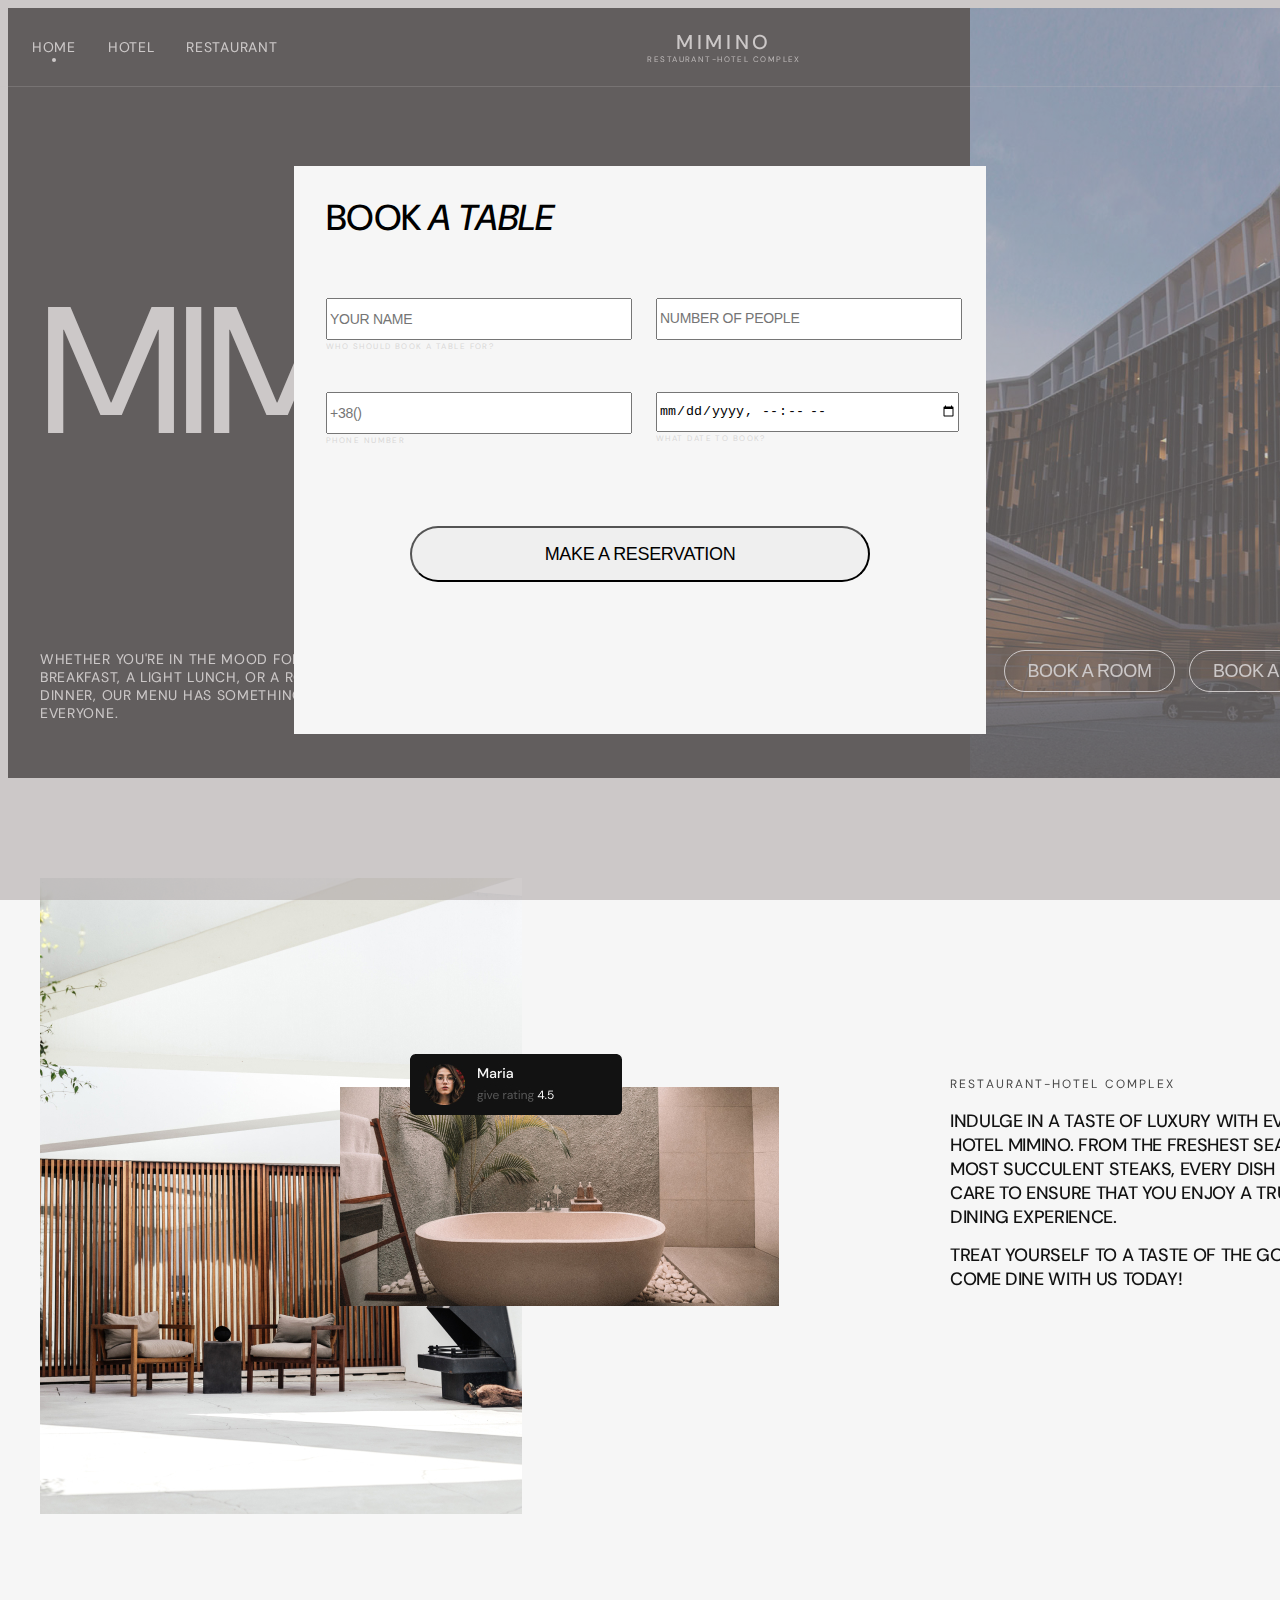
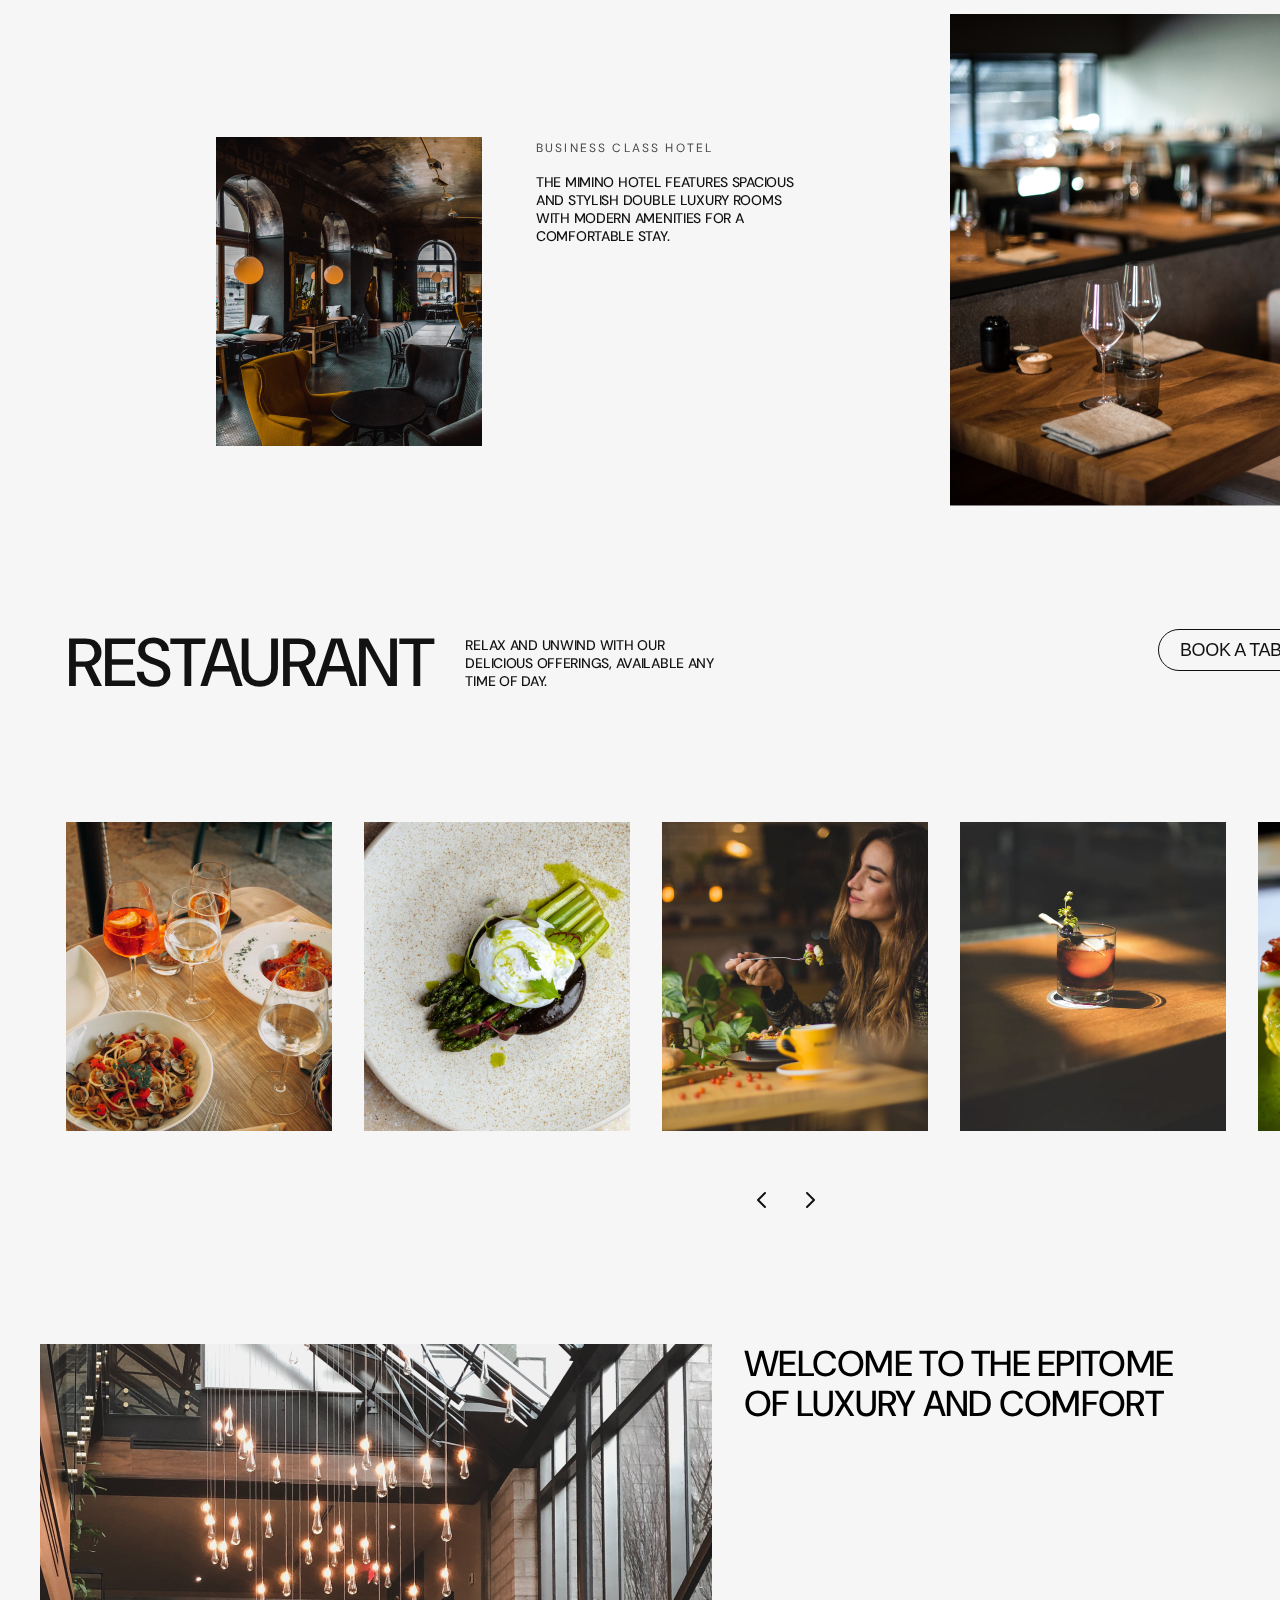
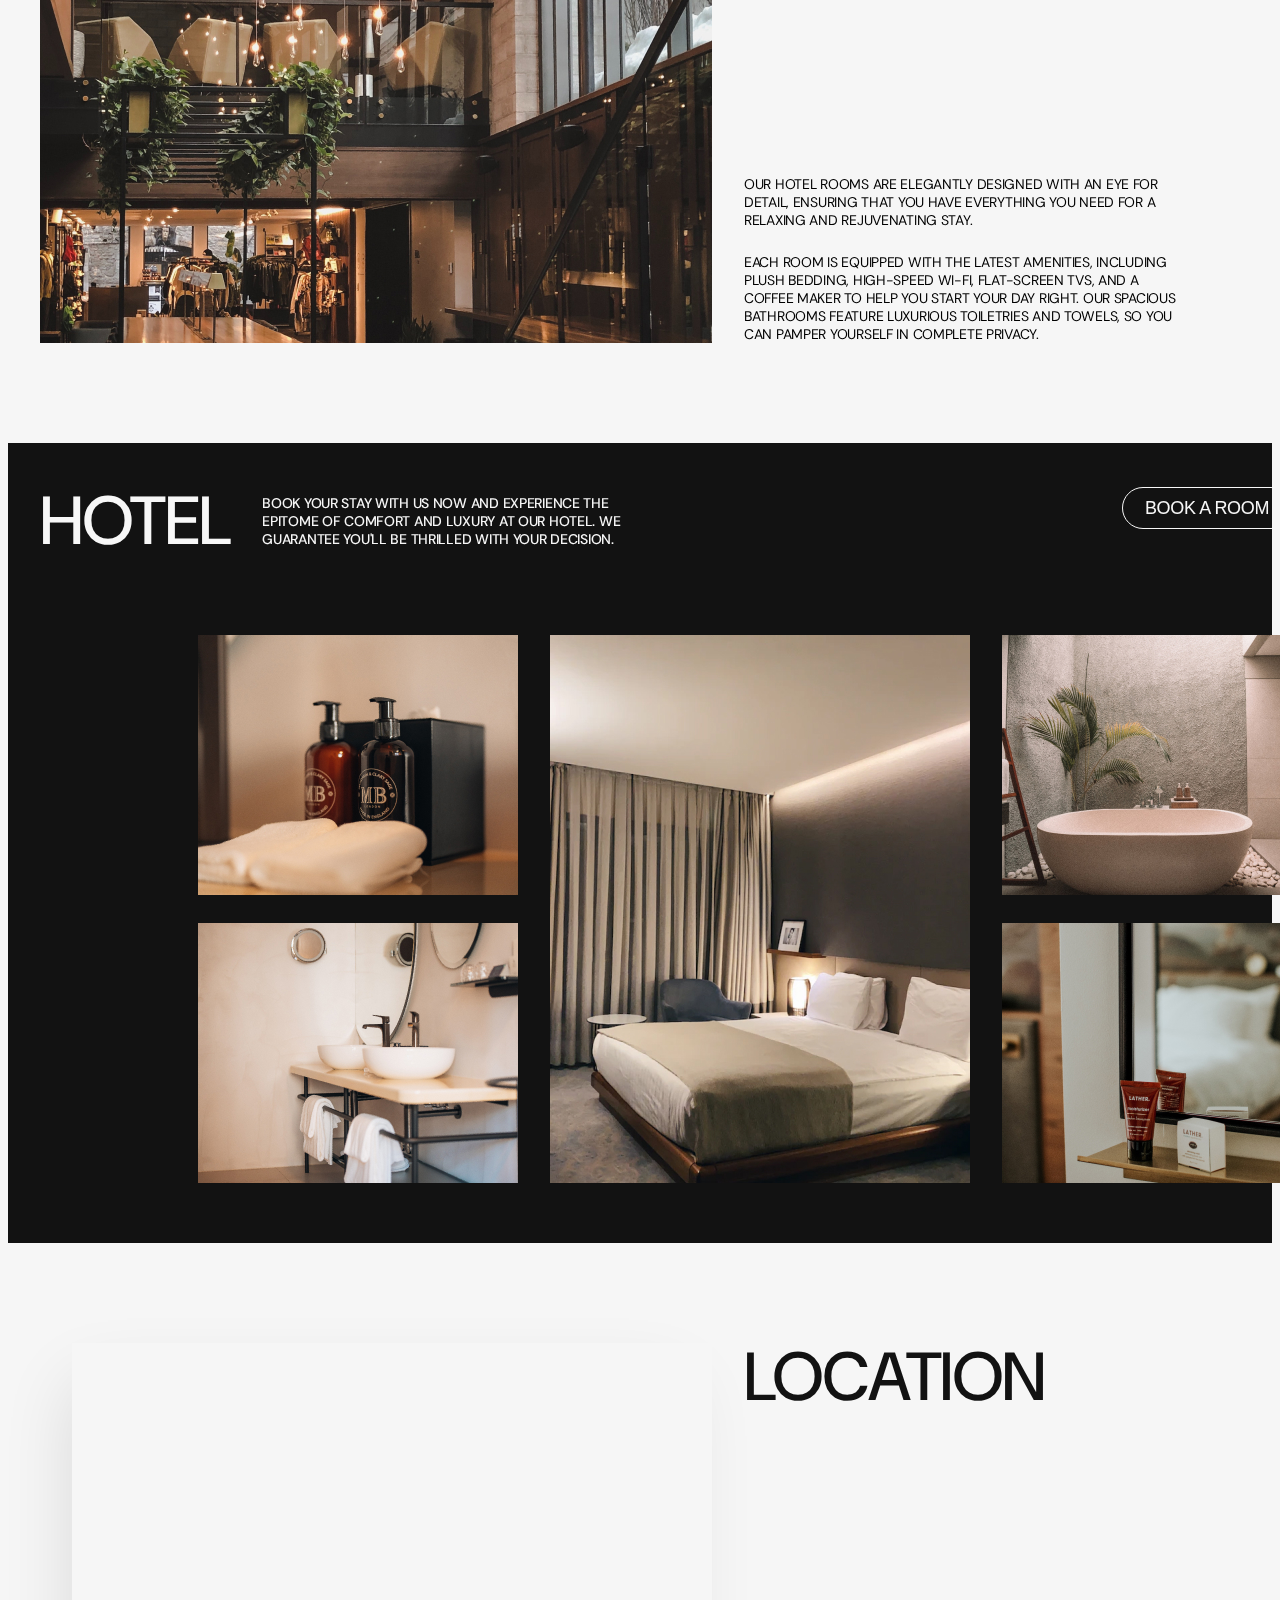
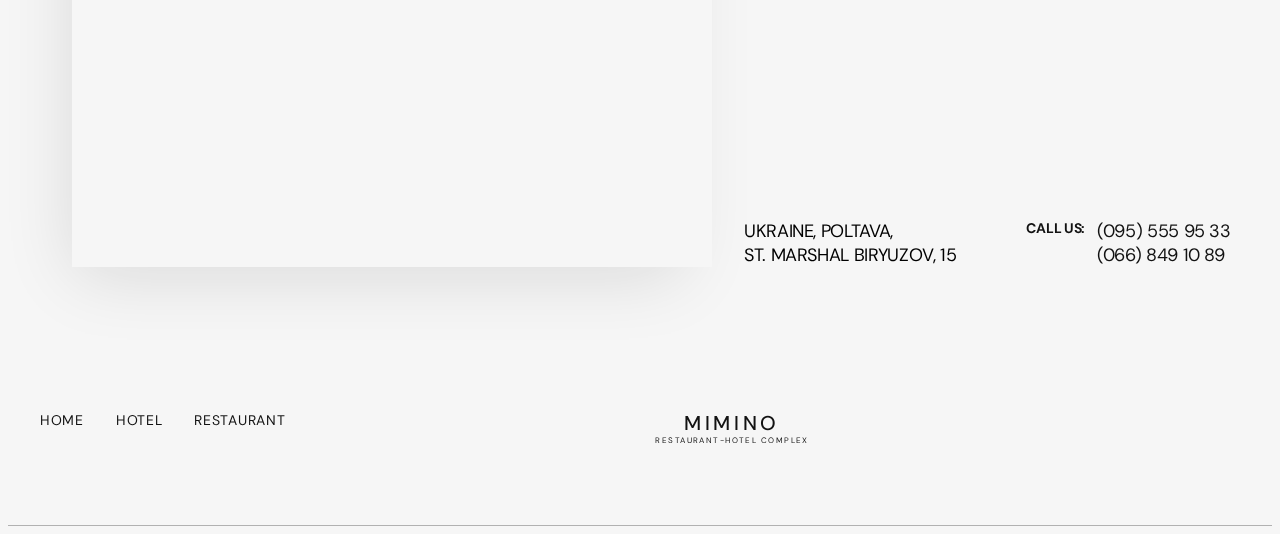
==== index.html @ 3d8c2710 "dasda" ====
<!DOCTYPE html>
<html lang="en">
<head>
    <meta charset="UTF-8">
    <meta http-equiv="X-UA-Compatible" content="IE=edge">
    <meta name="viewport" content="width=device-width, initial-scale=1.0">
    <title>MIMINO</title>
    <link rel="stylesheet" href="https://cdnjs.cloudflare.com/ajax/libs/modern-normalize/1.1.0/modern-normalize.min.css" integrity="sha512-wpPYUAdjBVSE4KJnH1VR1HeZfpl1ub8YT/NKx4PuQ5NmX2tKuGu6U/JRp5y+Y8XG2tV+wKQpNHVUX03MfMFn9Q==" crossorigin="anonymous" referrerpolicy="no-referrer" />
    <link rel="preconnect" href="https://fonts.googleapis.com">
    <link rel="preconnect" href="https://fonts.gstatic.com" crossorigin>
    <link href="https://fonts.googleapis.com/css2?family=DM+Sans:wght@400;500&display=swap" rel="stylesheet">
    <link rel="stylesheet" href="./style/style.css">
</head>
<body>
    <header class="header">
        <div class="container header-container">
            <nav class="navigation">
                <ul class="navigation-list">
                    <li class="item active">
                        <a href="./index.html">Home</a>
                    </li>
                    <li class="item">
                        <a href="">Hotel</a>
                    </li>
                    <li class="item">
                        <a href="./restaurant.html">Restaurant</a>
                    </li>
                </ul>
            </nav>
                <div class="logo-wrap">
                    <h1 class="title">Mimino</h1>
                    <h2 class="suptitle">restaurant-hotel complex</h2>
                </div>
                <ul class="social-list">
                    <li class="item">
                        <a href="">
                            <img src="./images/Header-social/instagram.svg" alt="">
                        </a>
                    </li>
                    <li class="item">
                        <a href="">
                            <img src="./images/Header-social/facebook.svg" alt="">
                        </a>
                    </li>
                    <li class="item">
                        <a href="">
                            <img src="./images/Header-social/twitter.svg" alt="">
                        </a>
                    </li>
                </ul>
        </div>
    </header>
    <main>
        <section class="hero">
            <div class="container hero-container">
                <h1 class="title">Mimino</h1>
                <div class="content-container">
                    <div class="text-container">
                        <p class="text first-part">Whether you're in the mood for a hearty breakfast, a light lunch, or a romantic dinner, our menu has something for everyone.</p>
                        <p class="text second-part">At Hotel Mimino, we believe that great food should be available to everyone, no matter the time of day.</p>
                    </div>
                    <img class="img-hero" src="./images/unsplash_RFDP7_80v5A.jpg" alt="">
                    <div class="button-wrap">
                        <button type="button">book a room</button>
                        <button type="button">book  a table</button>
                    </div>
                </div>
            </div>
        </section>
        <section class="about">
            <div class="container">
                <ul class="about-list">
                    <li class="item">
                        <img class="img-about sites" src="./images/imag.jpg" alt="">
                        <img class="img-about comment" src="./images/reviews.jpg" alt="">
                        <img class="img-about bath" src="./images/image.jpg" alt="">
                        <div class="text-wrap">
                            <h2 class="suptitle">restaurant-hotel complex</h2>
                            <p class="text">Indulge in a taste of luxury with every bite at Hotel Mimino. From the freshest seafood to the most succulent steaks, every dish is crafted with care to ensure that you enjoy a truly memorable dining experience.</p>
                            <p class="text">Treat yourself to a taste of the good life and <br> come dine with us today!</p>
                        </div>
                    </li>
                    <li class="item">
                        <img class="img-about yellow-chairs" src="/images/unsplash_RFDP7_80v5A (1).jpg" alt="">
                        <div class="text-wrap">
                            <h2 class="suptitle">business class hotel</h2>
                            <p class="text">The Mimino hotel features spacious and stylish double luxury rooms with modern amenities for a comfortable stay.</p>
                        </div>
                        <img class="img-about glasses" src="./images/image (1).jpg" alt="">
                    </li>
                </ul>
            </div>
        </section>
        <section class="restaurant">
            <div class="container">
                <div class="restaurant-wrap">
                    <h1 class="title">restaurant</h1>
                    <p class="text">Relax and unwind with our delicious offerings, available any time of day.</p>
                    <div class="button-wrap">
                        <button type="button">book a table</button>
                        <button type="button">View the menu</button>
                    </div>
                </div>
                <div  class="gallery">  
                    <div class="photo-slider">
                        <img src="./images/restaurant/image11 .jpg" alt="" class="img-slider">
                        <img src="./images/restaurant/image22.jpg" alt="" class="img-slider">
                        <img src="./images/restaurant/image-33.jpg" alt="" class="img-slider">
                        <img src="./images/restaurant/image44.jpg" alt="" class="img-slider">
                        <img src="/images/restaurant/image55.jpg" alt="" class="img-slider">
                        <img src="./images/restaurant/image-1.jpg" alt="" class="img-slider">
                        <img src="./images/restaurant/image-2.jpg" alt="" class="img-slider">
                        <img src="./images/restaurant/image-3.jpg" alt="" class="img-slider">
                        <img src="./images/restaurant/image-4.jpg" alt="" class="img-slider">
                        <img src="./images/restaurant/image.jpg" alt="" class="img-slider">
                    </div>
                    <div class="button-wrap">
                        <button class="button-left" type="button">
                            <img  src="/images/button-l.svg" alt="">
                        </button>
                        <button class="button-right" type="button">
                            <img  src="/images/button-r.svg" alt="">
                        </button>
                    </div>
                </div>  
            </div>
        </section>
        <section class="welcome">
            <div class="container welcome-container">
                <img src="./images/welcome.jpg" alt="">
                <div class="text-wrap">
                    <h2 class="title">Welcome to the epitome of luxury and comfort</h2>
                    <div>
                        <p class="text">Our hotel rooms are elegantly designed with an eye for detail, ensuring that you have everything you need for a relaxing and rejuvenating stay.</p>
                        <p class="text">Each room is equipped with the latest amenities, including plush bedding, high-speed Wi-Fi, flat-screen TVs, and a coffee maker to help you start your day right. Our spacious bathrooms feature luxurious toiletries and towels, so you can pamper yourself in complete privacy.</p>
                    </div>
                </div>
            </div>
        </section>
        <section class="hotel">
            <div class="container">
                <div class="hotel-text-wrap">
                    <h2 class="title">Hotel</h2>
                    <p class="text">Book your stay with us now and experience the epitome of comfort and luxury at our hotel. We guarantee you'll be thrilled with your decision.</p>
                    <div class="button-wrap">
                        <button type="button">Book a room</button>
                        <button type="button">View rooms</button>
                    </div>
                </div>
                <div class="img-wrap">
                    <img src="./images/Hotel/bottles.jpg" alt="">
                    <img src="./images/Hotel/bath.jpg" alt="">
                    <img src="./images/Hotel/bad.jpg" alt="">
                    <img src="./images/Hotel/sink.jpg" alt="">
                    <img src="./images/Hotel/tubs.jpg" alt="">
                </div>
            </div>
        </section>
        <section class="location">
            <div class="container location-container">
                <iframe src="https://www.google.com/maps/embed?pb=!1m18!1m12!1m3!1d2585.9226606192624!2d34.525108634210476!3d49.599207886739215!2m3!1f0!2f0!3f0!3m2!1i1024!2i768!4f13.1!3m3!1m2!1s0x40d82601f3347a5f%3A0x36f3f9aeec44a6a!2z0YPQuy4g0JzQsNGA0YjQsNC70LAg0JHQuNGA0Y7Qt9C-0LLQsCwgMTUsINCf0L7Qu9GC0LDQstCwLCDQn9C-0LvRgtCw0LLRgdC60LDRjyDQvtCx0LvQsNGB0YLRjCwgMzYwMDA!5e0!3m2!1sru!2sua!4v1676822870559!5m2!1sru!2sua" width="640" height="524" style="border:0;" allowfullscreen="" loading="lazy" referrerpolicy="no-referrer-when-downgrade"></iframe>
                <div class="location-wrap">
                    <h2 class="title">location</h2>
                    <div class="address-wrap">
                        <address class="address">
                            <a href="https://goo.gl/maps/1MPY6mJMo9btD4Nj8">Ukraine, Poltava, <br>
                            St. Marshal Biryuzov, 15</a>
                        </address>
                        <div class="tel-wrap">
                            <p class="text">call us:</p>
                            <div>
                                <a class="tel" href="tel:095559533">(095) 555 95 33</a>
                                <a class="tel" href="tel:0668491089">(066) 849 10 89</a>
                            </div>
                        </div>
                    </div>
                </div>
            </div>
        </section>
    </main>
    <footer class="footer"> 
        <div class="container footer-container">
            <nav class="navigation">
                <ul class="navigation-list">
                    <li class="item">Home</li>
                    <li class="item">Hotel</li>
                    <li class="item">Restaurant</li>
                </ul>
            </nav>
                <div class="logo-wrap">
                    <h1 class="title">Mimino</h1>
                    <h2 class="suptitle">restaurant-hotel complex</h2>
                </div>
                <ul class="social-list">
                    <li class="item">
                        <img src="./images/Social/instagram.svg" alt="">
                    </li>
                    <li class="item">
                        <img src="./images/Social/facebook.svg" alt="">
                    </li>
                    <li class="item">
                        <img src="./images/Social/twitter.svg" alt="">
                    </li>
                </ul>
        </div>
    </footer>
    <div class="backdrop">
        <div class="modal-bt">
            <h2>BOOK <i>A TABLE</i></h2>
            <form action="">
                <label>
                    <input type="text" placeholder="Your name">
                    Who should book a table for?
                </label>
                <label>
                    <input list="numbers" placeholder="number of people">
                </label>
                <label>
                    <input type="tel" placeholder="+38()">
                    phone number
                </label>
                <label>
                    <input type="datetime-local">
                    What date to book?
                </label>
                <button class="table-reserve" type="submit">MAKE A RESERVATION</button>

                <datalist id="numbers">
                    <option >1</option>
                    <option >2</option>
                    <option >3</option>
                    <option >4</option>
                    <option >5</option>
                    <option >6</option>
                    <option >7</option>
                    <option >8</option>
                    <option >9</option>
                    <option >10</option>
                </datalist>
            </form>
        </div>
    </div>
    <script src="./js/gallery.js"></script>
</body>
</html>
---- style/style.css ----
:root{

}


body{
    font-family: 'DM Sans', sans-serif;
    font-style: normal;
   background-color: #F6F6F6;
}

a {
    text-decoration: none;
}
ul {
    list-style: none;
}
h1,h2,h3,h4,h5,h6,
p,ul {
    margin-top: 0;
    margin-bottom: 0;
    padding: 0;
}

button{
    margin: 0;
    padding: 0;
}
img{
    display: block;
}

.container{
    width: 1440px;
    padding-left: 32px;
    padding-right: 32px;
    margin-left: auto;
    margin-right: auto;
}
/* -----------------Header------------------ */
.header{
    position: absolute;
    width: 100%;
    z-index: 2;
    left: 50%;
    background: transparent;
    height: 78px;
    border-bottom: 0.5px solid rgba(247, 247, 247, 0.2);
    transform: translateX(-50%);
}

.header-container{
    display: flex;
}

.header .navigation{
    height: 78px;
}

.header .navigation-list{
    height: 100%;
    display: flex;
    gap: 32px;
    align-items: center;
}

.header .navigation-list .item{
    position: relative;
    display: flex;
    height: 100%;
    align-items: center;
    
}

.header .navigation-list .item.active::before{
   content: "";
   
   position: absolute;
   width: 4px;
   height: 4px;
   top: 50px;
   left: 50%;

   transform: translateX(-50%);
   
   border-radius: 50%;
   background-color: #F7F7F7;;

}

.header .navigation-list .item a{
    padding-top: 30px;
    padding-bottom: 30px;
    font-weight: 400;
    font-size: 14px;
    line-height: 18px;
    /* identical to box height, or 129% */

    letter-spacing: 0.05em;
    text-transform: uppercase;

    color: #F7F7F7;
}



.header .title{
    font-weight: 500;
    font-size: 20px;
    line-height: 24px;
    /* identical to box height, or 120% */

    letter-spacing: 0.18em;
    text-transform: uppercase;

    color: #F7F7F7;
}

.header .suptitle {
    font-weight: 400;

    font-size: 8px;
line-height: 10px;
/* identical to box height, or 125% */

letter-spacing: 0.18em;
text-transform: uppercase;

color: #D8D7D7;
}

.header .logo-wrap{
    display: flex;
    flex-direction: column;
    align-items: center;
    justify-content: center;
    margin-left: 370px;
}

.header .social-list{
    margin-left: auto;
    display: flex;
    align-items: center;
    gap: 17px;
    color: #F7F7F7;
}

/* -----------------HERO------------------ */

.hero{
    padding-top: 274px;
    padding-bottom: 56px;
    background: #121212;
}

.hero-container{
    position: relative;
}

.hero .title {

    margin-bottom: 188px;

    font-weight: 400;
    font-size: 180px;
    line-height: 180px;
    /* identical to box height, or 100% */

    letter-spacing: -0.02em;
    text-transform: uppercase;

    color: #F7F7F7;
}

.hero .text-container{
    display: flex;
    width: 684px;
}

.hero .text-container .text {
    font-weight: 400;
    font-size: 14px;
    line-height: 18px;
    /* or 129% */

    letter-spacing: 0.05em;
    text-transform: uppercase;

    color: #F7F7F7;
}

.hero .text-container .text +.text{
    margin-left: 32px;
}

.hero .text.first-part{
    width: 338px;
}

.hero .text.second-part{
    width: 314px;
}

.hero .button-wrap{
    position: relative;
    margin-left: 280px;
    display: flex;
}

.hero button[type="button"]{
    display: flex;
    
    align-items: center;
    justify-content: center;
    gap: 10px;

    width: 171px;
    height: 42px;

    border: 0.8px solid #F7F7F7;
    border-radius: 32px;
    background-color: transparent;


    font-weight: 400;
    font-size: 18px;
    line-height: 24px;
    /* identical to box height, or 133% */

    letter-spacing: -0.02em;
    text-transform: uppercase;

    color: #F7F7F7;

    cursor: pointer;

}

.hero button[type="button"]+ button{
    margin-left: 14px;
}

.content-container{
    display: flex;
}

.img-hero{
    position: absolute;
    
    right: 0;
    bottom: -56px;
}

/* -----------------About------------------*/

.about{
    padding-top: 100px;
    padding-bottom: 97px;

}

.about-list .item{
    display: flex;
    position: relative;
}
.about-list .item+ .item{
    padding-top: 100px;
}


.img-about +.img-about{
    position: absolute;
}

.about-list .item:nth-child(1) .text-wrap{
    display: flex;
    flex-direction: column;
    margin-left: auto;
    margin-top: 199px;
    width: 530px;
}

.about-list .item:nth-child(2) .text-wrap{
    display: flex;
    flex-direction: column;
    width: 263px;

    margin-top: 127px;
    margin-left: 496px;
}

.about-list .suptitle{
    margin-bottom: 18px;
    font-weight: 400;
    font-size: 12px;
    line-height: 14px;
    /* identical to box height, or 117% */

    letter-spacing: 0.18em;
    text-transform: uppercase;

    color: #484848;
}

.about-list .item:nth-child(1) .text{
    padding-right: 57px;
    font-weight: 500;
    font-size: 18px;
    line-height: 24px;
    /* or 133% */

    letter-spacing: -0.02em;
    text-transform: uppercase;

    color: #121212;
}

.about-list .text +.text{
    margin-top: 14px;
}

.about-list .item:nth-child(2) .text{
    font-weight: 500;
    font-size: 14px;
    line-height: 18px;
    /* or 129% */

    letter-spacing: -0.02em;
    text-transform: uppercase;

    color: #121212;
}


.img-about.bath{
    top: 209px;
    left: 300px;
}

.img-about.comment{
    top: 176px;
    left: 370px;
    z-index: 2;
}

.img-about.yellow-chairs{
    position: absolute;
    top: 223px;
    left: 176px;
}
.img-about.glasses{
    margin-left: auto;
}

/* -----------------Restaurant------------------*/

.restaurant{
    padding-top: 44px;
    padding: 26px;

}
.restaurant .title {
    font-weight: 500;
    font-size: 68px;
    line-height: 68px;
    /* identical to box height, or 100% */

    letter-spacing: -0.02em;
    text-transform: uppercase;

    color: #121212;
}

.restaurant-wrap{
    display: flex;
    align-items: center;
}

.restaurant-wrap .text{
    width: 253px;
    margin-left: 32px;
    margin-right: auto;

    font-weight: 500;
    font-size: 14px;
    line-height: 18px;
    /* or 129% */

    letter-spacing: -0.02em;
    text-transform: uppercase;

    color: #121212;
}

.restaurant .restaurant-wrap button{
    display: flex;
    align-items: center;
    justify-content: center;


    width: 167px;
    height: 42px;

    border: 0.8px solid #121212;
    border-radius: 32px;

    font-weight: 400;
    font-size: 18px;
    line-height: 24px;
    /* identical to box height, or 133% */

    letter-spacing: -0.02em;
    text-transform: uppercase;

    color: #121212;
    background-color: transparent;

    cursor: pointer;
}

.restaurant button+ button{
    margin-left: 14px;

    
}

.restaurant .restaurant-wrap .button-wrap{
    height: 68px;
    display: flex;
    align-items: flex-start;
}
.gallery{
    width: 100%;
    overflow: hidden;
}
.photo-slider {
    position: relative;
    right: 0;
    margin-top: 125px;
    display: flex;
    gap: 32px;
    transition: all 250ms cubic-bezier(0.075, 0.82, 0.165, 1);
}

.gallery .button-wrap{
    margin-top: 51px;
    display: flex;
    justify-content: center;
}

.gallery .button-wrap button{
    background-color: transparent;
    border: none;

    cursor: pointer;
}
/* -----------------Welcome------------------*/

.welcome{
    padding-top: 100px;
    padding-bottom: 100px;
}

.welcome-container{
    display: flex;
}

.welcome .title{
    font-weight: 500;
    font-size: 36px;
    line-height: 40px;
    /* or 111% */

    letter-spacing: -0.02em;
    text-transform: uppercase;

    color: #000000;
}

.welcome .text{
    font-weight: 400;
    font-size: 14px;
    line-height: 18px;
    letter-spacing: -0.02em;
    text-transform: uppercase;

    color: #000000;
}

.welcome .text+ .text{
    margin-top: 24px;
}

.welcome .text-wrap{
    margin-left: 32px;
    width: 437px;
    display: flex;
    flex-direction: column;
    justify-content: space-between;
}

/* -----------------Hotel------------------*/

.hotel{
    padding-top: 44px;
    padding-bottom: 60px;
    background: #121212;
}

.hotel-text-wrap {
    display:flex;
    align-items: center;
}

.hotel-text-wrap .title{
    font-weight: 500;
    font-size: 68px;
    line-height: 68px;
    /* identical to box height, or 100% */

    letter-spacing: -0.02em;
    text-transform: uppercase;

    color: #F7F7F7;
}

.hotel-text-wrap .text{
    margin-left: 32px;
    width: 362px;
    font-weight: 500;
    font-size: 14px;
    line-height: 18px;
    /* or 129% */

    letter-spacing: -0.02em;
    text-transform: uppercase;

    color: #F7F7F7;
}

.hotel .button-wrap{
    align-self: flex-start;
    margin-left: auto;
}

.hotel .button-wrap button{
    width: 170px;
    height: 42px;

    border: 0.8px solid #F7F7F7;
    border-radius: 32px;

    background-color: transparent;


    font-weight: 400;
    font-size: 18px;
    line-height: 24px;
    /* identical to box height, or 133% */

    letter-spacing: -0.02em;
    text-transform: uppercase;

    color: #F7F7F7;

    cursor: pointer;
}

.hotel .button-wrap button+ button{
    margin-left: 14px;
}

.hotel .img-wrap{
    padding-top: 80px;
    padding-left: 158px;
    padding-right: 158px;
    display: grid;
    grid-template-columns: 320px 420px 320px;
    grid-template-rows: 260px 260px;
    grid-column-gap: 32px;
    grid-row-gap: 28px;
}

.hotel .img-wrap img:nth-child(3){
    grid-column-start: 2;
    grid-row-start: 1;
    
}

.hotel .img-wrap img:nth-child(5){
    grid-column-start: 3;
    grid-row-start: 2;
}

/* -----------------Location-----------------*/

.location{
    padding-top: 100px;
    padding-bottom: 100px;
}

.location-container{
    padding-left: 64px;
    padding-right: 64px;
    display: flex;
}

.location iframe{
    filter: grayscale();
    mix-blend-mode: luminosity;
    box-shadow: -14px 24px 68px -16px rgba(0, 0, 0, 0.12);
}

.location-wrap{
    margin-left: 32px;
    display: flex;
    flex-direction: column;
    justify-content:space-between;
}

.location .address-wrap{
    display: flex;
    gap: 70px;
}

.location .tel-wrap{
    display: flex;
    gap: 12px;
}

.location .title{
    font-weight: 500;
    font-size: 68px;
    line-height: 68px;
    /* identical to box height, or 100% */

    letter-spacing: -0.02em;
    text-transform: uppercase;

    color: #121212;
}



.location .address a{
    font-style: normal;
    font-weight: 400;
    font-size: 18px;
    line-height: 24px;
    /* or 133% */

    letter-spacing: -0.02em;
    text-transform: uppercase;

    color: #000000;
}

.location .tel{
    display: block;

    font-weight: 400;
    font-size: 18px;
    line-height: 24px;
    /* identical to box height, or 133% */

    letter-spacing: -0.02em;

    color: #121212;

}

.location .tel-wrap .text{
    font-weight: 700;
    font-size: 14px;
    line-height: 18px;
    /* identical to box height, or 129% */

    letter-spacing: -0.02em;
    text-transform: uppercase;

    color: #121212;
}

/* -----------------Footer-----------------*/

.footer{
    padding-top: 44px;
    padding-bottom: 80px;

    width: 100%;

    background: transparent;
    border-bottom:  0.5px solid rgba(18, 18, 18, 0.3);
    
}

.footer-container{
    display: flex;
}

.footer .navigation{
}

.footer .navigation-list{
    height: 100%;
    display: flex;
    gap: 32px;
    
}

.footer .navigation-list .item{
    font-weight: 400;
    font-size: 14px;
    line-height: 18px;
    /* identical to box height, or 129% */

    letter-spacing: 0.05em;
    text-transform: uppercase;

    color: #121212;
}
.footer .title{
    font-weight: 500;
    font-size: 20px;
    line-height: 24px;
    /* identical to box height, or 120% */

    letter-spacing: 0.18em;
    text-transform: uppercase;

    color: #121212;
}

.footer .suptitle {
    font-weight: 400;

    font-size: 8px;
    line-height: 10px;
    /* identical to box height, or 125% */

    letter-spacing: 0.18em;
    text-transform: uppercase;

    color: #121212;
}

.footer .logo-wrap{
    display: flex;
    flex-direction: column;
    align-items: center;
    justify-content: center;
    margin-left: 370px;
}

.footer .social-list{
    margin-left: auto;
    display: flex;
    gap: 16px;
}


/* -----------------Modal Book a table-----------------*/

.backdrop{
    position:fixed;
    top:0;
    left:0;
    width: 100vw;
    height: 100vh;
    background-color: #a8a0a089;
    z-index:999;
}

.modal-bt{
    
    width: 628px;
    height: 476px;

    padding: 32px 32px 60px;

    position: absolute;
    left:50%;
    top:50%;
    transform: translate(-50%, -50%);
    /* background-color: #121212; */
    background-color: #F6F6F6;
}

.modal-bt h2{
    margin-bottom: 60px;

    font-weight: 500;
    font-size: 36px;
    line-height: 40px;
    /* identical to box height, or 111% */

    letter-spacing: -0.02em;
    text-transform: uppercase;

    /* color: #F7F7F7; */
}

.modal-bt form{
    display: flex;
    column-gap: 32px;
    row-gap: 40px;
    flex-wrap: wrap;
}

.modal-bt form label{
    flex-basis: calc((100% - 32px)/2);

    font-weight: 400;
font-size: 8px;
line-height: 12px;
/* identical to box height, or 150% */

letter-spacing: 0.18em;
text-transform: uppercase;

color: #D8D7D7;
}

.modal-bt form label input{
    width: 100%;
    height: 36px;
}
.modal-bt form label input::placeholder{
    font-weight: 500;
    font-size: 14px;
    line-height: 18px;
    /* identical to box height, or 129% */

    letter-spacing: -0.02em;
    text-transform: uppercase;
}

.modal-bt button[type="submit"]{
    display: block;
    margin-left: auto;
    margin-right: auto;
    margin-top: 40px;
    padding: 14px 133px;
    font-weight: 400;
    font-size: 18px;
    line-height: 24px;
    /* identical to box height, or 133% */

    letter-spacing: -0.02em;
    text-transform: uppercase;

    border-radius: 32px;
}
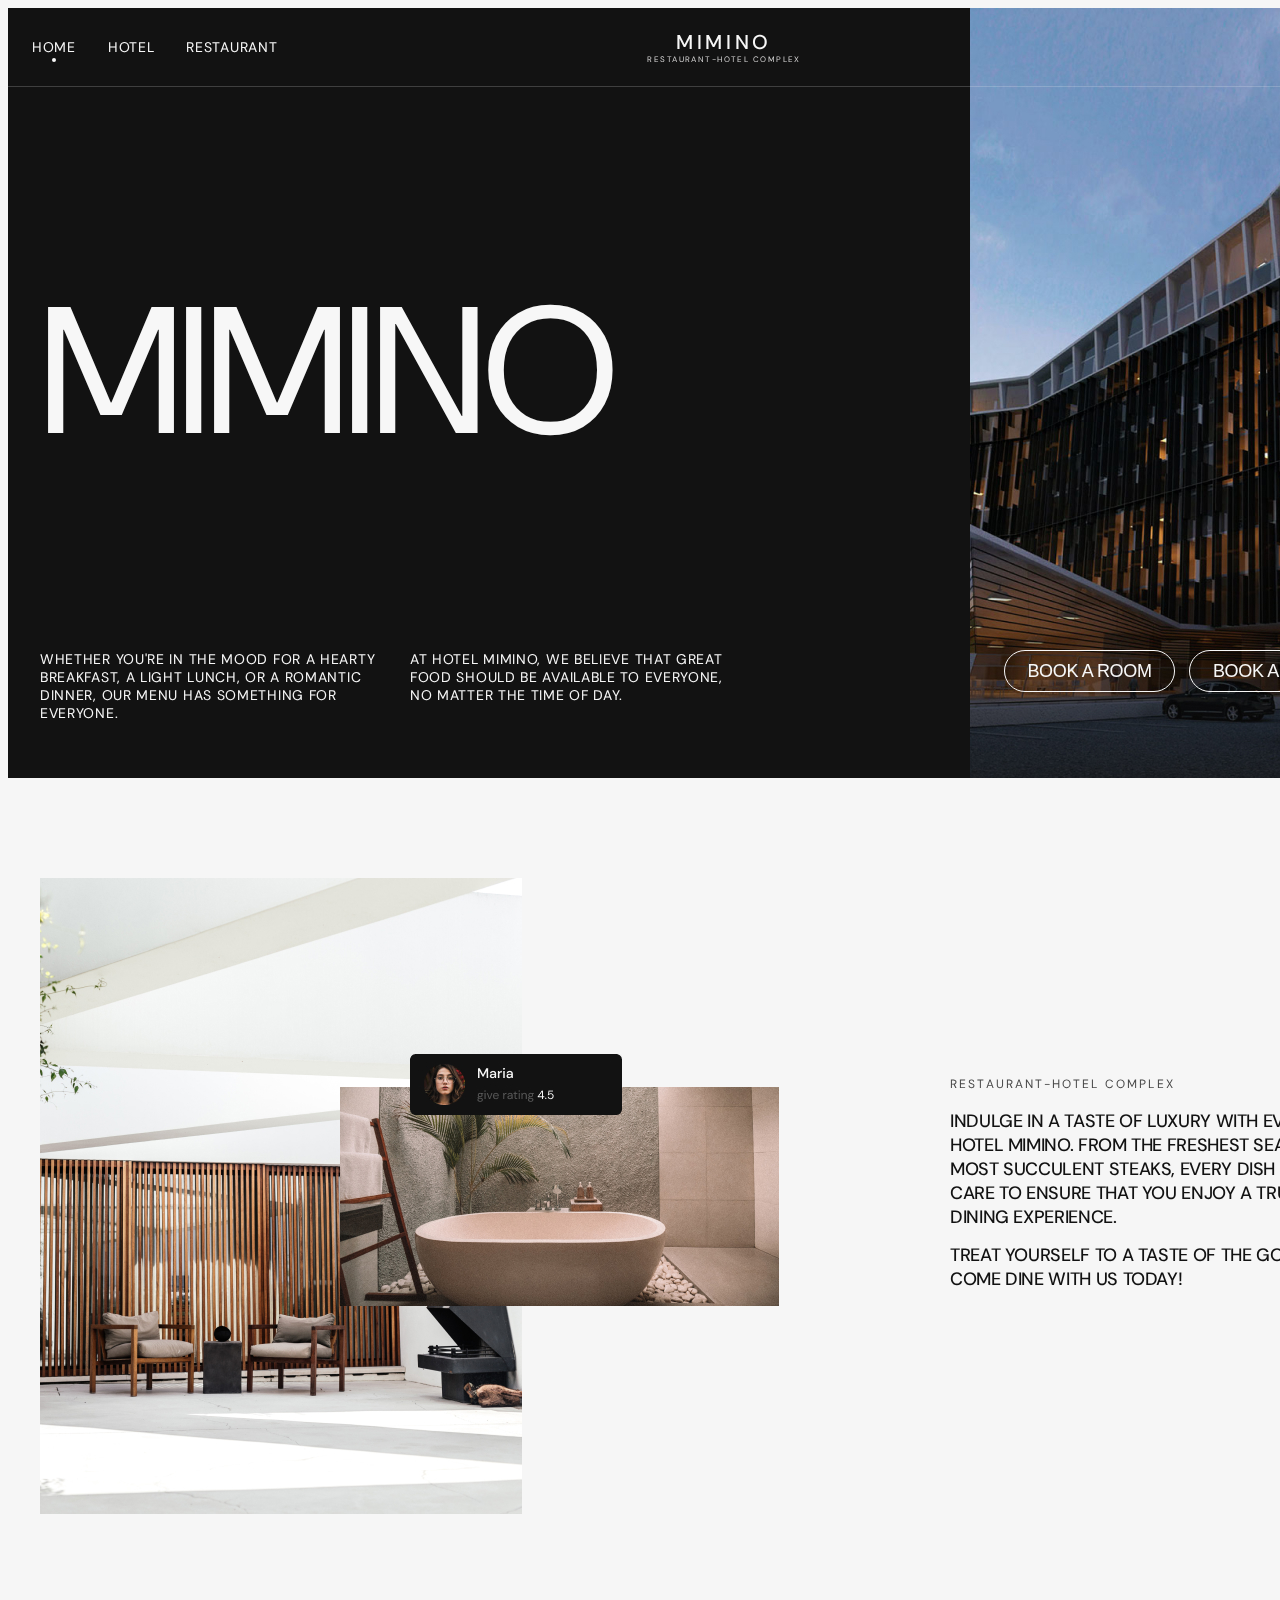
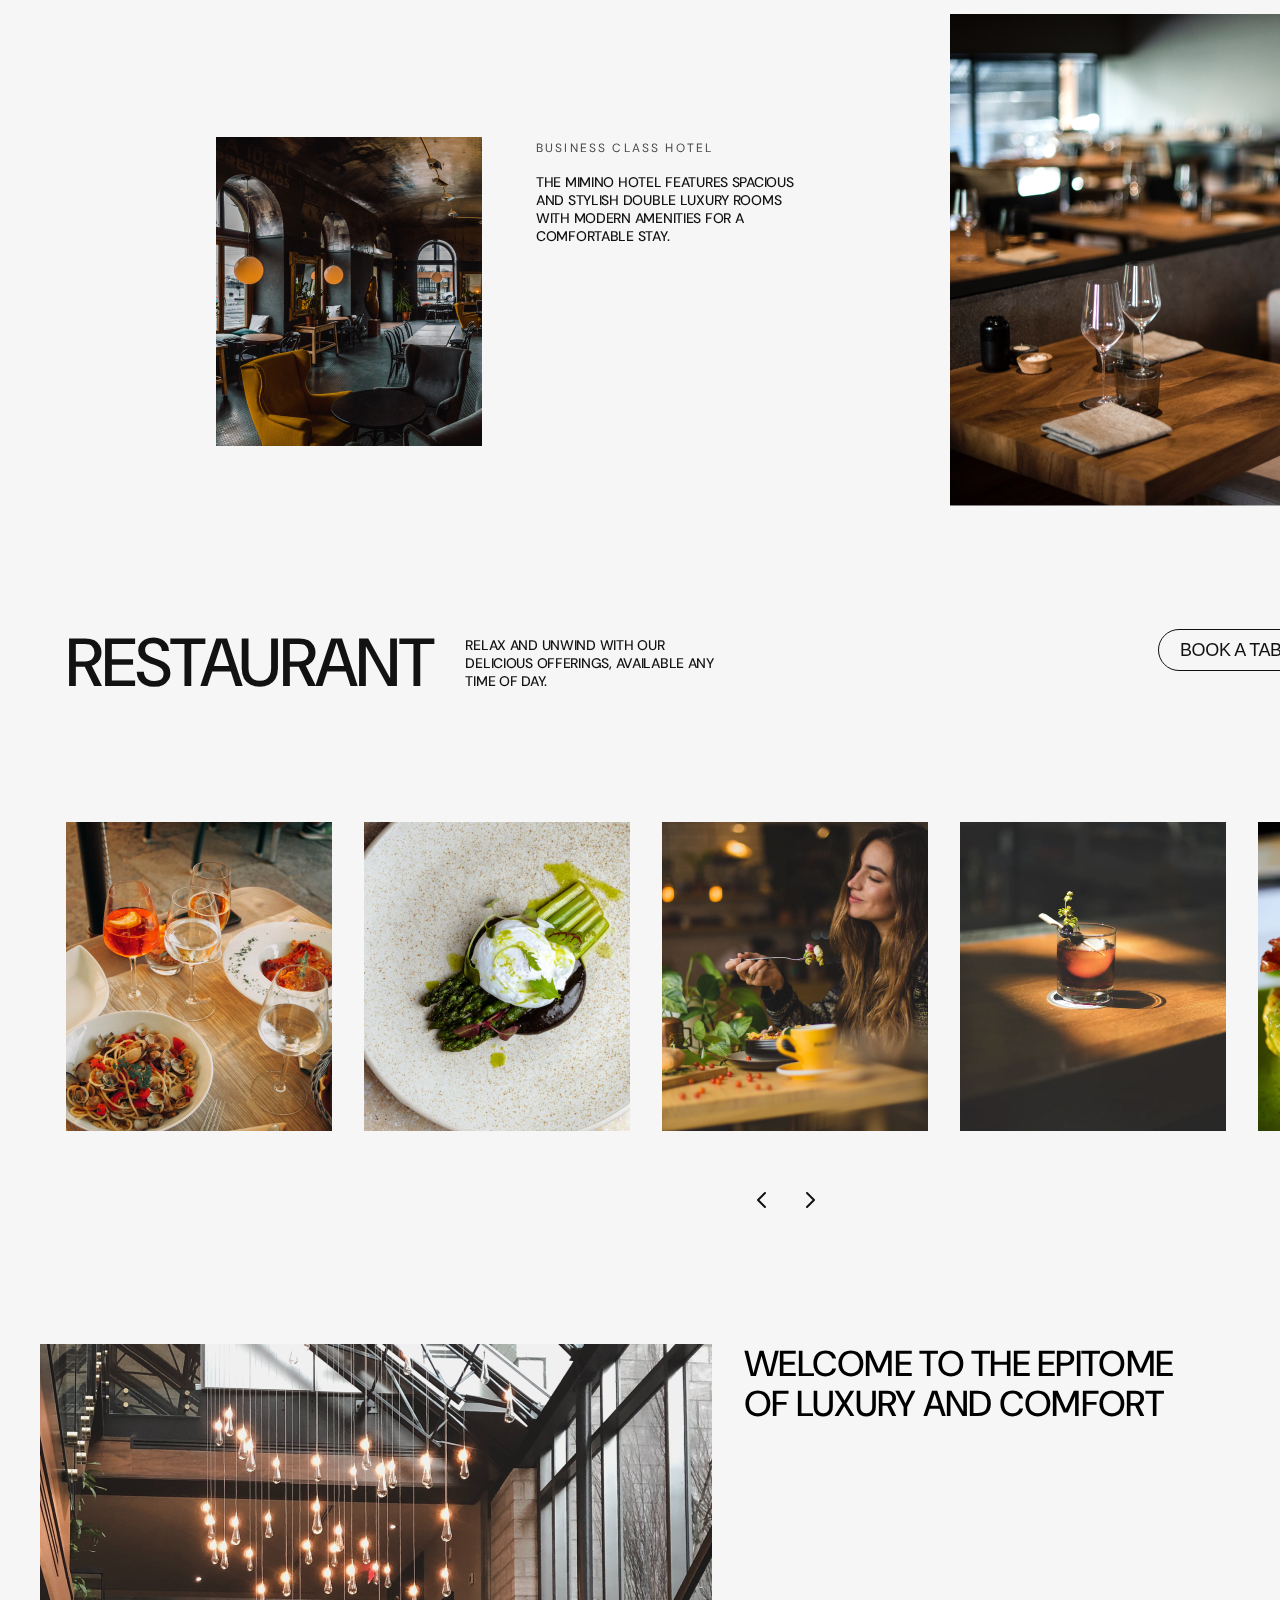
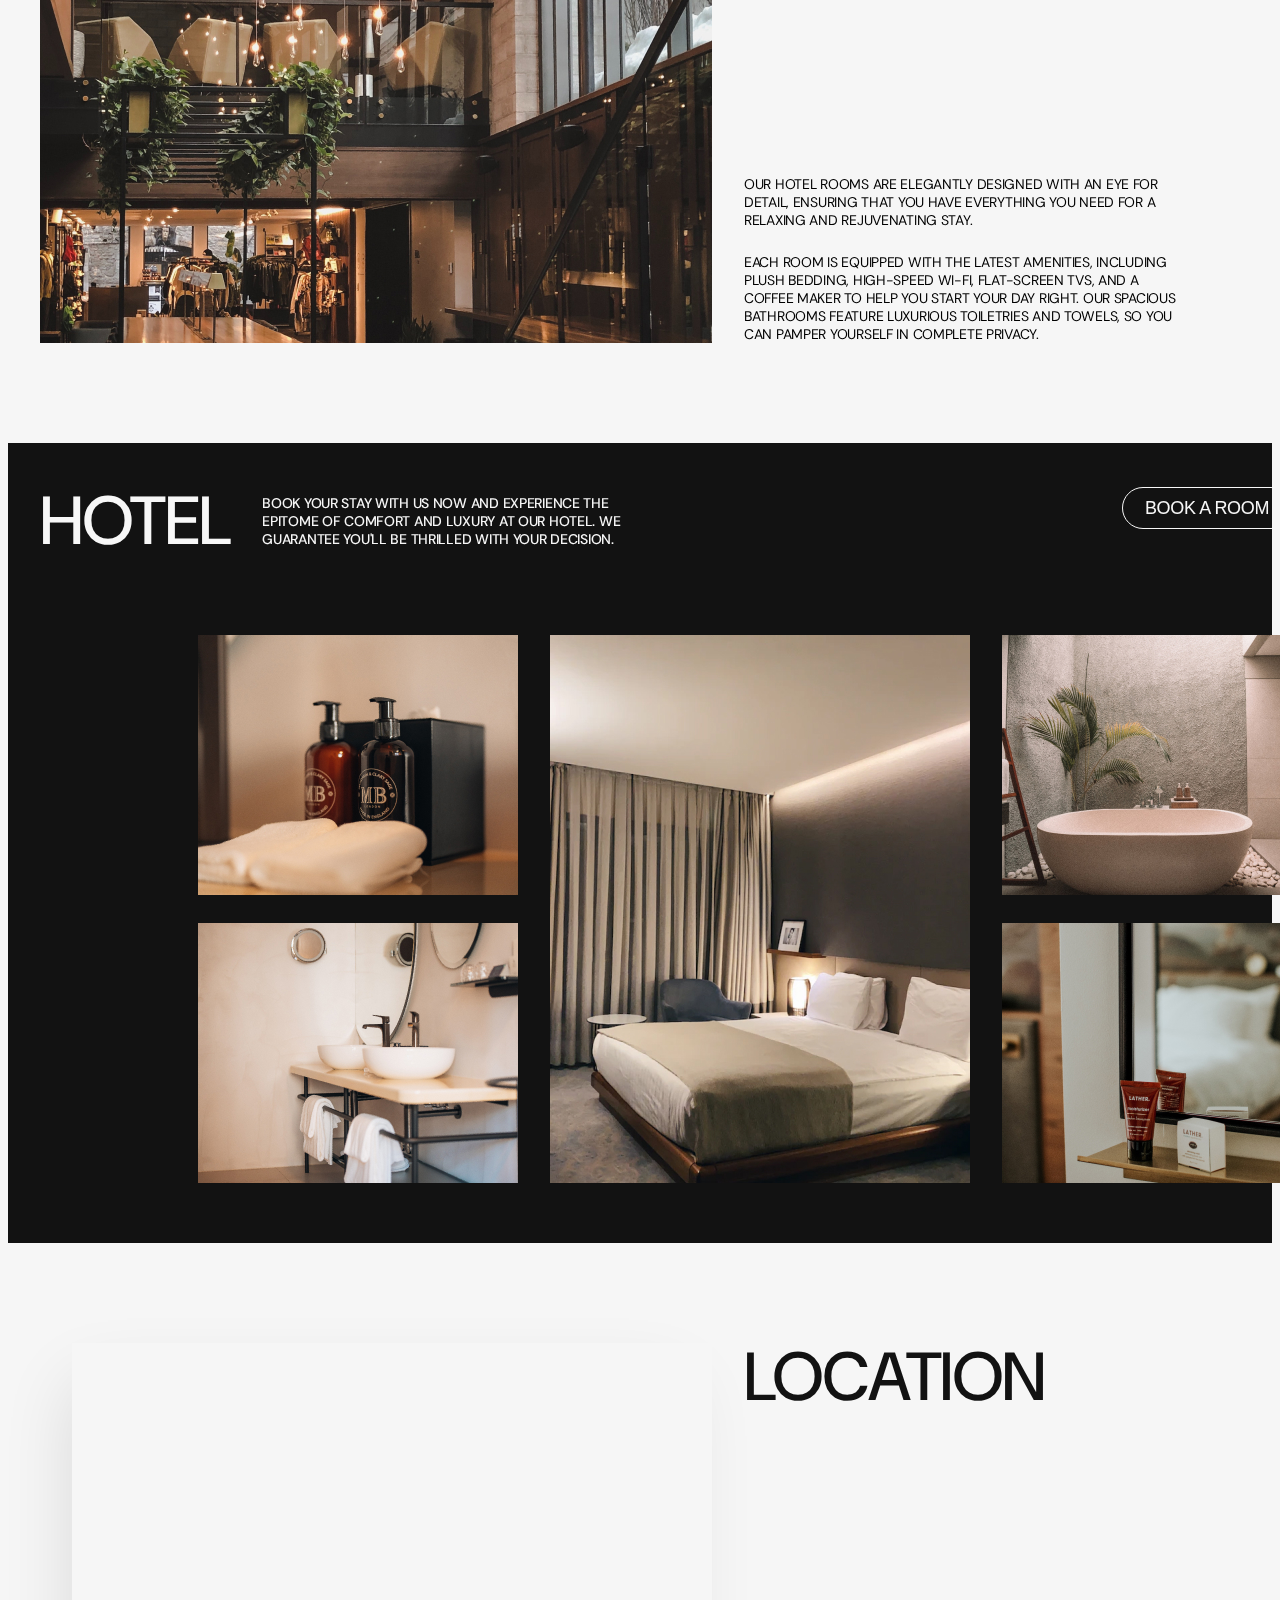
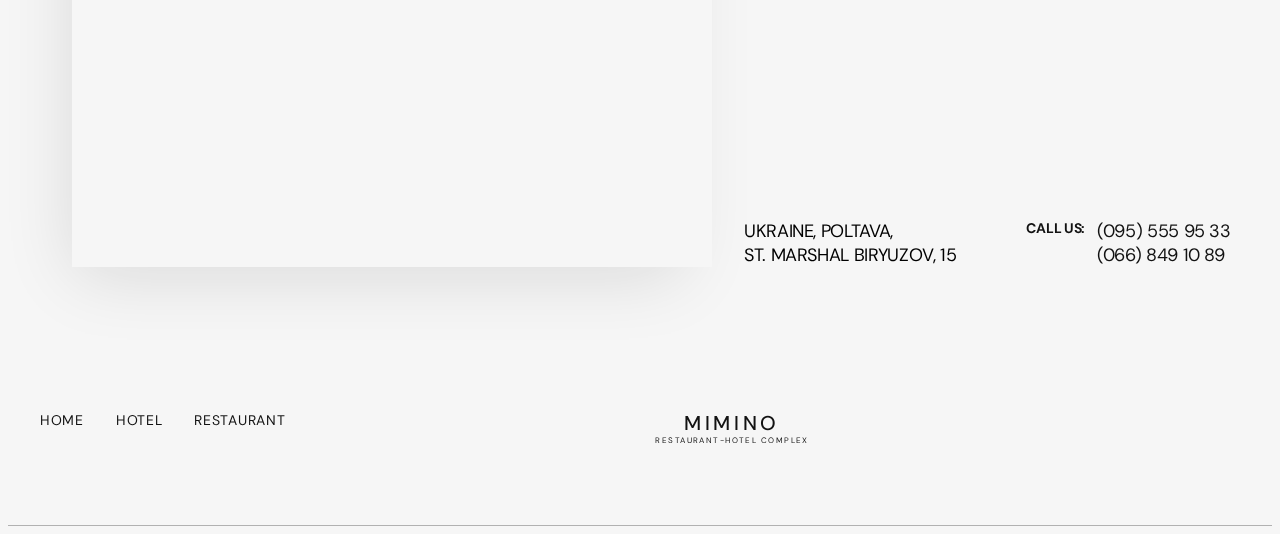
==== commit dc9c3168: "modal book a table" ====
--- a/index.html
+++ b/index.html
@@ -62,7 +62,7 @@
                     <img class="img-hero" src="./images/unsplash_RFDP7_80v5A.jpg" alt="">
                     <div class="button-wrap">
                         <button type="button">book a room</button>
-                        <button type="button">book  a table</button>
+                        <button data-modal-open type="button">book  a table</button>
                     </div>
                 </div>
             </div>
@@ -204,7 +204,7 @@
                 </ul>
         </div>
     </footer>
-    <div class="backdrop">
+    <div class="backdrop is-hidden" data-modal>
         <div class="modal-bt">
             <h2>BOOK <i>A TABLE</i></h2>
             <form action="">
@@ -223,7 +223,7 @@
                     <input type="datetime-local">
                     What date to book?
                 </label>
-                <button class="table-reserve" type="submit">MAKE A RESERVATION</button>
+                <button type="submit">MAKE A RESERVATION</button>
 
                 <datalist id="numbers">
                     <option >1</option>
@@ -238,8 +238,10 @@
                     <option >10</option>
                 </datalist>
             </form>
+            <button class="modal-close" data-modal-close type="button">X</button>
         </div>
     </div>
     <script src="./js/gallery.js"></script>
+    <script src="./js/modal-bt.js"></script>
 </body>
 </html>--- a/style/style.css
+++ b/style/style.css
@@ -772,6 +772,7 @@
 }
 
 .modal-bt{
+    position: relative;
     
     width: 628px;
     height: 476px;
@@ -850,4 +851,14 @@
     text-transform: uppercase;
 
     border-radius: 32px;
+}
+
+.modal-bt .modal-close{
+    position: absolute;
+    top: 24px;
+    right: 24px;
+}
+
+.is-hidden{
+    display: none;
 }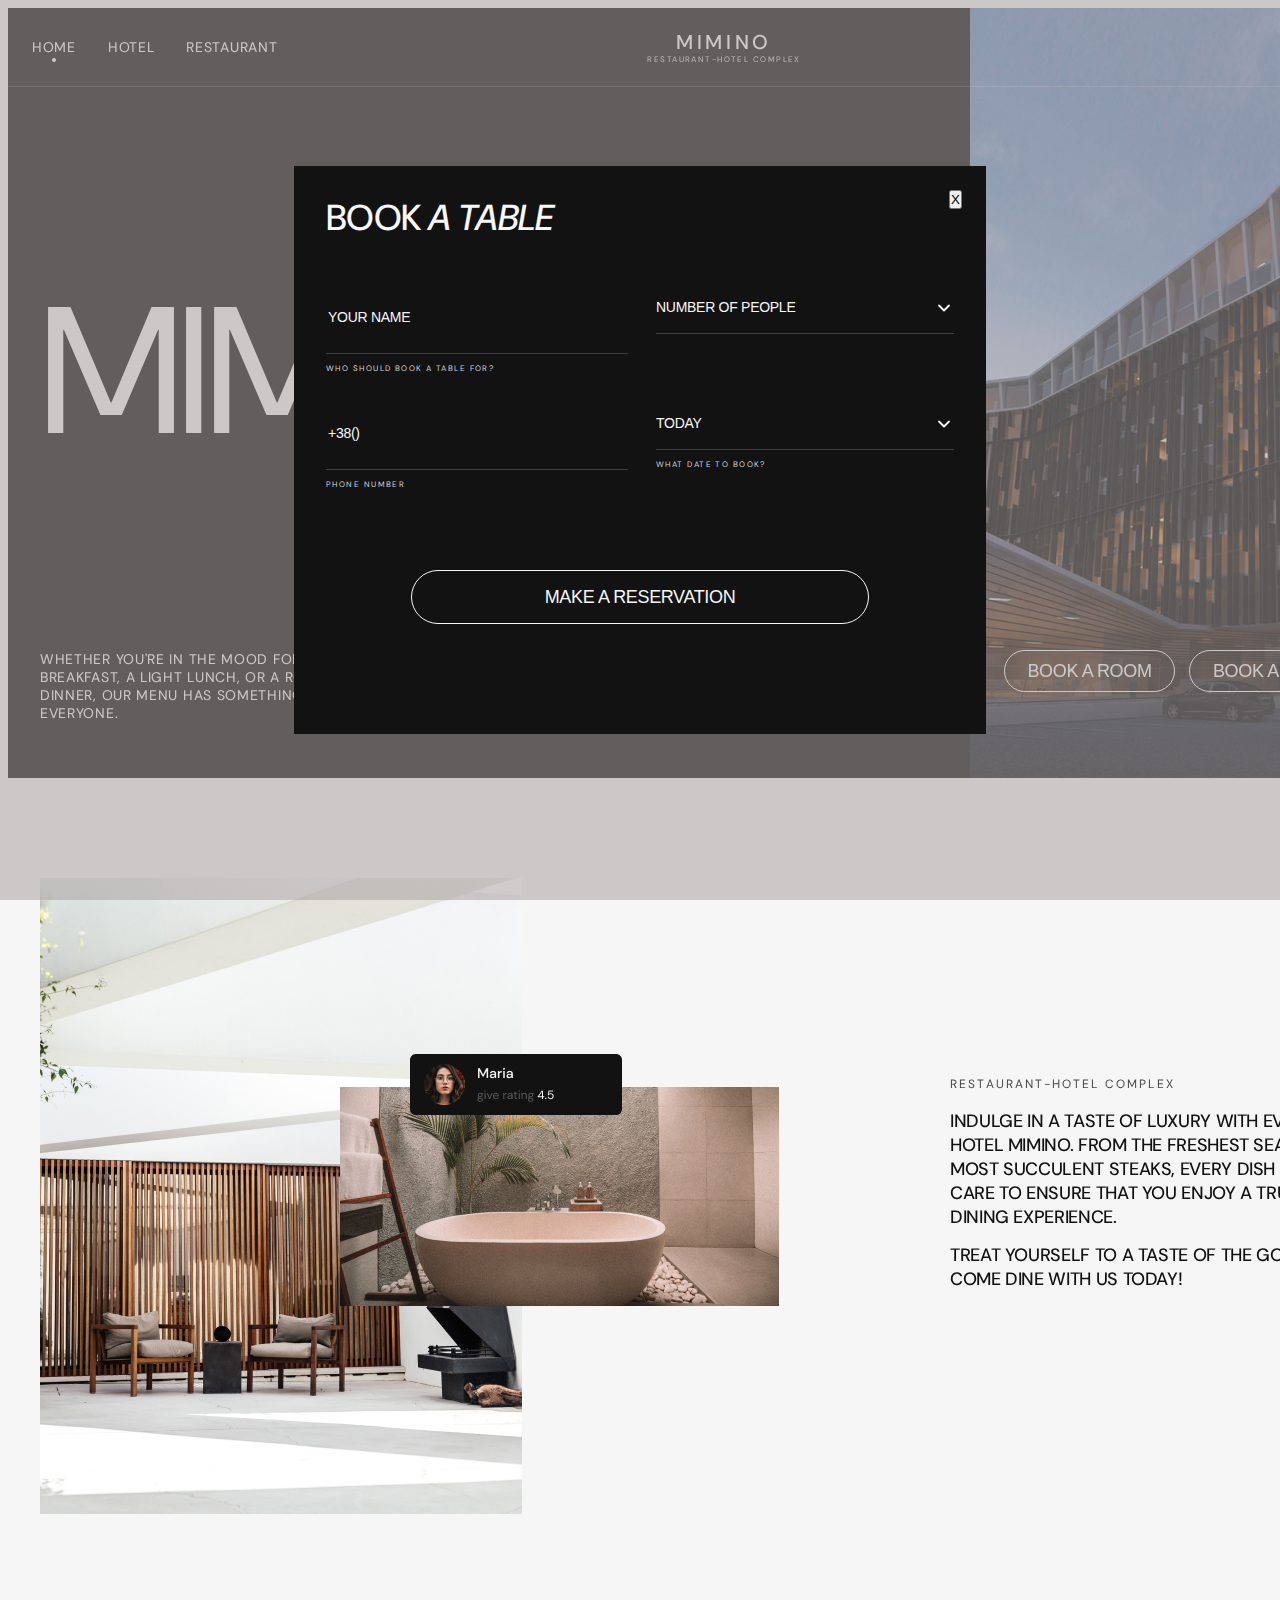
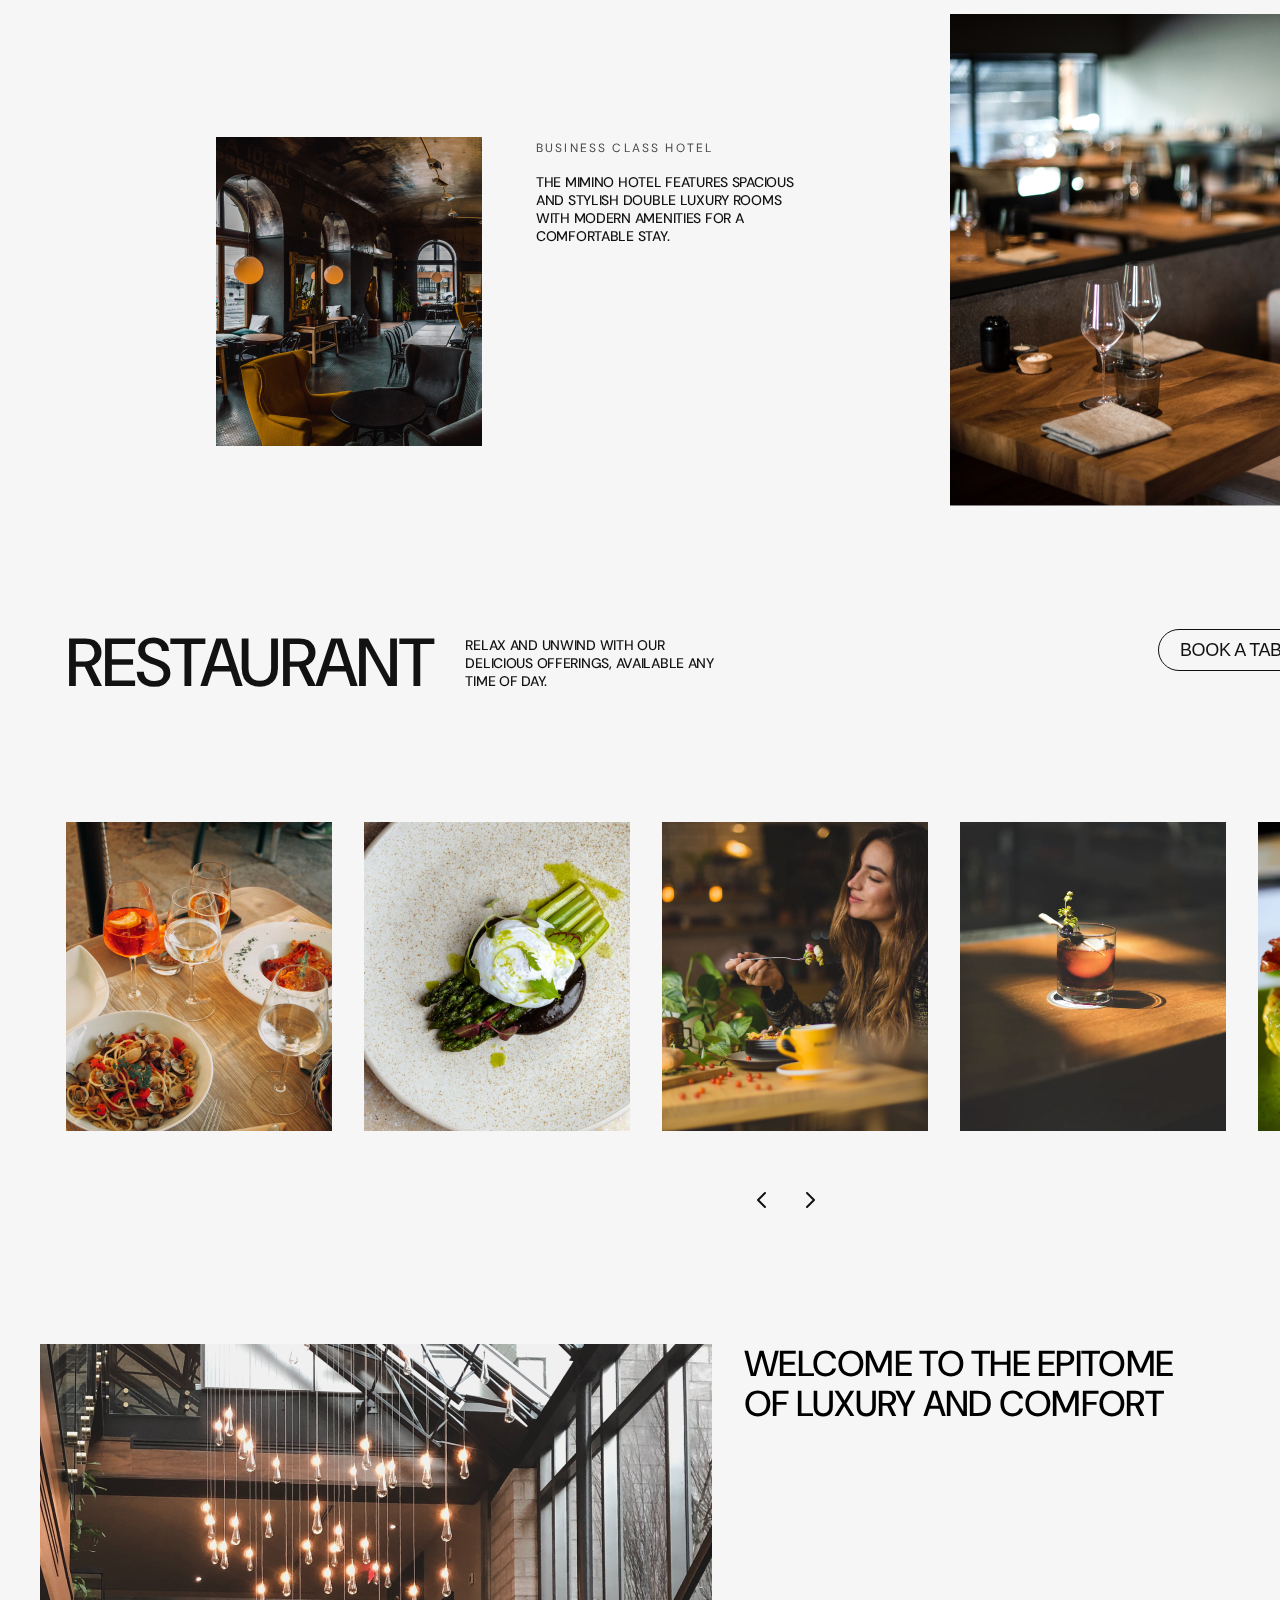
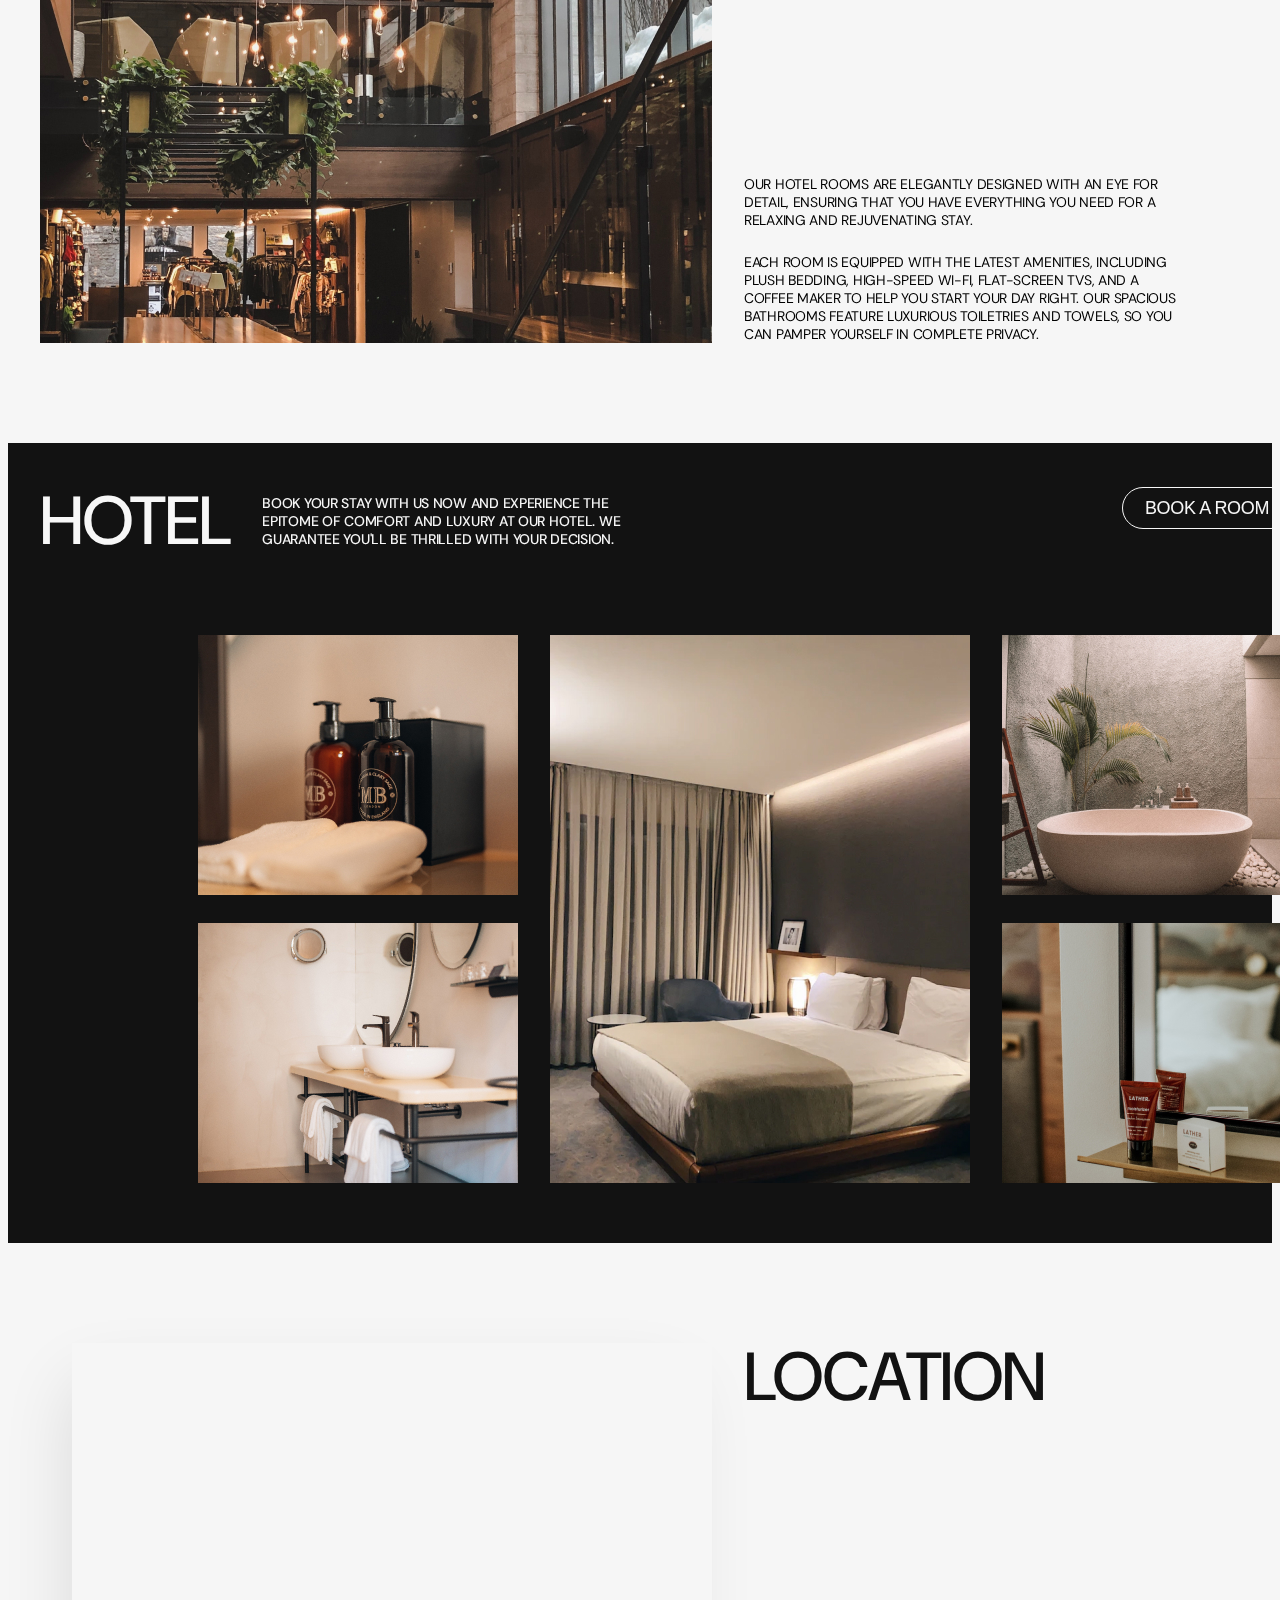
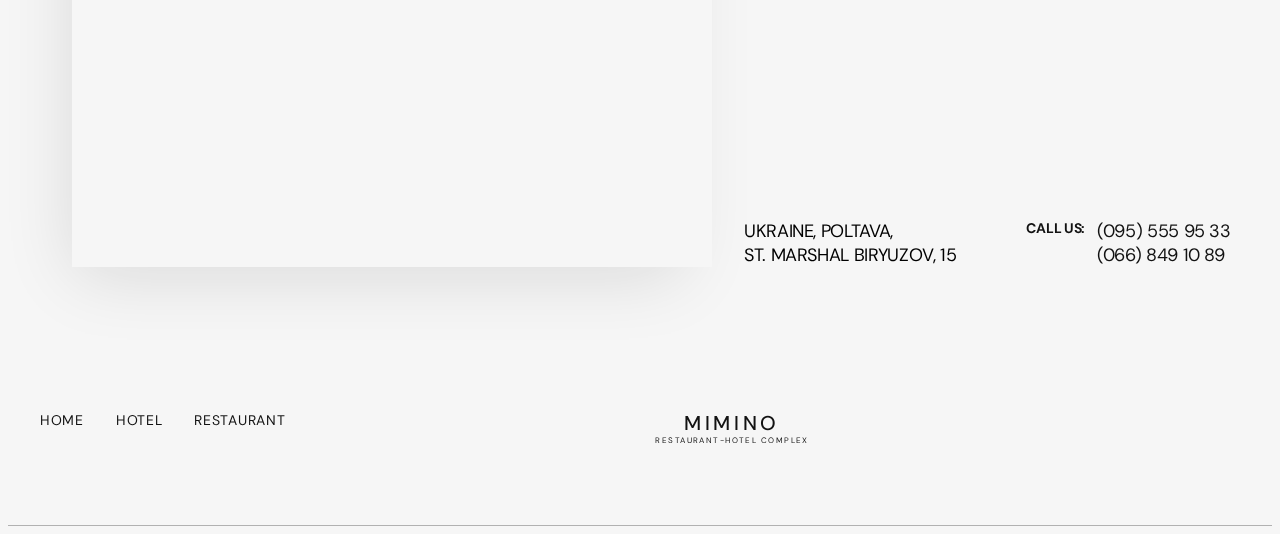
==== commit 0605c21e: "MODAL-FORM-TABLE" ====
--- a/index.html
+++ b/index.html
@@ -204,39 +204,49 @@
                 </ul>
         </div>
     </footer>
-    <div class="backdrop is-hidden" data-modal>
+    <div class="backdrop" data-modal>
         <div class="modal-bt">
             <h2>BOOK <i>A TABLE</i></h2>
             <form action="">
                 <label>
-                    <input type="text" placeholder="Your name">
+                    <input type="text" placeholder="Your name" title="Only letters required" required>
                     Who should book a table for?
                 </label>
                 <label>
-                    <input list="numbers" placeholder="number of people">
-                </label>
-                <label>
-                    <input type="tel" placeholder="+38()">
+                    <div class="select-wrap">
+                        <select name="people-num" id="" required pattern="[0-9]">
+                            <option value="default">number of people</option>
+                            <option value="1">1</option>
+                            <option value="2">2</option>
+                            <option value="3">3</option>
+                            <option value="4">4</option>
+                            <option value="5">5</option>
+                            <option value="6">6</option>
+                            <option value="7">7</option>
+                            <option value="8">8</option>
+                            <option value="9">9</option>
+                            <option value="9">10</option>
+                            <option value="more">More than 10</option>
+                        </select>
+                    </div >
+                </label>
+                <label>
+                    <input type="tel" placeholder="+38()" required>
                     phone number
                 </label>
                 <label>
-                    <input type="datetime-local">
+                    <div class="select-wrap">
+                        <select name="date" id="" required>
+                            <option value="today">today</option>
+                            <option value="tomorrow">tomorrow</option>
+                            <option value="day-after-tomorrow">day after tomorrow</option>
+                            <option value="this-week">this week</option>
+                            <option value="no-date">Haven`t decide yet</option>
+                        </select>
+                    </div >
                     What date to book?
                 </label>
-                <button type="submit">MAKE A RESERVATION</button>
-
-                <datalist id="numbers">
-                    <option >1</option>
-                    <option >2</option>
-                    <option >3</option>
-                    <option >4</option>
-                    <option >5</option>
-                    <option >6</option>
-                    <option >7</option>
-                    <option >8</option>
-                    <option >9</option>
-                    <option >10</option>
-                </datalist>
+                <button class="reservation-bt" type="submit">MAKE A RESERVATION</button>
             </form>
             <button class="modal-close" data-modal-close type="button">X</button>
         </div>
--- a/style/style.css
+++ b/style/style.css
@@ -783,9 +783,10 @@
     left:50%;
     top:50%;
     transform: translate(-50%, -50%);
-    /* background-color: #121212; */
-    background-color: #F6F6F6;
-}
+    background-color: #121212;
+    
+}
+
 
 .modal-bt h2{
     margin-bottom: 60px;
@@ -798,7 +799,7 @@
     letter-spacing: -0.02em;
     text-transform: uppercase;
 
-    /* color: #F7F7F7; */
+    color: #F7F7F7;
 }
 
 .modal-bt form{
@@ -812,20 +813,87 @@
     flex-basis: calc((100% - 32px)/2);
 
     font-weight: 400;
-font-size: 8px;
-line-height: 12px;
-/* identical to box height, or 150% */
-
-letter-spacing: 0.18em;
-text-transform: uppercase;
-
-color: #D8D7D7;
+    font-size: 8px;
+    line-height: 12px;
+    /* identical to box height, or 150% */
+
+    letter-spacing: 0.18em;
+    text-transform: uppercase;
+
+    color: #D8D7D7;
 }
 
 .modal-bt form label input{
     width: 100%;
     height: 36px;
-}
+
+    margin-bottom: 8px;
+    padding-bottom: 18px;
+
+    font-weight: 500;
+    font-size: 14px;
+    line-height: 18px;
+    /* identical to box height, or 129% */
+
+    letter-spacing: -0.02em;
+    text-transform: uppercase;
+
+    color: #F7F7F7;
+    background-color: transparent;
+
+    border: none;
+    border-bottom: 0.8px solid rgba(247, 247, 247, 0.2);
+    
+    outline: none;
+}
+
+.modal-bt form .select-wrap{
+    position: relative;
+}
+
+.modal-bt form label select{
+    
+    width: 100%;
+    height: 36px;
+
+    
+    appearance: none;
+
+    margin-bottom: 8px;
+    padding-bottom: 18px;
+
+    font-weight: 500;
+    font-size: 14px;
+    line-height: 18px;
+    /* identical to box height, or 129% */
+
+    letter-spacing: -0.02em;
+    text-transform: uppercase;
+
+    color: #F7F7F7;
+    background-color: transparent;
+
+    border: none;
+    border-bottom: 0.8px solid rgba(247, 247, 247, 0.2);
+    outline: none;
+    
+}
+.modal-bt form label .select-wrap::before{
+    content: "";
+    position: absolute;
+    width:20px;
+    height: 20px;
+    background-image: url(../images/chevron-down.svg);
+    top: 0;
+    right: 0;
+
+    pointer-events: none;
+}
+
+.modal-bt form label select option{
+    background-color: #121212;
+}
+
 .modal-bt form label input::placeholder{
     font-weight: 500;
     font-size: 14px;
@@ -834,14 +902,22 @@
 
     letter-spacing: -0.02em;
     text-transform: uppercase;
-}
-
-.modal-bt button[type="submit"]{
+
+    color: #F7F7F7;
+}
+
+
+
+
+
+.modal-bt .reservation-bt{
     display: block;
+
     margin-left: auto;
     margin-right: auto;
     margin-top: 40px;
     padding: 14px 133px;
+    
     font-weight: 400;
     font-size: 18px;
     line-height: 24px;
@@ -849,8 +925,12 @@
 
     letter-spacing: -0.02em;
     text-transform: uppercase;
-
+    color: #F7F7F7;
+
+    border: 0.8px solid #F7F7F7;
     border-radius: 32px;
+
+    background-color: transparent;
 }
 
 .modal-bt .modal-close{
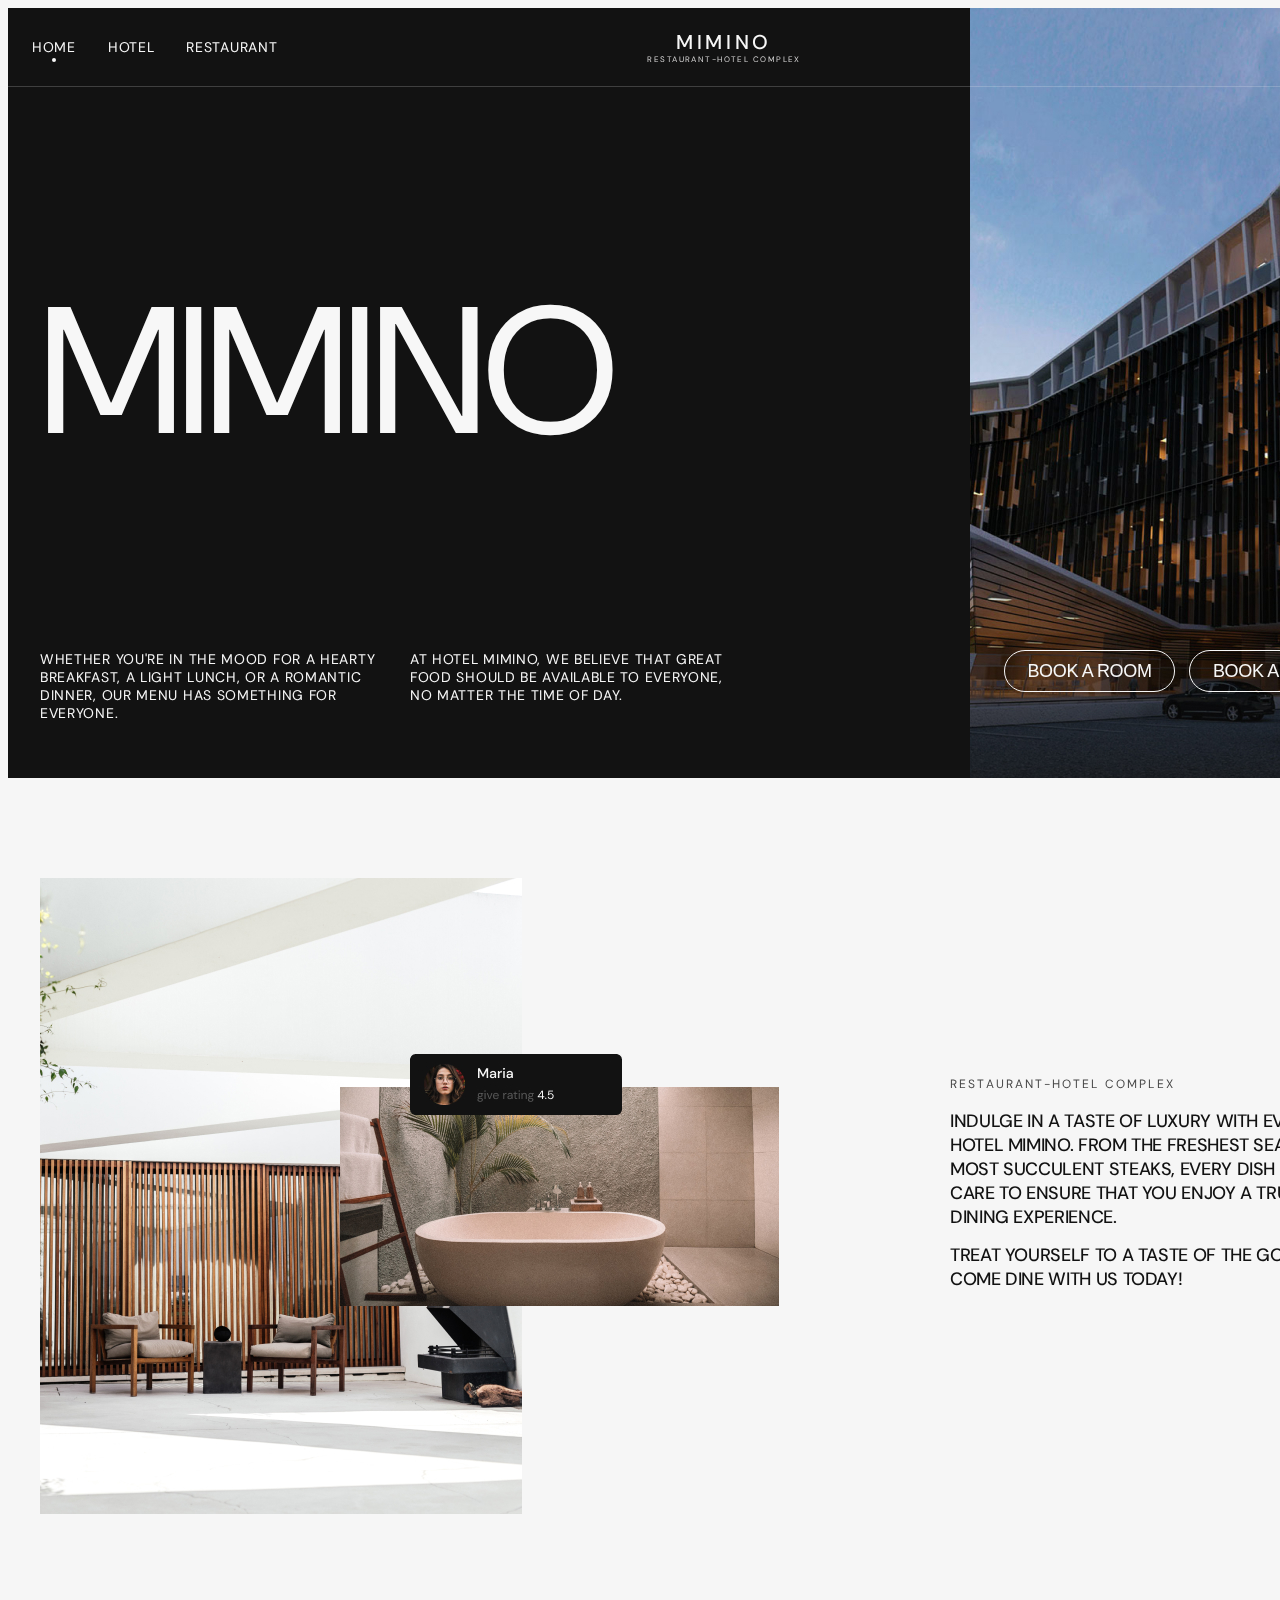
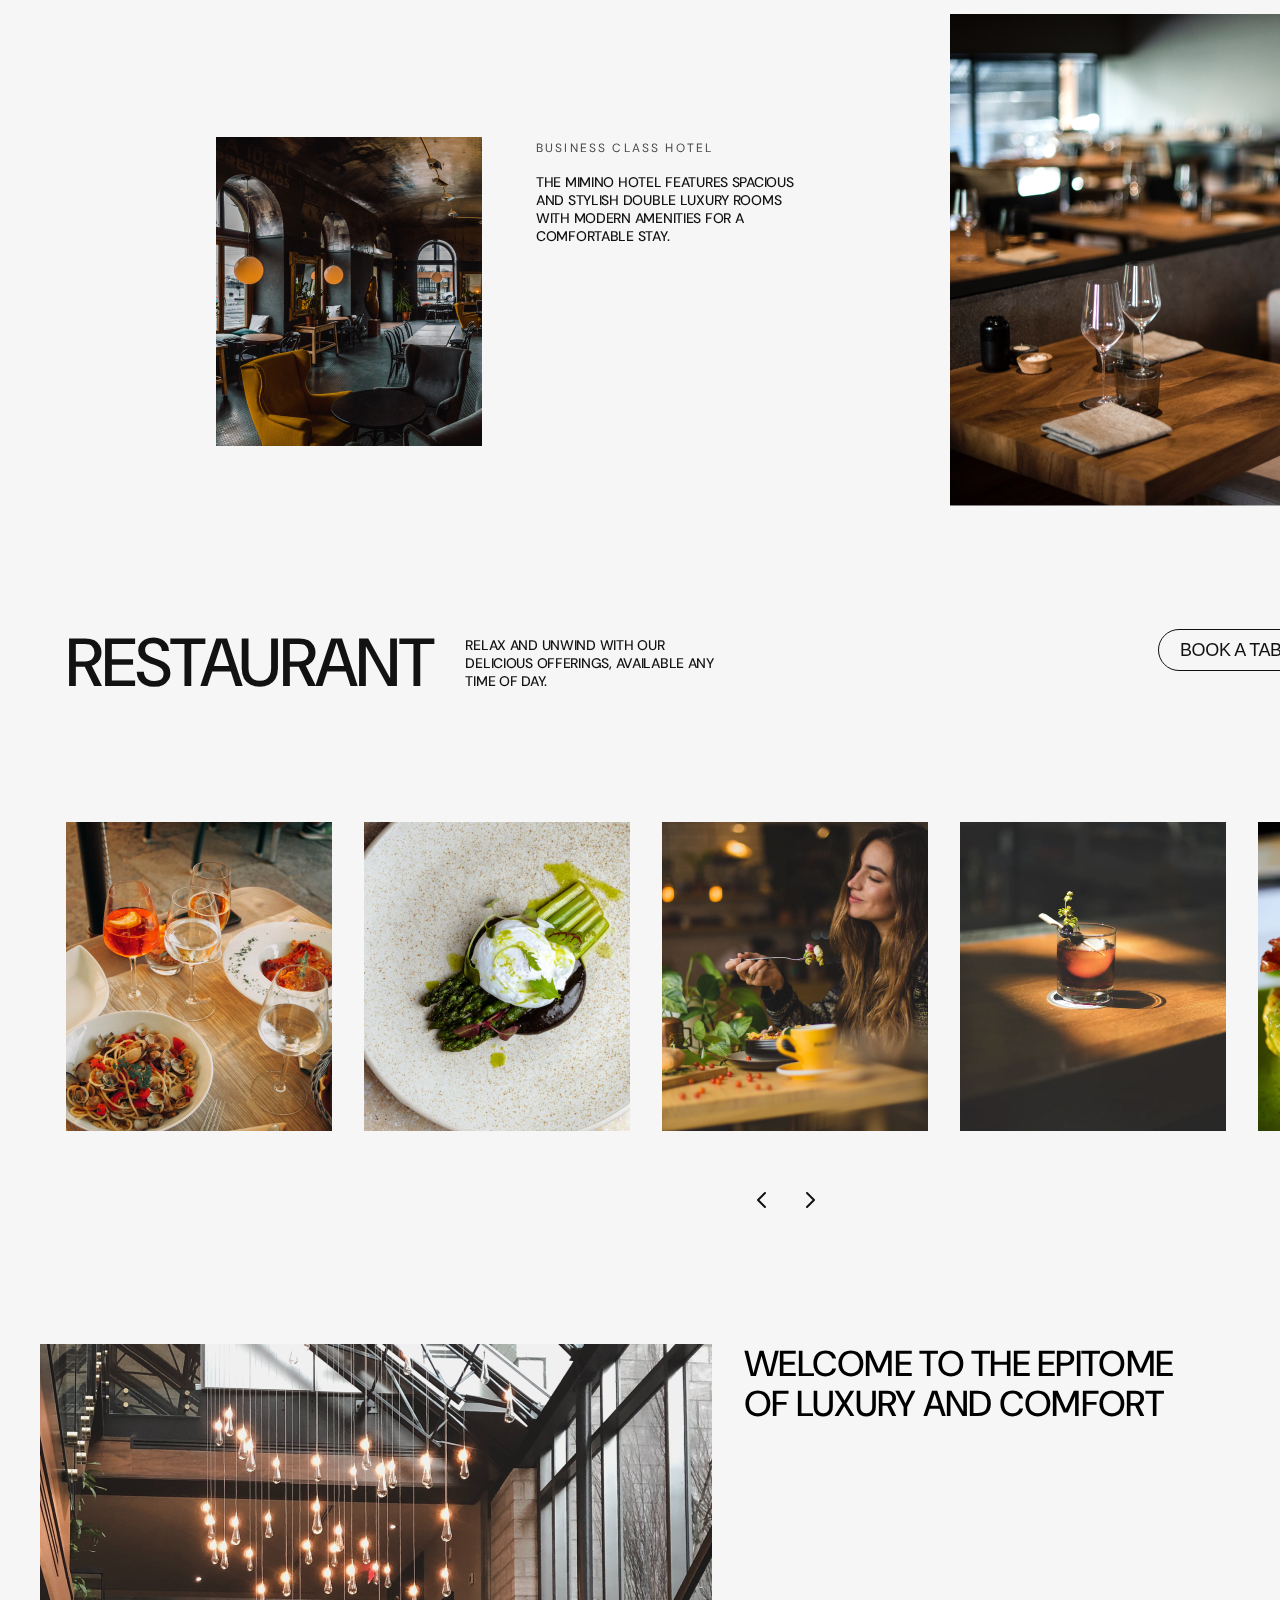
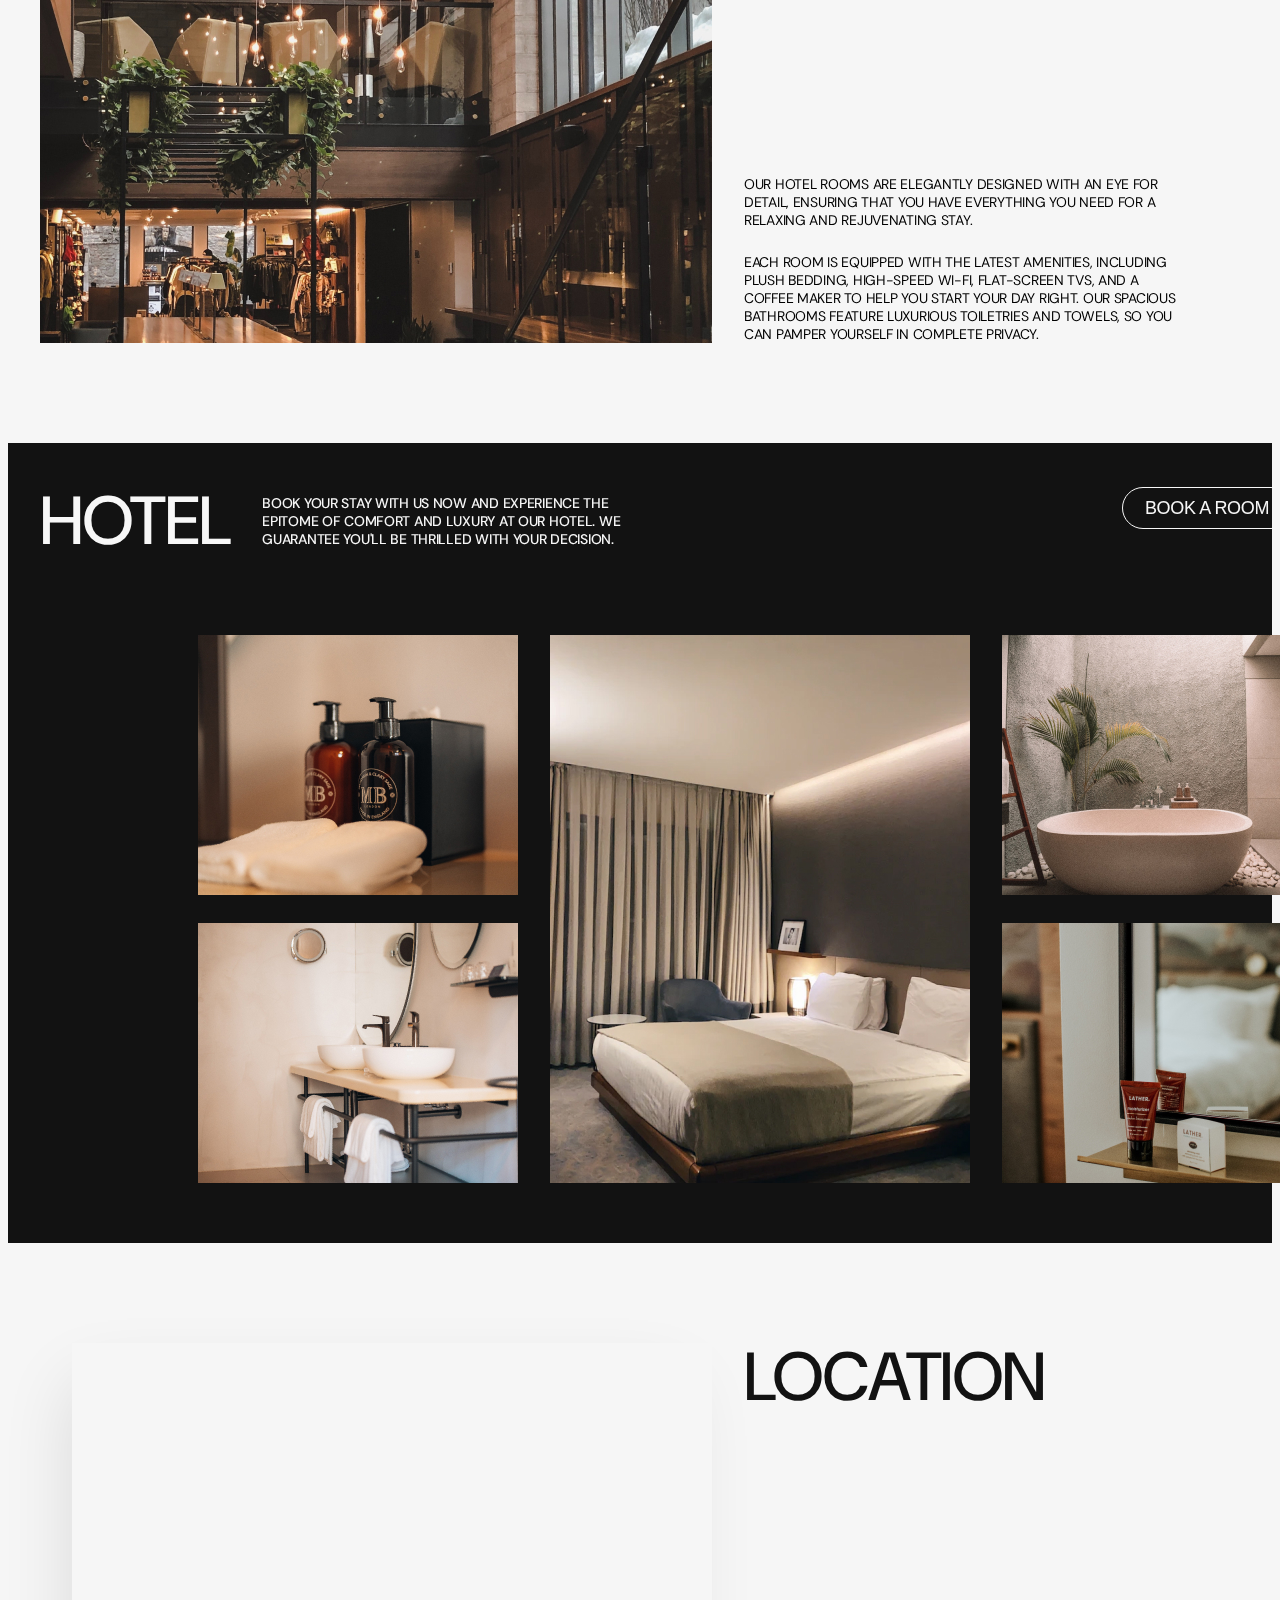
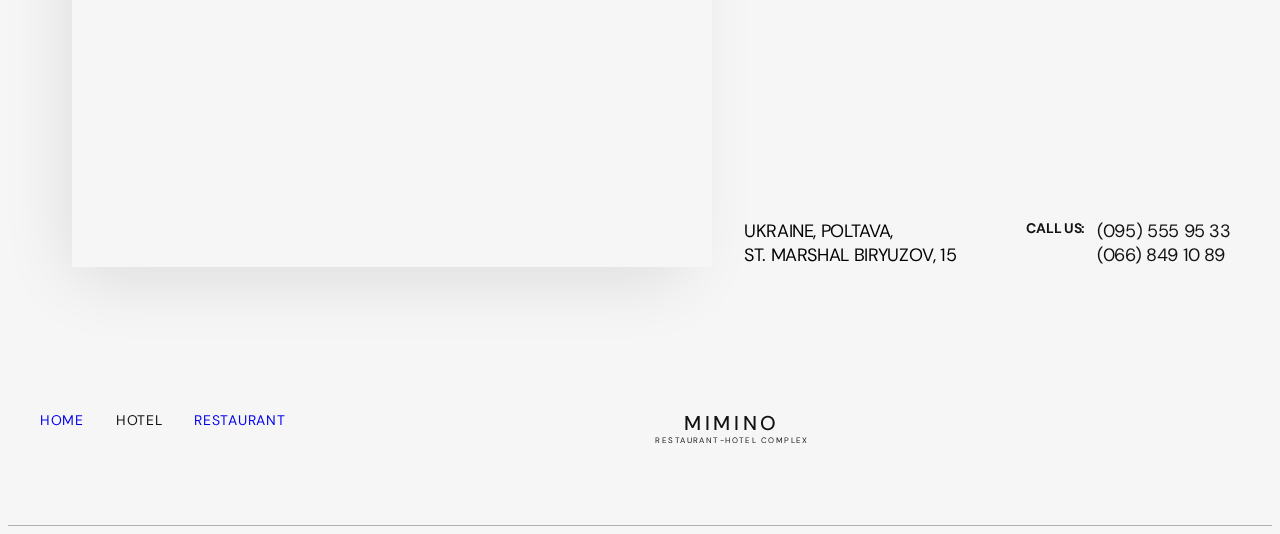
==== commit dbf9bf56: "modal br" ====
--- a/index.html
+++ b/index.html
@@ -61,8 +61,8 @@
                     </div>
                     <img class="img-hero" src="./images/unsplash_RFDP7_80v5A.jpg" alt="">
                     <div class="button-wrap">
-                        <button type="button">book a room</button>
-                        <button data-modal-open type="button">book  a table</button>
+                        <button data-modal-br-open type="button">book a room</button>
+                        <button data-modal-bt-open type="button">book  a table</button>
                     </div>
                 </div>
             </div>
@@ -97,8 +97,8 @@
                     <h1 class="title">restaurant</h1>
                     <p class="text">Relax and unwind with our delicious offerings, available any time of day.</p>
                     <div class="button-wrap">
-                        <button type="button">book a table</button>
-                        <button type="button">View the menu</button>
+                        <button type="button" data-modal-bt-open>book a table</button>
+                        <button type="button"> <a href="./restaurant.html#menu">View the menu</a></button>
                     </div>
                 </div>
                 <div  class="gallery">  
@@ -143,7 +143,7 @@
                     <h2 class="title">Hotel</h2>
                     <p class="text">Book your stay with us now and experience the epitome of comfort and luxury at our hotel. We guarantee you'll be thrilled with your decision.</p>
                     <div class="button-wrap">
-                        <button type="button">Book a room</button>
+                        <button data-modal-br-open type="button">Book a room</button>
                         <button type="button">View rooms</button>
                     </div>
                 </div>
@@ -182,9 +182,9 @@
         <div class="container footer-container">
             <nav class="navigation">
                 <ul class="navigation-list">
-                    <li class="item">Home</li>
+                    <li class="item"><a href="./index.html">Home</a></li>
                     <li class="item">Hotel</li>
-                    <li class="item">Restaurant</li>
+                    <li class="item"><a href="./restaurant.html">Restaurant</a></li>
                 </ul>
             </nav>
                 <div class="logo-wrap">
@@ -204,17 +204,17 @@
                 </ul>
         </div>
     </footer>
-    <div class="backdrop" data-modal>
+    <div class="backdrop is-hidden" data-modal-bt>
         <div class="modal-bt">
             <h2>BOOK <i>A TABLE</i></h2>
             <form action="">
                 <label>
-                    <input type="text" placeholder="Your name" title="Only letters required" required>
+                    <input type="text" placeholder="Your name" title="Only letters required" required autofocus>
                     Who should book a table for?
                 </label>
                 <label>
                     <div class="select-wrap">
-                        <select name="people-num" id="" required pattern="[0-9]">
+                        <select name="people-num" id="" required>
                             <option value="default">number of people</option>
                             <option value="1">1</option>
                             <option value="2">2</option>
@@ -231,7 +231,7 @@
                     </div >
                 </label>
                 <label>
-                    <input type="tel" placeholder="+38()" required>
+                    <input type="tel" placeholder="+38()" pattern="^\(\d{3}\)\d{3}-\d{2}-\d{2}$" title="телефон в формате (ХХХ)XXX-XX-XX" required>
                     phone number
                 </label>
                 <label>
@@ -248,10 +248,69 @@
                 </label>
                 <button class="reservation-bt" type="submit">MAKE A RESERVATION</button>
             </form>
-            <button class="modal-close" data-modal-close type="button">X</button>
+            <button class="modal-close" data-modal-bt-close type="button">
+                <img src="./images/x.svg" alt="">
+            </button>
+        </div>
+    </div>
+
+    <div class="backdrop is-hidden" data-modal-br>
+        <div class="modal-br">
+            <h2>BOOK <i>A ROOM</i></h2>
+            <form action="">
+                <label>
+                    <input type="text" placeholder="Your name" title="Only letters required" required autofocus>
+                    Who should book a room for?
+                </label>
+                <label>
+                    <input type="tel" placeholder="+38()" pattern="^\(\d{3}\)\d{3}-\d{2}-\d{2}$" title="телефон в формате (ХХХ)XXX-XX-XX" required>
+                    phone number
+                </label>
+                <label>
+                    <div class="select-wrap">
+                        <select name="date" id="" required>
+                            <option value="today">today</option>
+                            <option value="tomorrow">tomorrow</option>
+                            <option value="day-after-tomorrow">day after tomorrow</option>
+                            <option value="this-week">this week</option>
+                            <option value="no-date">Haven`t decide yet</option>
+                        </select>
+                    </div >
+                    Check-in date
+                </label>
+                <label>
+                    <div class="select-wrap">
+                        <select name="people-num" id="" required>
+                            <option value="default">25/04/2023</option>
+                            <option value="1">1</option>
+                            
+                        </select>
+                    </div >
+                    Check-out date
+                </label>
+                <label>
+                    <div class="select-wrap">
+                        <select name="people-num" id="" required>
+                            <option value="default">double suite</option>
+                            <option value="1">double suite</option>
+                            <option value="1">single suite</option>
+                            <option value="1">triple suite</option>
+                            <option value="1">quad suite</option>
+                            <option value="1">double-double suite</option>
+                            
+                        </select>
+                    </div >
+                    Check-out date
+                </label>
+                <button class="reservation-bt" type="submit">MAKE A RESERVATION</button>
+            </form>
+            <button class="modal-close" data-modal-br-close type="button">
+                <img src="./images/x.svg" alt="">
+            </button>
         </div>
     </div>
     <script src="./js/gallery.js"></script>
     <script src="./js/modal-bt.js"></script>
+    <script src="./js/modal-br.js"></script>
 </body>
 </html>--- a/style/style.css
+++ b/style/style.css
@@ -769,6 +769,17 @@
     height: 100vh;
     background-color: #a8a0a089;
     z-index:999;
+
+    transform:scale(1);
+    opacity: 1;
+    transition: transform 250ms cubic-bezier(0.4, 0, 0.2, 1), opacity 250ms cubic-bezier(0.4, 0, 0.2, 1), visibility 250ms cubic-bezier(0.4, 0, 0.2, 1);    
+}
+
+.backdrop.is-hidden {
+    opacity: 0;
+    visibility: hidden;
+    pointer-events: none;
+    transform: scale(1.3);
 }
 
 .modal-bt{
@@ -784,7 +795,6 @@
     top:50%;
     transform: translate(-50%, -50%);
     background-color: #121212;
-    
 }
 
 
@@ -931,14 +941,187 @@
     border-radius: 32px;
 
     background-color: transparent;
+
+    cursor: pointer;
 }
 
 .modal-bt .modal-close{
     position: absolute;
     top: 24px;
     right: 24px;
-}
-
-.is-hidden{
-    display: none;
-}+    background-color: transparent;
+    border: none;
+    cursor: pointer;
+}
+
+
+/* -----------------Modal Book a room-----------------*/
+
+.modal-br{
+    position: relative;
+    
+    width: 628px;
+    height: 572px;
+
+    padding: 32px 32px 60px;
+
+    position: absolute;
+    left:50%;
+    top:50%;
+    transform: translate(-50%, -50%);
+    background-color: #121212;
+
+    transition: ;
+}
+
+.modal-br h2{
+    margin-bottom: 60px;
+
+    font-weight: 500;
+    font-size: 36px;
+    line-height: 40px;
+    /* identical to box height, or 111% */
+
+    letter-spacing: -0.02em;
+    text-transform: uppercase;
+
+    color: #F7F7F7;
+}
+
+.modal-br form{
+    display: flex;
+    column-gap: 32px;
+    row-gap: 40px;
+    flex-wrap: wrap;
+}
+
+.modal-br form label{
+    flex-basis: calc((100% - 32px)/2);
+
+    font-weight: 400;
+    font-size: 8px;
+    line-height: 12px;
+    /* identical to box height, or 150% */
+
+    letter-spacing: 0.18em;
+    text-transform: uppercase;
+
+    color: #D8D7D7;
+}
+
+.modal-br form label input{
+    width: 100%;
+    height: 36px;
+
+    margin-bottom: 8px;
+    padding-bottom: 18px;
+
+    font-weight: 500;
+    font-size: 14px;
+    line-height: 18px;
+    /* identical to box height, or 129% */
+
+    letter-spacing: -0.02em;
+    text-transform: uppercase;
+
+    color: #F7F7F7;
+    background-color: transparent;
+
+    border: none;
+    border-bottom: 0.8px solid rgba(247, 247, 247, 0.2);
+    
+    outline: none;
+}
+
+.modal-br .modal-close{
+    position: absolute;
+    top: 24px;
+    right: 24px;
+    background-color: transparent;
+    border: none;
+    cursor: pointer;
+}
+
+.modal-br .reservation-bt{
+    display: block;
+
+    margin-left: auto;
+    margin-right: auto;
+    margin-top: 80px;
+    padding: 14px 133px;
+    
+    font-weight: 400;
+    font-size: 18px;
+    line-height: 24px;
+    /* identical to box height, or 133% */
+
+    letter-spacing: -0.02em;
+    text-transform: uppercase;
+    color: #F7F7F7;
+
+    border: 0.8px solid #F7F7F7;
+    border-radius: 32px;
+
+    background-color: transparent;
+
+    cursor: pointer;
+}
+
+.modal-br form .select-wrap{
+    position: relative;
+}
+
+.modal-br form label select{
+    
+    width: 100%;
+    height: 36px;
+
+    
+    appearance: none;
+
+    margin-bottom: 8px;
+    padding-bottom: 18px;
+
+    font-weight: 500;
+    font-size: 14px;
+    line-height: 18px;
+    /* identical to box height, or 129% */
+
+    letter-spacing: -0.02em;
+    text-transform: uppercase;
+
+    color: #F7F7F7;
+    background-color: transparent;
+
+    border: none;
+    border-bottom: 0.8px solid rgba(247, 247, 247, 0.2);
+    outline: none;
+    
+}
+.modal-br form label .select-wrap::before{
+    content: "";
+    position: absolute;
+    width:20px;
+    height: 20px;
+    background-image: url(../images/chevron-down.svg);
+    top: 0;
+    right: 0;
+
+    pointer-events: none;
+}
+
+.modal-br form label select option{
+    background-color: #121212;
+}
+
+.modal-br form label input::placeholder{
+    font-weight: 500;
+    font-size: 14px;
+    line-height: 18px;
+    /* identical to box height, or 129% */
+
+    letter-spacing: -0.02em;
+    text-transform: uppercase;
+
+    color: #F7F7F7;
+}
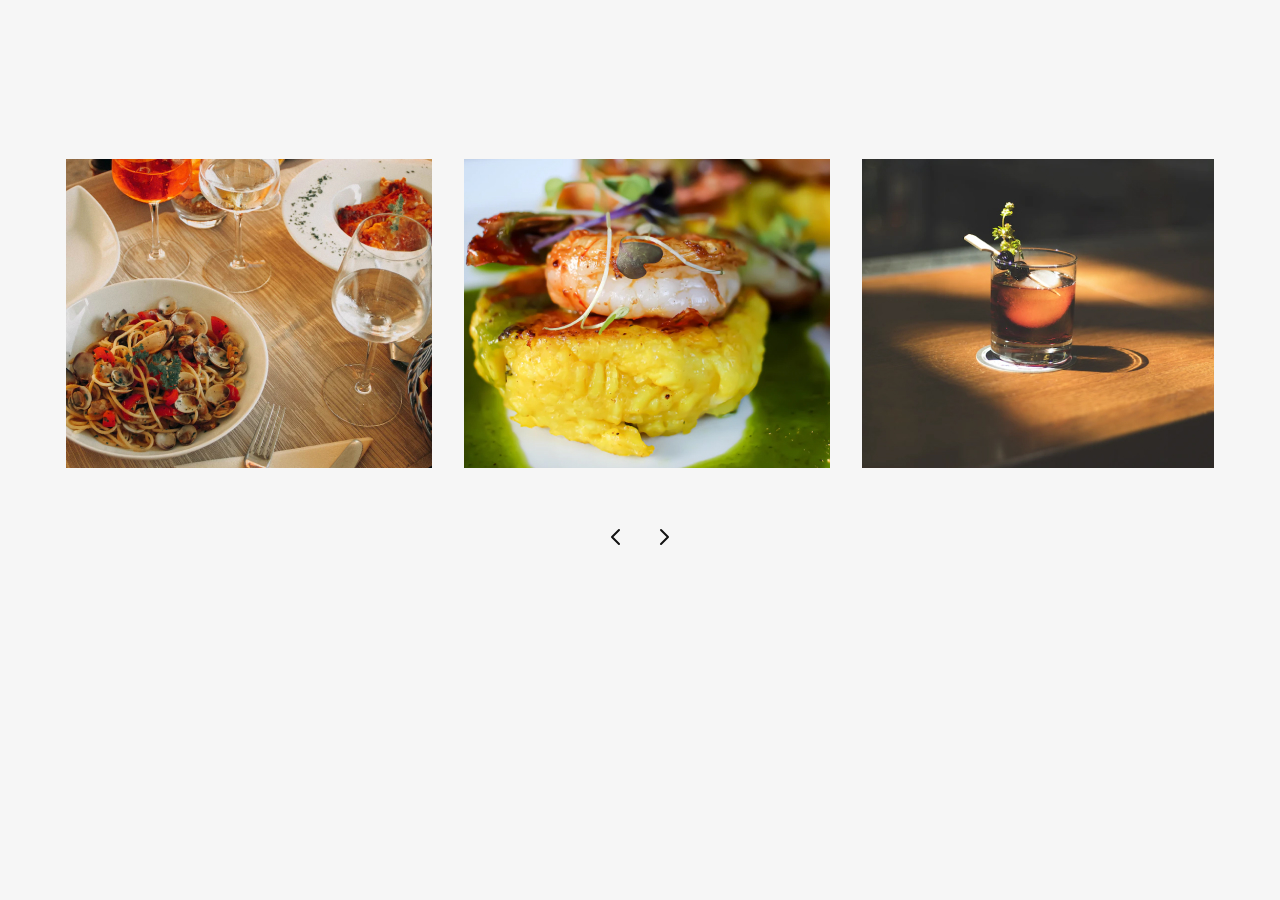
==== commit f88872fa: "Эксперименты со слайдером" ====
--- a/index.html
+++ b/index.html
@@ -12,7 +12,7 @@
     <link rel="stylesheet" href="./style/style.css">
 </head>
 <body>
-    <header class="header">
+    <header class="header" style="display: none;">
         <div class="container header-container">
             <nav class="navigation">
                 <ul class="navigation-list">
@@ -51,7 +51,7 @@
         </div>
     </header>
     <main>
-        <section class="hero">
+        <section class="hero" style="display: none;">
             <div class="container hero-container">
                 <h1 class="title">Mimino</h1>
                 <div class="content-container">
@@ -67,7 +67,7 @@
                 </div>
             </div>
         </section>
-        <section class="about">
+        <section class="about" style="display: none;">
             <div class="container">
                 <ul class="about-list">
                     <li class="item">
@@ -93,7 +93,7 @@
         </section>
         <section class="restaurant">
             <div class="container">
-                <div class="restaurant-wrap">
+                <div class="restaurant-wrap" style="display: none;">
                     <h1 class="title">restaurant</h1>
                     <p class="text">Relax and unwind with our delicious offerings, available any time of day.</p>
                     <div class="button-wrap">
@@ -103,16 +103,68 @@
                 </div>
                 <div  class="gallery">  
                     <div class="photo-slider">
-                        <img src="./images/restaurant/image11 .jpg" alt="" class="img-slider">
-                        <img src="./images/restaurant/image22.jpg" alt="" class="img-slider">
-                        <img src="./images/restaurant/image-33.jpg" alt="" class="img-slider">
-                        <img src="./images/restaurant/image44.jpg" alt="" class="img-slider">
-                        <img src="/images/restaurant/image55.jpg" alt="" class="img-slider">
-                        <img src="./images/restaurant/image-1.jpg" alt="" class="img-slider">
-                        <img src="./images/restaurant/image-2.jpg" alt="" class="img-slider">
-                        <img src="./images/restaurant/image-3.jpg" alt="" class="img-slider">
-                        <img src="./images/restaurant/image-4.jpg" alt="" class="img-slider">
-                        <img src="./images/restaurant/image.jpg" alt="" class="img-slider">
+                        <picture class="img-js">
+                            <source 
+                            srcset="./images/restaurant/image11.jpg" type="image/jpeg"
+                            media="(min-width:1440px)">
+                            <source 
+                            srcset="./images/restaurant-tablet/image.jpg" type="image/jpeg"
+                            media="(min-width:768px)">
+                            <source 
+                            srcset="./images/restaurant-mobile/image.jpg" type="image/jpeg"
+                            media="(max-width:767px)">
+                            <img src="./images/restaurant/image11.jpg" alt="">
+                        </picture>
+                        <picture>
+                            <source 
+                            srcset="./images/restaurant/image22.jpg" type="image/jpeg"
+                            media="(min-width:1440px)">
+                            <source 
+                            srcset="./images/restaurant-tablet/image-1.jpg" type="image/jpeg"
+                            media="(min-width:768px)">
+                            <source  
+                            srcset="./images/restaurant-mobile/image-1.jpg" type="image/jpeg"
+                            media="(max-width:767px)">
+                            <img src="./images/restaurant/image22.jpg" alt="">
+                        </picture>
+                        <picture>
+                            <source 
+                            srcset="./images/restaurant/image33.jpg" type="image/jpeg"
+                            media="(min-width:1440px)">
+                            <source  
+                            srcset="./images/restaurant-tablet/image-2.jpg" type="image/jpeg" 
+                            media="(min-width:768px)">
+                            <source 
+                            srcset="./images/restaurant-mobile/image-2.jpg" type="image/jpeg"
+                            media="(max-width:767px)">
+                            <img src="./images/restaurant/image33.jpg" alt="">
+                        </picture>
+                        <picture>
+                            <source 
+                            srcset="./images/restaurant/image44.jpg" type="image/jpeg"
+                            media="(min-width:1440px)">
+                            <source 
+                            srcset="./images/restaurant-tablet/image-3.jpg" type="image/jpeg"
+                            media="(min-width:768px)">
+                            <source 
+                            srcset="./images/restaurant-mobile/image-3.jpg" type="image/jpeg"
+                            media="(max-width:767px)">
+                            <img src="./images/restaurant/image44.jpg" alt="">
+                        </picture>
+                        <picture>
+                            <source 
+                            srcset="./images/restaurant/image55.jpg" type="image/jpeg"
+                            media="(min-width:1440px)">
+                            <source 
+                            srcset="./images/restaurant-tablet/image-4.jpg" type="image/jpeg"
+                            media="(min-width:768px)">
+                            <source  
+                            srcset="./images/restaurant-mobile/image-4.jpg" type="image/jpeg"
+                            media="(max-width:767px)">
+                            <img src="./images/restaurant/image55.jpg" alt="">
+                        </picture>
+                        
+                        
                     </div>
                     <div class="button-wrap">
                         <button class="button-left" type="button">
@@ -125,7 +177,7 @@
                 </div>  
             </div>
         </section>
-        <section class="welcome">
+        <section class="welcome" style="display: none;">
             <div class="container welcome-container">
                 <img src="./images/welcome.jpg" alt="">
                 <div class="text-wrap">
@@ -137,7 +189,7 @@
                 </div>
             </div>
         </section>
-        <section class="hotel">
+        <section class="hotel" style="display: none;">
             <div class="container">
                 <div class="hotel-text-wrap">
                     <h2 class="title">Hotel</h2>
@@ -156,7 +208,7 @@
                 </div>
             </div>
         </section>
-        <section class="location">
+        <section class="location" style="display: none;">
             <div class="container location-container">
                 <iframe src="https://www.google.com/maps/embed?pb=!1m18!1m12!1m3!1d2585.9226606192624!2d34.525108634210476!3d49.599207886739215!2m3!1f0!2f0!3f0!3m2!1i1024!2i768!4f13.1!3m3!1m2!1s0x40d82601f3347a5f%3A0x36f3f9aeec44a6a!2z0YPQuy4g0JzQsNGA0YjQsNC70LAg0JHQuNGA0Y7Qt9C-0LLQsCwgMTUsINCf0L7Qu9GC0LDQstCwLCDQn9C-0LvRgtCw0LLRgdC60LDRjyDQvtCx0LvQsNGB0YLRjCwgMzYwMDA!5e0!3m2!1sru!2sua!4v1676822870559!5m2!1sru!2sua" width="640" height="524" style="border:0;" allowfullscreen="" loading="lazy" referrerpolicy="no-referrer-when-downgrade"></iframe>
                 <div class="location-wrap">
@@ -178,7 +230,7 @@
             </div>
         </section>
     </main>
-    <footer class="footer"> 
+    <footer class="footer" style="display: none;"> 
         <div class="container footer-container">
             <nav class="navigation">
                 <ul class="navigation-list">
@@ -309,7 +361,7 @@
             </button>
         </div>
     </div>
-    <script src="./js/gallery.js"></script>
+    <script src="./js/adapt-gallery.js"></script>
     <script src="./js/modal-bt.js"></script>
     <script src="./js/modal-br.js"></script>
 </body>
--- a/style/style.css
+++ b/style/style.css
@@ -1,1127 +1,1116 @@
-:root{
-
-}
-
-
-body{
-    font-family: 'DM Sans', sans-serif;
-    font-style: normal;
-   background-color: #F6F6F6;
+:root {
+}
+
+body {
+  font-family: "DM Sans", sans-serif;
+  font-style: normal;
+  background-color: #f6f6f6;
 }
 
 a {
-    text-decoration: none;
+  text-decoration: none;
 }
 ul {
-    list-style: none;
-}
-h1,h2,h3,h4,h5,h6,
-p,ul {
-    margin-top: 0;
-    margin-bottom: 0;
-    padding: 0;
-}
-
-button{
-    margin: 0;
-    padding: 0;
-}
-img{
-    display: block;
-}
-
-.container{
-    width: 1440px;
-    padding-left: 32px;
-    padding-right: 32px;
-    margin-left: auto;
-    margin-right: auto;
+  list-style: none;
+}
+h1,
+h2,
+h3,
+h4,
+h5,
+h6,
+p,
+ul {
+  margin-top: 0;
+  margin-bottom: 0;
+  padding: 0;
+}
+
+button {
+  margin: 0;
+  padding: 0;
+}
+img {
+  display: block;
+}
+
+.container {
+  max-width: 1440px;
+  padding-left: 32px;
+  padding-right: 32px;
+  margin-left: auto;
+  margin-right: auto;
 }
 /* -----------------Header------------------ */
-.header{
-    position: absolute;
-    width: 100%;
-    z-index: 2;
-    left: 50%;
-    background: transparent;
-    height: 78px;
-    border-bottom: 0.5px solid rgba(247, 247, 247, 0.2);
-    transform: translateX(-50%);
-}
-
-.header-container{
-    display: flex;
-}
-
-.header .navigation{
-    height: 78px;
-}
-
-.header .navigation-list{
-    height: 100%;
-    display: flex;
-    gap: 32px;
-    align-items: center;
-}
-
-.header .navigation-list .item{
-    position: relative;
-    display: flex;
-    height: 100%;
-    align-items: center;
-    
-}
-
-.header .navigation-list .item.active::before{
-   content: "";
-   
-   position: absolute;
-   width: 4px;
-   height: 4px;
-   top: 50px;
-   left: 50%;
-
-   transform: translateX(-50%);
-   
-   border-radius: 50%;
-   background-color: #F7F7F7;;
-
-}
-
-.header .navigation-list .item a{
-    padding-top: 30px;
-    padding-bottom: 30px;
-    font-weight: 400;
-    font-size: 14px;
-    line-height: 18px;
-    /* identical to box height, or 129% */
-
-    letter-spacing: 0.05em;
-    text-transform: uppercase;
-
-    color: #F7F7F7;
-}
-
-
-
-.header .title{
-    font-weight: 500;
-    font-size: 20px;
-    line-height: 24px;
-    /* identical to box height, or 120% */
-
-    letter-spacing: 0.18em;
-    text-transform: uppercase;
-
-    color: #F7F7F7;
+.header {
+  position: absolute;
+  width: 100%;
+  z-index: 2;
+  left: 50%;
+  background: transparent;
+  height: 78px;
+  border-bottom: 0.5px solid rgba(247, 247, 247, 0.2);
+  transform: translateX(-50%);
+}
+
+.header-container {
+  display: flex;
+}
+
+.header .navigation {
+  height: 78px;
+}
+
+.header .navigation-list {
+  height: 100%;
+  display: flex;
+  gap: 32px;
+  align-items: center;
+}
+
+.header .navigation-list .item {
+  position: relative;
+  display: flex;
+  height: 100%;
+  align-items: center;
+}
+
+.header .navigation-list .item.active::before {
+  content: "";
+
+  position: absolute;
+  width: 4px;
+  height: 4px;
+  top: 50px;
+  left: 50%;
+
+  transform: translateX(-50%);
+
+  border-radius: 50%;
+  background-color: #f7f7f7;
+}
+
+.header .navigation-list .item a {
+  padding-top: 30px;
+  padding-bottom: 30px;
+  font-weight: 400;
+  font-size: 14px;
+  line-height: 18px;
+  /* identical to box height, or 129% */
+
+  letter-spacing: 0.05em;
+  text-transform: uppercase;
+
+  color: #f7f7f7;
+}
+
+.header .title {
+  font-weight: 500;
+  font-size: 20px;
+  line-height: 24px;
+  /* identical to box height, or 120% */
+
+  letter-spacing: 0.18em;
+  text-transform: uppercase;
+
+  color: #f7f7f7;
 }
 
 .header .suptitle {
-    font-weight: 400;
-
-    font-size: 8px;
-line-height: 10px;
-/* identical to box height, or 125% */
-
-letter-spacing: 0.18em;
-text-transform: uppercase;
-
-color: #D8D7D7;
-}
-
-.header .logo-wrap{
-    display: flex;
-    flex-direction: column;
-    align-items: center;
-    justify-content: center;
-    margin-left: 370px;
-}
-
-.header .social-list{
-    margin-left: auto;
-    display: flex;
-    align-items: center;
-    gap: 17px;
-    color: #F7F7F7;
+  font-weight: 400;
+
+  font-size: 8px;
+  line-height: 10px;
+  /* identical to box height, or 125% */
+
+  letter-spacing: 0.18em;
+  text-transform: uppercase;
+
+  color: #d8d7d7;
+}
+
+.header .logo-wrap {
+  display: flex;
+  flex-direction: column;
+  align-items: center;
+  justify-content: center;
+  margin-left: 370px;
+}
+
+.header .social-list {
+  margin-left: auto;
+  display: flex;
+  align-items: center;
+  gap: 17px;
+  color: #f7f7f7;
 }
 
 /* -----------------HERO------------------ */
 
-.hero{
-    padding-top: 274px;
-    padding-bottom: 56px;
-    background: #121212;
-}
-
-.hero-container{
-    position: relative;
+.hero {
+  padding-top: 274px;
+  padding-bottom: 56px;
+  background: #121212;
+}
+
+.hero-container {
+  position: relative;
 }
 
 .hero .title {
-
-    margin-bottom: 188px;
-
-    font-weight: 400;
-    font-size: 180px;
-    line-height: 180px;
-    /* identical to box height, or 100% */
-
-    letter-spacing: -0.02em;
-    text-transform: uppercase;
-
-    color: #F7F7F7;
-}
-
-.hero .text-container{
-    display: flex;
-    width: 684px;
+  margin-bottom: 188px;
+
+  font-weight: 400;
+  font-size: 180px;
+  line-height: 180px;
+  /* identical to box height, or 100% */
+
+  letter-spacing: -0.02em;
+  text-transform: uppercase;
+
+  color: #f7f7f7;
+}
+
+.hero .text-container {
+  display: flex;
+  width: 684px;
 }
 
 .hero .text-container .text {
-    font-weight: 400;
-    font-size: 14px;
-    line-height: 18px;
-    /* or 129% */
-
-    letter-spacing: 0.05em;
-    text-transform: uppercase;
-
-    color: #F7F7F7;
-}
-
-.hero .text-container .text +.text{
-    margin-left: 32px;
-}
-
-.hero .text.first-part{
-    width: 338px;
-}
-
-.hero .text.second-part{
-    width: 314px;
-}
-
-.hero .button-wrap{
-    position: relative;
-    margin-left: 280px;
-    display: flex;
-}
-
-.hero button[type="button"]{
-    display: flex;
-    
-    align-items: center;
-    justify-content: center;
-    gap: 10px;
-
-    width: 171px;
-    height: 42px;
-
-    border: 0.8px solid #F7F7F7;
-    border-radius: 32px;
-    background-color: transparent;
-
-
-    font-weight: 400;
-    font-size: 18px;
-    line-height: 24px;
-    /* identical to box height, or 133% */
-
-    letter-spacing: -0.02em;
-    text-transform: uppercase;
-
-    color: #F7F7F7;
-
-    cursor: pointer;
-
-}
-
-.hero button[type="button"]+ button{
-    margin-left: 14px;
-}
-
-.content-container{
-    display: flex;
-}
-
-.img-hero{
-    position: absolute;
-    
-    right: 0;
-    bottom: -56px;
+  font-weight: 400;
+  font-size: 14px;
+  line-height: 18px;
+  /* or 129% */
+
+  letter-spacing: 0.05em;
+  text-transform: uppercase;
+
+  color: #f7f7f7;
+}
+
+.hero .text-container .text + .text {
+  margin-left: 32px;
+}
+
+.hero .text.first-part {
+  width: 338px;
+}
+
+.hero .text.second-part {
+  width: 314px;
+}
+
+.hero .button-wrap {
+  position: relative;
+  margin-left: 280px;
+  display: flex;
+}
+
+.hero button[type="button"] {
+  display: flex;
+
+  align-items: center;
+  justify-content: center;
+  gap: 10px;
+
+  width: 171px;
+  height: 42px;
+
+  border: 0.8px solid #f7f7f7;
+  border-radius: 32px;
+  background-color: transparent;
+
+  font-weight: 400;
+  font-size: 18px;
+  line-height: 24px;
+  /* identical to box height, or 133% */
+
+  letter-spacing: -0.02em;
+  text-transform: uppercase;
+
+  color: #f7f7f7;
+
+  cursor: pointer;
+}
+
+.hero button[type="button"] + button {
+  margin-left: 14px;
+}
+
+.content-container {
+  display: flex;
+}
+
+.img-hero {
+  position: absolute;
+
+  right: 0;
+  bottom: -56px;
 }
 
 /* -----------------About------------------*/
 
-.about{
-    padding-top: 100px;
-    padding-bottom: 97px;
-
-}
-
-.about-list .item{
-    display: flex;
-    position: relative;
-}
-.about-list .item+ .item{
-    padding-top: 100px;
-}
-
-
-.img-about +.img-about{
-    position: absolute;
-}
-
-.about-list .item:nth-child(1) .text-wrap{
-    display: flex;
-    flex-direction: column;
-    margin-left: auto;
-    margin-top: 199px;
-    width: 530px;
-}
-
-.about-list .item:nth-child(2) .text-wrap{
-    display: flex;
-    flex-direction: column;
-    width: 263px;
-
-    margin-top: 127px;
-    margin-left: 496px;
-}
-
-.about-list .suptitle{
-    margin-bottom: 18px;
-    font-weight: 400;
-    font-size: 12px;
-    line-height: 14px;
-    /* identical to box height, or 117% */
-
-    letter-spacing: 0.18em;
-    text-transform: uppercase;
-
-    color: #484848;
-}
-
-.about-list .item:nth-child(1) .text{
-    padding-right: 57px;
-    font-weight: 500;
-    font-size: 18px;
-    line-height: 24px;
-    /* or 133% */
-
-    letter-spacing: -0.02em;
-    text-transform: uppercase;
-
-    color: #121212;
-}
-
-.about-list .text +.text{
-    margin-top: 14px;
-}
-
-.about-list .item:nth-child(2) .text{
-    font-weight: 500;
-    font-size: 14px;
-    line-height: 18px;
-    /* or 129% */
-
-    letter-spacing: -0.02em;
-    text-transform: uppercase;
-
-    color: #121212;
-}
-
-
-.img-about.bath{
-    top: 209px;
-    left: 300px;
-}
-
-.img-about.comment{
-    top: 176px;
-    left: 370px;
-    z-index: 2;
-}
-
-.img-about.yellow-chairs{
-    position: absolute;
-    top: 223px;
-    left: 176px;
-}
-.img-about.glasses{
-    margin-left: auto;
+.about {
+  padding-top: 100px;
+  padding-bottom: 97px;
+}
+
+.about-list .item {
+  display: flex;
+  position: relative;
+}
+.about-list .item + .item {
+  padding-top: 100px;
+}
+
+.img-about + .img-about {
+  position: absolute;
+}
+
+.about-list .item:nth-child(1) .text-wrap {
+  display: flex;
+  flex-direction: column;
+  margin-left: auto;
+  margin-top: 199px;
+  width: 530px;
+}
+
+.about-list .item:nth-child(2) .text-wrap {
+  display: flex;
+  flex-direction: column;
+  width: 263px;
+
+  margin-top: 127px;
+  margin-left: 496px;
+}
+
+.about-list .suptitle {
+  margin-bottom: 18px;
+  font-weight: 400;
+  font-size: 12px;
+  line-height: 14px;
+  /* identical to box height, or 117% */
+
+  letter-spacing: 0.18em;
+  text-transform: uppercase;
+
+  color: #484848;
+}
+
+.about-list .item:nth-child(1) .text {
+  padding-right: 57px;
+  font-weight: 500;
+  font-size: 18px;
+  line-height: 24px;
+  /* or 133% */
+
+  letter-spacing: -0.02em;
+  text-transform: uppercase;
+
+  color: #121212;
+}
+
+.about-list .text + .text {
+  margin-top: 14px;
+}
+
+.about-list .item:nth-child(2) .text {
+  font-weight: 500;
+  font-size: 14px;
+  line-height: 18px;
+  /* or 129% */
+
+  letter-spacing: -0.02em;
+  text-transform: uppercase;
+
+  color: #121212;
+}
+
+.img-about.bath {
+  top: 209px;
+  left: 300px;
+}
+
+.img-about.comment {
+  top: 176px;
+  left: 370px;
+  z-index: 2;
+}
+
+.img-about.yellow-chairs {
+  position: absolute;
+  top: 223px;
+  left: 176px;
+}
+.img-about.glasses {
+  margin-left: auto;
 }
 
 /* -----------------Restaurant------------------*/
 
-.restaurant{
-    padding-top: 44px;
-    padding: 26px;
-
+.restaurant {
+  padding-top: 44px;
+  padding: 26px;
 }
 .restaurant .title {
-    font-weight: 500;
-    font-size: 68px;
-    line-height: 68px;
-    /* identical to box height, or 100% */
-
-    letter-spacing: -0.02em;
-    text-transform: uppercase;
-
-    color: #121212;
-}
-
-.restaurant-wrap{
-    display: flex;
-    align-items: center;
-}
-
-.restaurant-wrap .text{
-    width: 253px;
-    margin-left: 32px;
-    margin-right: auto;
-
-    font-weight: 500;
-    font-size: 14px;
-    line-height: 18px;
-    /* or 129% */
-
-    letter-spacing: -0.02em;
-    text-transform: uppercase;
-
-    color: #121212;
-}
-
-.restaurant .restaurant-wrap button{
-    display: flex;
-    align-items: center;
-    justify-content: center;
-
-
-    width: 167px;
-    height: 42px;
-
-    border: 0.8px solid #121212;
-    border-radius: 32px;
-
-    font-weight: 400;
-    font-size: 18px;
-    line-height: 24px;
-    /* identical to box height, or 133% */
-
-    letter-spacing: -0.02em;
-    text-transform: uppercase;
-
-    color: #121212;
-    background-color: transparent;
-
-    cursor: pointer;
-}
-
-.restaurant button+ button{
-    margin-left: 14px;
-
-    
-}
-
-.restaurant .restaurant-wrap .button-wrap{
-    height: 68px;
-    display: flex;
-    align-items: flex-start;
-}
-.gallery{
-    width: 100%;
-    overflow: hidden;
+  font-weight: 500;
+  font-size: 68px;
+  line-height: 68px;
+  /* identical to box height, or 100% */
+
+  letter-spacing: -0.02em;
+  text-transform: uppercase;
+
+  color: #121212;
+}
+
+.restaurant-wrap {
+  display: flex;
+  align-items: center;
+}
+
+.restaurant-wrap .text {
+  width: 253px;
+  margin-left: 32px;
+  margin-right: auto;
+
+  font-weight: 500;
+  font-size: 14px;
+  line-height: 18px;
+  /* or 129% */
+
+  letter-spacing: -0.02em;
+  text-transform: uppercase;
+
+  color: #121212;
+}
+
+.restaurant .restaurant-wrap button {
+  display: flex;
+  align-items: center;
+  justify-content: center;
+
+  width: 167px;
+  height: 42px;
+
+  border: 0.8px solid #121212;
+  border-radius: 32px;
+
+  font-weight: 400;
+  font-size: 18px;
+  line-height: 24px;
+  /* identical to box height, or 133% */
+
+  letter-spacing: -0.02em;
+  text-transform: uppercase;
+
+  color: #121212;
+  background-color: transparent;
+
+  cursor: pointer;
+}
+
+.restaurant button + button {
+  margin-left: 14px;
+}
+
+.restaurant .restaurant-wrap .button-wrap {
+  height: 68px;
+  display: flex;
+  align-items: flex-start;
+}
+.gallery {
+  width: 100%;
+  overflow: hidden;
 }
 .photo-slider {
-    position: relative;
-    right: 0;
-    margin-top: 125px;
-    display: flex;
-    gap: 32px;
-    transition: all 250ms cubic-bezier(0.075, 0.82, 0.165, 1);
-}
-
-.gallery .button-wrap{
-    margin-top: 51px;
-    display: flex;
-    justify-content: center;
-}
-
-.gallery .button-wrap button{
-    background-color: transparent;
-    border: none;
-
-    cursor: pointer;
-}
+  position: relative;
+  right: 0;
+  margin-top: 125px;
+  display: flex;
+  gap: 32px;
+  transition: all 250ms cubic-bezier(0.075, 0.82, 0.165, 1);
+}
+
+.gallery .button-wrap {
+  margin-top: 51px;
+  display: flex;
+  justify-content: center;
+}
+
+.gallery .button-wrap button {
+  background-color: transparent;
+  border: none;
+
+  cursor: pointer;
+}
+
+@media screen and (max-width:768px){
+
+
+  .container{
+    max-width: 704px; 
+
+  }
+} 
+
+@media screen and (max-width:374px){
+  .photo-slider{
+    gap: 20px;
+  }
+  .container{
+    max-width: 335px; 
+
+  }
+} 
 /* -----------------Welcome------------------*/
 
-.welcome{
-    padding-top: 100px;
-    padding-bottom: 100px;
-}
-
-.welcome-container{
-    display: flex;
-}
-
-.welcome .title{
-    font-weight: 500;
-    font-size: 36px;
-    line-height: 40px;
-    /* or 111% */
-
-    letter-spacing: -0.02em;
-    text-transform: uppercase;
-
-    color: #000000;
-}
-
-.welcome .text{
-    font-weight: 400;
-    font-size: 14px;
-    line-height: 18px;
-    letter-spacing: -0.02em;
-    text-transform: uppercase;
-
-    color: #000000;
-}
-
-.welcome .text+ .text{
-    margin-top: 24px;
-}
-
-.welcome .text-wrap{
-    margin-left: 32px;
-    width: 437px;
-    display: flex;
-    flex-direction: column;
-    justify-content: space-between;
+.welcome {
+  padding-top: 100px;
+  padding-bottom: 100px;
+}
+
+.welcome-container {
+  display: flex;
+}
+
+.welcome .title {
+  font-weight: 500;
+  font-size: 36px;
+  line-height: 40px;
+  /* or 111% */
+
+  letter-spacing: -0.02em;
+  text-transform: uppercase;
+
+  color: #000000;
+}
+
+.welcome .text {
+  font-weight: 400;
+  font-size: 14px;
+  line-height: 18px;
+  letter-spacing: -0.02em;
+  text-transform: uppercase;
+
+  color: #000000;
+}
+
+.welcome .text + .text {
+  margin-top: 24px;
+}
+
+.welcome .text-wrap {
+  margin-left: 32px;
+  width: 437px;
+  display: flex;
+  flex-direction: column;
+  justify-content: space-between;
 }
 
 /* -----------------Hotel------------------*/
 
-.hotel{
-    padding-top: 44px;
-    padding-bottom: 60px;
-    background: #121212;
+.hotel {
+  padding-top: 44px;
+  padding-bottom: 60px;
+  background: #121212;
 }
 
 .hotel-text-wrap {
-    display:flex;
-    align-items: center;
-}
-
-.hotel-text-wrap .title{
-    font-weight: 500;
-    font-size: 68px;
-    line-height: 68px;
-    /* identical to box height, or 100% */
-
-    letter-spacing: -0.02em;
-    text-transform: uppercase;
-
-    color: #F7F7F7;
-}
-
-.hotel-text-wrap .text{
-    margin-left: 32px;
-    width: 362px;
-    font-weight: 500;
-    font-size: 14px;
-    line-height: 18px;
-    /* or 129% */
-
-    letter-spacing: -0.02em;
-    text-transform: uppercase;
-
-    color: #F7F7F7;
-}
-
-.hotel .button-wrap{
-    align-self: flex-start;
-    margin-left: auto;
-}
-
-.hotel .button-wrap button{
-    width: 170px;
-    height: 42px;
-
-    border: 0.8px solid #F7F7F7;
-    border-radius: 32px;
-
-    background-color: transparent;
-
-
-    font-weight: 400;
-    font-size: 18px;
-    line-height: 24px;
-    /* identical to box height, or 133% */
-
-    letter-spacing: -0.02em;
-    text-transform: uppercase;
-
-    color: #F7F7F7;
-
-    cursor: pointer;
-}
-
-.hotel .button-wrap button+ button{
-    margin-left: 14px;
-}
-
-.hotel .img-wrap{
-    padding-top: 80px;
-    padding-left: 158px;
-    padding-right: 158px;
-    display: grid;
-    grid-template-columns: 320px 420px 320px;
-    grid-template-rows: 260px 260px;
-    grid-column-gap: 32px;
-    grid-row-gap: 28px;
-}
-
-.hotel .img-wrap img:nth-child(3){
-    grid-column-start: 2;
-    grid-row-start: 1;
-    
-}
-
-.hotel .img-wrap img:nth-child(5){
-    grid-column-start: 3;
-    grid-row-start: 2;
+  display: flex;
+  align-items: center;
+}
+
+.hotel-text-wrap .title {
+  font-weight: 500;
+  font-size: 68px;
+  line-height: 68px;
+  /* identical to box height, or 100% */
+
+  letter-spacing: -0.02em;
+  text-transform: uppercase;
+
+  color: #f7f7f7;
+}
+
+.hotel-text-wrap .text {
+  margin-left: 32px;
+  width: 362px;
+  font-weight: 500;
+  font-size: 14px;
+  line-height: 18px;
+  /* or 129% */
+
+  letter-spacing: -0.02em;
+  text-transform: uppercase;
+
+  color: #f7f7f7;
+}
+
+.hotel .button-wrap {
+  align-self: flex-start;
+  margin-left: auto;
+}
+
+.hotel .button-wrap button {
+  width: 170px;
+  height: 42px;
+
+  border: 0.8px solid #f7f7f7;
+  border-radius: 32px;
+
+  background-color: transparent;
+
+  font-weight: 400;
+  font-size: 18px;
+  line-height: 24px;
+  /* identical to box height, or 133% */
+
+  letter-spacing: -0.02em;
+  text-transform: uppercase;
+
+  color: #f7f7f7;
+
+  cursor: pointer;
+}
+
+.hotel .button-wrap button + button {
+  margin-left: 14px;
+}
+
+.hotel .img-wrap {
+  padding-top: 80px;
+  padding-left: 158px;
+  padding-right: 158px;
+  display: grid;
+  grid-template-columns: 320px 420px 320px;
+  grid-template-rows: 260px 260px;
+  grid-column-gap: 32px;
+  grid-row-gap: 28px;
+}
+
+.hotel .img-wrap img:nth-child(3) {
+  grid-column-start: 2;
+  grid-row-start: 1;
+}
+
+.hotel .img-wrap img:nth-child(5) {
+  grid-column-start: 3;
+  grid-row-start: 2;
 }
 
 /* -----------------Location-----------------*/
 
-.location{
-    padding-top: 100px;
-    padding-bottom: 100px;
-}
-
-.location-container{
-    padding-left: 64px;
-    padding-right: 64px;
-    display: flex;
-}
-
-.location iframe{
-    filter: grayscale();
-    mix-blend-mode: luminosity;
-    box-shadow: -14px 24px 68px -16px rgba(0, 0, 0, 0.12);
-}
-
-.location-wrap{
-    margin-left: 32px;
-    display: flex;
-    flex-direction: column;
-    justify-content:space-between;
-}
-
-.location .address-wrap{
-    display: flex;
-    gap: 70px;
-}
-
-.location .tel-wrap{
-    display: flex;
-    gap: 12px;
-}
-
-.location .title{
-    font-weight: 500;
-    font-size: 68px;
-    line-height: 68px;
-    /* identical to box height, or 100% */
-
-    letter-spacing: -0.02em;
-    text-transform: uppercase;
-
-    color: #121212;
-}
-
-
-
-.location .address a{
-    font-style: normal;
-    font-weight: 400;
-    font-size: 18px;
-    line-height: 24px;
-    /* or 133% */
-
-    letter-spacing: -0.02em;
-    text-transform: uppercase;
-
-    color: #000000;
-}
-
-.location .tel{
-    display: block;
-
-    font-weight: 400;
-    font-size: 18px;
-    line-height: 24px;
-    /* identical to box height, or 133% */
-
-    letter-spacing: -0.02em;
-
-    color: #121212;
-
-}
-
-.location .tel-wrap .text{
-    font-weight: 700;
-    font-size: 14px;
-    line-height: 18px;
-    /* identical to box height, or 129% */
-
-    letter-spacing: -0.02em;
-    text-transform: uppercase;
-
-    color: #121212;
+.location {
+  padding-top: 100px;
+  padding-bottom: 100px;
+}
+
+.location-container {
+  padding-left: 64px;
+  padding-right: 64px;
+  display: flex;
+}
+
+.location iframe {
+  filter: grayscale();
+  mix-blend-mode: luminosity;
+  box-shadow: -14px 24px 68px -16px rgba(0, 0, 0, 0.12);
+}
+
+.location-wrap {
+  margin-left: 32px;
+  display: flex;
+  flex-direction: column;
+  justify-content: space-between;
+}
+
+.location .address-wrap {
+  display: flex;
+  gap: 70px;
+}
+
+.location .tel-wrap {
+  display: flex;
+  gap: 12px;
+}
+
+.location .title {
+  font-weight: 500;
+  font-size: 68px;
+  line-height: 68px;
+  /* identical to box height, or 100% */
+
+  letter-spacing: -0.02em;
+  text-transform: uppercase;
+
+  color: #121212;
+}
+
+.location .address a {
+  font-style: normal;
+  font-weight: 400;
+  font-size: 18px;
+  line-height: 24px;
+  /* or 133% */
+
+  letter-spacing: -0.02em;
+  text-transform: uppercase;
+
+  color: #000000;
+}
+
+.location .tel {
+  display: block;
+
+  font-weight: 400;
+  font-size: 18px;
+  line-height: 24px;
+  /* identical to box height, or 133% */
+
+  letter-spacing: -0.02em;
+
+  color: #121212;
+}
+
+.location .tel-wrap .text {
+  font-weight: 700;
+  font-size: 14px;
+  line-height: 18px;
+  /* identical to box height, or 129% */
+
+  letter-spacing: -0.02em;
+  text-transform: uppercase;
+
+  color: #121212;
 }
 
 /* -----------------Footer-----------------*/
 
-.footer{
-    padding-top: 44px;
-    padding-bottom: 80px;
-
-    width: 100%;
-
-    background: transparent;
-    border-bottom:  0.5px solid rgba(18, 18, 18, 0.3);
-    
-}
-
-.footer-container{
-    display: flex;
-}
-
-.footer .navigation{
-}
-
-.footer .navigation-list{
-    height: 100%;
-    display: flex;
-    gap: 32px;
-    
-}
-
-.footer .navigation-list .item{
-    font-weight: 400;
-    font-size: 14px;
-    line-height: 18px;
-    /* identical to box height, or 129% */
-
-    letter-spacing: 0.05em;
-    text-transform: uppercase;
-
-    color: #121212;
-}
-.footer .title{
-    font-weight: 500;
-    font-size: 20px;
-    line-height: 24px;
-    /* identical to box height, or 120% */
-
-    letter-spacing: 0.18em;
-    text-transform: uppercase;
-
-    color: #121212;
+.footer {
+  padding-top: 44px;
+  padding-bottom: 80px;
+
+  width: 100%;
+
+  background: transparent;
+  border-bottom: 0.5px solid rgba(18, 18, 18, 0.3);
+}
+
+.footer-container {
+  display: flex;
+}
+
+.footer .navigation {
+}
+
+.footer .navigation-list {
+  height: 100%;
+  display: flex;
+  gap: 32px;
+}
+
+.footer .navigation-list .item {
+  font-weight: 400;
+  font-size: 14px;
+  line-height: 18px;
+  /* identical to box height, or 129% */
+
+  letter-spacing: 0.05em;
+  text-transform: uppercase;
+
+  color: #121212;
+}
+.footer .title {
+  font-weight: 500;
+  font-size: 20px;
+  line-height: 24px;
+  /* identical to box height, or 120% */
+
+  letter-spacing: 0.18em;
+  text-transform: uppercase;
+
+  color: #121212;
 }
 
 .footer .suptitle {
-    font-weight: 400;
-
-    font-size: 8px;
-    line-height: 10px;
-    /* identical to box height, or 125% */
-
-    letter-spacing: 0.18em;
-    text-transform: uppercase;
-
-    color: #121212;
-}
-
-.footer .logo-wrap{
-    display: flex;
-    flex-direction: column;
-    align-items: center;
-    justify-content: center;
-    margin-left: 370px;
-}
-
-.footer .social-list{
-    margin-left: auto;
-    display: flex;
-    gap: 16px;
-}
-
+  font-weight: 400;
+
+  font-size: 8px;
+  line-height: 10px;
+  /* identical to box height, or 125% */
+
+  letter-spacing: 0.18em;
+  text-transform: uppercase;
+
+  color: #121212;
+}
+
+.footer .logo-wrap {
+  display: flex;
+  flex-direction: column;
+  align-items: center;
+  justify-content: center;
+  margin-left: 370px;
+}
+
+.footer .social-list {
+  margin-left: auto;
+  display: flex;
+  gap: 16px;
+}
 
 /* -----------------Modal Book a table-----------------*/
 
-.backdrop{
-    position:fixed;
-    top:0;
-    left:0;
-    width: 100vw;
-    height: 100vh;
-    background-color: #a8a0a089;
-    z-index:999;
-
-    transform:scale(1);
-    opacity: 1;
-    transition: transform 250ms cubic-bezier(0.4, 0, 0.2, 1), opacity 250ms cubic-bezier(0.4, 0, 0.2, 1), visibility 250ms cubic-bezier(0.4, 0, 0.2, 1);    
+.backdrop {
+  position: fixed;
+  top: 0;
+  left: 0;
+  width: 100vw;
+  height: 100vh;
+  background-color: #a8a0a089;
+  z-index: 999;
+
+  transform: scale(1);
+  opacity: 1;
+  transition: transform 250ms cubic-bezier(0.4, 0, 0.2, 1),
+    opacity 250ms cubic-bezier(0.4, 0, 0.2, 1),
+    visibility 250ms cubic-bezier(0.4, 0, 0.2, 1);
 }
 
 .backdrop.is-hidden {
-    opacity: 0;
-    visibility: hidden;
-    pointer-events: none;
-    transform: scale(1.3);
-}
-
-.modal-bt{
-    position: relative;
-    
-    width: 628px;
-    height: 476px;
-
-    padding: 32px 32px 60px;
-
-    position: absolute;
-    left:50%;
-    top:50%;
-    transform: translate(-50%, -50%);
-    background-color: #121212;
-}
-
-
-.modal-bt h2{
-    margin-bottom: 60px;
-
-    font-weight: 500;
-    font-size: 36px;
-    line-height: 40px;
-    /* identical to box height, or 111% */
-
-    letter-spacing: -0.02em;
-    text-transform: uppercase;
-
-    color: #F7F7F7;
-}
-
-.modal-bt form{
-    display: flex;
-    column-gap: 32px;
-    row-gap: 40px;
-    flex-wrap: wrap;
-}
-
-.modal-bt form label{
-    flex-basis: calc((100% - 32px)/2);
-
-    font-weight: 400;
-    font-size: 8px;
-    line-height: 12px;
-    /* identical to box height, or 150% */
-
-    letter-spacing: 0.18em;
-    text-transform: uppercase;
-
-    color: #D8D7D7;
-}
-
-.modal-bt form label input{
-    width: 100%;
-    height: 36px;
-
-    margin-bottom: 8px;
-    padding-bottom: 18px;
-
-    font-weight: 500;
-    font-size: 14px;
-    line-height: 18px;
-    /* identical to box height, or 129% */
-
-    letter-spacing: -0.02em;
-    text-transform: uppercase;
-
-    color: #F7F7F7;
-    background-color: transparent;
-
-    border: none;
-    border-bottom: 0.8px solid rgba(247, 247, 247, 0.2);
-    
-    outline: none;
-}
-
-.modal-bt form .select-wrap{
-    position: relative;
-}
-
-.modal-bt form label select{
-    
-    width: 100%;
-    height: 36px;
-
-    
-    appearance: none;
-
-    margin-bottom: 8px;
-    padding-bottom: 18px;
-
-    font-weight: 500;
-    font-size: 14px;
-    line-height: 18px;
-    /* identical to box height, or 129% */
-
-    letter-spacing: -0.02em;
-    text-transform: uppercase;
-
-    color: #F7F7F7;
-    background-color: transparent;
-
-    border: none;
-    border-bottom: 0.8px solid rgba(247, 247, 247, 0.2);
-    outline: none;
-    
-}
-.modal-bt form label .select-wrap::before{
-    content: "";
-    position: absolute;
-    width:20px;
-    height: 20px;
-    background-image: url(../images/chevron-down.svg);
-    top: 0;
-    right: 0;
-
-    pointer-events: none;
-}
-
-.modal-bt form label select option{
-    background-color: #121212;
-}
-
-.modal-bt form label input::placeholder{
-    font-weight: 500;
-    font-size: 14px;
-    line-height: 18px;
-    /* identical to box height, or 129% */
-
-    letter-spacing: -0.02em;
-    text-transform: uppercase;
-
-    color: #F7F7F7;
-}
-
-
-
-
-
-.modal-bt .reservation-bt{
-    display: block;
-
-    margin-left: auto;
-    margin-right: auto;
-    margin-top: 40px;
-    padding: 14px 133px;
-    
-    font-weight: 400;
-    font-size: 18px;
-    line-height: 24px;
-    /* identical to box height, or 133% */
-
-    letter-spacing: -0.02em;
-    text-transform: uppercase;
-    color: #F7F7F7;
-
-    border: 0.8px solid #F7F7F7;
-    border-radius: 32px;
-
-    background-color: transparent;
-
-    cursor: pointer;
-}
-
-.modal-bt .modal-close{
-    position: absolute;
-    top: 24px;
-    right: 24px;
-    background-color: transparent;
-    border: none;
-    cursor: pointer;
-}
-
+  opacity: 0;
+  visibility: hidden;
+  pointer-events: none;
+  transform: scale(1.3);
+}
+
+.modal-bt {
+  position: relative;
+
+  width: 628px;
+  height: 476px;
+
+  padding: 32px 32px 60px;
+
+  position: absolute;
+  left: 50%;
+  top: 50%;
+  transform: translate(-50%, -50%);
+  background-color: #121212;
+}
+
+.modal-bt h2 {
+  margin-bottom: 60px;
+
+  font-weight: 500;
+  font-size: 36px;
+  line-height: 40px;
+  /* identical to box height, or 111% */
+
+  letter-spacing: -0.02em;
+  text-transform: uppercase;
+
+  color: #f7f7f7;
+}
+
+.modal-bt form {
+  display: flex;
+  column-gap: 32px;
+  row-gap: 40px;
+  flex-wrap: wrap;
+}
+
+.modal-bt form label {
+  flex-basis: calc((100% - 32px) / 2);
+
+  font-weight: 400;
+  font-size: 8px;
+  line-height: 12px;
+  /* identical to box height, or 150% */
+
+  letter-spacing: 0.18em;
+  text-transform: uppercase;
+
+  color: #d8d7d7;
+}
+
+.modal-bt form label input {
+  width: 100%;
+  height: 36px;
+
+  margin-bottom: 8px;
+  padding-bottom: 18px;
+
+  font-weight: 500;
+  font-size: 14px;
+  line-height: 18px;
+  /* identical to box height, or 129% */
+
+  letter-spacing: -0.02em;
+  text-transform: uppercase;
+
+  color: #f7f7f7;
+  background-color: transparent;
+
+  border: none;
+  border-bottom: 0.8px solid rgba(247, 247, 247, 0.2);
+
+  outline: none;
+}
+
+.modal-bt form .select-wrap {
+  position: relative;
+}
+
+.modal-bt form label select {
+  width: 100%;
+  height: 36px;
+
+  appearance: none;
+
+  margin-bottom: 8px;
+  padding-bottom: 18px;
+
+  font-weight: 500;
+  font-size: 14px;
+  line-height: 18px;
+  /* identical to box height, or 129% */
+
+  letter-spacing: -0.02em;
+  text-transform: uppercase;
+
+  color: #f7f7f7;
+  background-color: transparent;
+
+  border: none;
+  border-bottom: 0.8px solid rgba(247, 247, 247, 0.2);
+  outline: none;
+}
+.modal-bt form label .select-wrap::before {
+  content: "";
+  position: absolute;
+  width: 20px;
+  height: 20px;
+  background-image: url(../images/chevron-down.svg);
+  top: 0;
+  right: 0;
+
+  pointer-events: none;
+}
+
+.modal-bt form label select option {
+  background-color: #121212;
+}
+
+.modal-bt form label input::placeholder {
+  font-weight: 500;
+  font-size: 14px;
+  line-height: 18px;
+  /* identical to box height, or 129% */
+
+  letter-spacing: -0.02em;
+  text-transform: uppercase;
+
+  color: #f7f7f7;
+}
+
+.modal-bt .reservation-bt {
+  display: block;
+
+  margin-left: auto;
+  margin-right: auto;
+  margin-top: 40px;
+  padding: 14px 133px;
+
+  font-weight: 400;
+  font-size: 18px;
+  line-height: 24px;
+  /* identical to box height, or 133% */
+
+  letter-spacing: -0.02em;
+  text-transform: uppercase;
+  color: #f7f7f7;
+
+  border: 0.8px solid #f7f7f7;
+  border-radius: 32px;
+
+  background-color: transparent;
+
+  cursor: pointer;
+}
+
+.modal-bt .modal-close {
+  position: absolute;
+  top: 24px;
+  right: 24px;
+  background-color: transparent;
+  border: none;
+  cursor: pointer;
+}
 
 /* -----------------Modal Book a room-----------------*/
 
-.modal-br{
-    position: relative;
-    
-    width: 628px;
-    height: 572px;
-
-    padding: 32px 32px 60px;
-
-    position: absolute;
-    left:50%;
-    top:50%;
-    transform: translate(-50%, -50%);
-    background-color: #121212;
-
-    transition: ;
-}
-
-.modal-br h2{
-    margin-bottom: 60px;
-
-    font-weight: 500;
-    font-size: 36px;
-    line-height: 40px;
-    /* identical to box height, or 111% */
-
-    letter-spacing: -0.02em;
-    text-transform: uppercase;
-
-    color: #F7F7F7;
-}
-
-.modal-br form{
-    display: flex;
-    column-gap: 32px;
-    row-gap: 40px;
-    flex-wrap: wrap;
-}
-
-.modal-br form label{
-    flex-basis: calc((100% - 32px)/2);
-
-    font-weight: 400;
-    font-size: 8px;
-    line-height: 12px;
-    /* identical to box height, or 150% */
-
-    letter-spacing: 0.18em;
-    text-transform: uppercase;
-
-    color: #D8D7D7;
-}
-
-.modal-br form label input{
-    width: 100%;
-    height: 36px;
-
-    margin-bottom: 8px;
-    padding-bottom: 18px;
-
-    font-weight: 500;
-    font-size: 14px;
-    line-height: 18px;
-    /* identical to box height, or 129% */
-
-    letter-spacing: -0.02em;
-    text-transform: uppercase;
-
-    color: #F7F7F7;
-    background-color: transparent;
-
-    border: none;
-    border-bottom: 0.8px solid rgba(247, 247, 247, 0.2);
-    
-    outline: none;
-}
-
-.modal-br .modal-close{
-    position: absolute;
-    top: 24px;
-    right: 24px;
-    background-color: transparent;
-    border: none;
-    cursor: pointer;
-}
-
-.modal-br .reservation-bt{
-    display: block;
-
-    margin-left: auto;
-    margin-right: auto;
-    margin-top: 80px;
-    padding: 14px 133px;
-    
-    font-weight: 400;
-    font-size: 18px;
-    line-height: 24px;
-    /* identical to box height, or 133% */
-
-    letter-spacing: -0.02em;
-    text-transform: uppercase;
-    color: #F7F7F7;
-
-    border: 0.8px solid #F7F7F7;
-    border-radius: 32px;
-
-    background-color: transparent;
-
-    cursor: pointer;
-}
-
-.modal-br form .select-wrap{
-    position: relative;
-}
-
-.modal-br form label select{
-    
-    width: 100%;
-    height: 36px;
-
-    
-    appearance: none;
-
-    margin-bottom: 8px;
-    padding-bottom: 18px;
-
-    font-weight: 500;
-    font-size: 14px;
-    line-height: 18px;
-    /* identical to box height, or 129% */
-
-    letter-spacing: -0.02em;
-    text-transform: uppercase;
-
-    color: #F7F7F7;
-    background-color: transparent;
-
-    border: none;
-    border-bottom: 0.8px solid rgba(247, 247, 247, 0.2);
-    outline: none;
-    
-}
-.modal-br form label .select-wrap::before{
-    content: "";
-    position: absolute;
-    width:20px;
-    height: 20px;
-    background-image: url(../images/chevron-down.svg);
-    top: 0;
-    right: 0;
-
-    pointer-events: none;
-}
-
-.modal-br form label select option{
-    background-color: #121212;
-}
-
-.modal-br form label input::placeholder{
-    font-weight: 500;
-    font-size: 14px;
-    line-height: 18px;
-    /* identical to box height, or 129% */
-
-    letter-spacing: -0.02em;
-    text-transform: uppercase;
-
-    color: #F7F7F7;
-}
+.modal-br {
+  position: relative;
+
+  width: 628px;
+  height: 572px;
+
+  padding: 32px 32px 60px;
+
+  position: absolute;
+  left: 50%;
+  top: 50%;
+  transform: translate(-50%, -50%);
+  background-color: #121212;
+}
+
+.modal-br h2 {
+  margin-bottom: 60px;
+
+  font-weight: 500;
+  font-size: 36px;
+  line-height: 40px;
+  /* identical to box height, or 111% */
+
+  letter-spacing: -0.02em;
+  text-transform: uppercase;
+
+  color: #f7f7f7;
+}
+
+.modal-br form {
+  display: flex;
+  column-gap: 32px;
+  row-gap: 40px;
+  flex-wrap: wrap;
+}
+
+.modal-br form label {
+  flex-basis: calc((100% - 32px) / 2);
+
+  font-weight: 400;
+  font-size: 8px;
+  line-height: 12px;
+  /* identical to box height, or 150% */
+
+  letter-spacing: 0.18em;
+  text-transform: uppercase;
+
+  color: #d8d7d7;
+}
+
+.modal-br form label input {
+  width: 100%;
+  height: 36px;
+
+  margin-bottom: 8px;
+  padding-bottom: 18px;
+
+  font-weight: 500;
+  font-size: 14px;
+  line-height: 18px;
+  /* identical to box height, or 129% */
+
+  letter-spacing: -0.02em;
+  text-transform: uppercase;
+
+  color: #f7f7f7;
+  background-color: transparent;
+
+  border: none;
+  border-bottom: 0.8px solid rgba(247, 247, 247, 0.2);
+
+  outline: none;
+}
+
+.modal-br .modal-close {
+  position: absolute;
+  top: 24px;
+  right: 24px;
+  background-color: transparent;
+  border: none;
+  cursor: pointer;
+}
+
+.modal-br .reservation-bt {
+  display: block;
+
+  margin-left: auto;
+  margin-right: auto;
+  margin-top: 80px;
+  padding: 14px 133px;
+
+  font-weight: 400;
+  font-size: 18px;
+  line-height: 24px;
+  /* identical to box height, or 133% */
+
+  letter-spacing: -0.02em;
+  text-transform: uppercase;
+  color: #f7f7f7;
+
+  border: 0.8px solid #f7f7f7;
+  border-radius: 32px;
+
+  background-color: transparent;
+
+  cursor: pointer;
+}
+
+.modal-br form .select-wrap {
+  position: relative;
+}
+
+.modal-br form label select {
+  width: 100%;
+  height: 36px;
+
+  appearance: none;
+
+  margin-bottom: 8px;
+  padding-bottom: 18px;
+
+  font-weight: 500;
+  font-size: 14px;
+  line-height: 18px;
+  /* identical to box height, or 129% */
+
+  letter-spacing: -0.02em;
+  text-transform: uppercase;
+
+  color: #f7f7f7;
+  background-color: transparent;
+
+  border: none;
+  border-bottom: 0.8px solid rgba(247, 247, 247, 0.2);
+  outline: none;
+}
+.modal-br form label .select-wrap::before {
+  content: "";
+  position: absolute;
+  width: 20px;
+  height: 20px;
+  background-image: url(../images/chevron-down.svg);
+  top: 0;
+  right: 0;
+
+  pointer-events: none;
+}
+
+.modal-br form label select option {
+  background-color: #121212;
+}
+
+.modal-br form label input::placeholder {
+  font-weight: 500;
+  font-size: 14px;
+  line-height: 18px;
+  /* identical to box height, or 129% */
+
+  letter-spacing: -0.02em;
+  text-transform: uppercase;
+
+  color: #f7f7f7;
+}
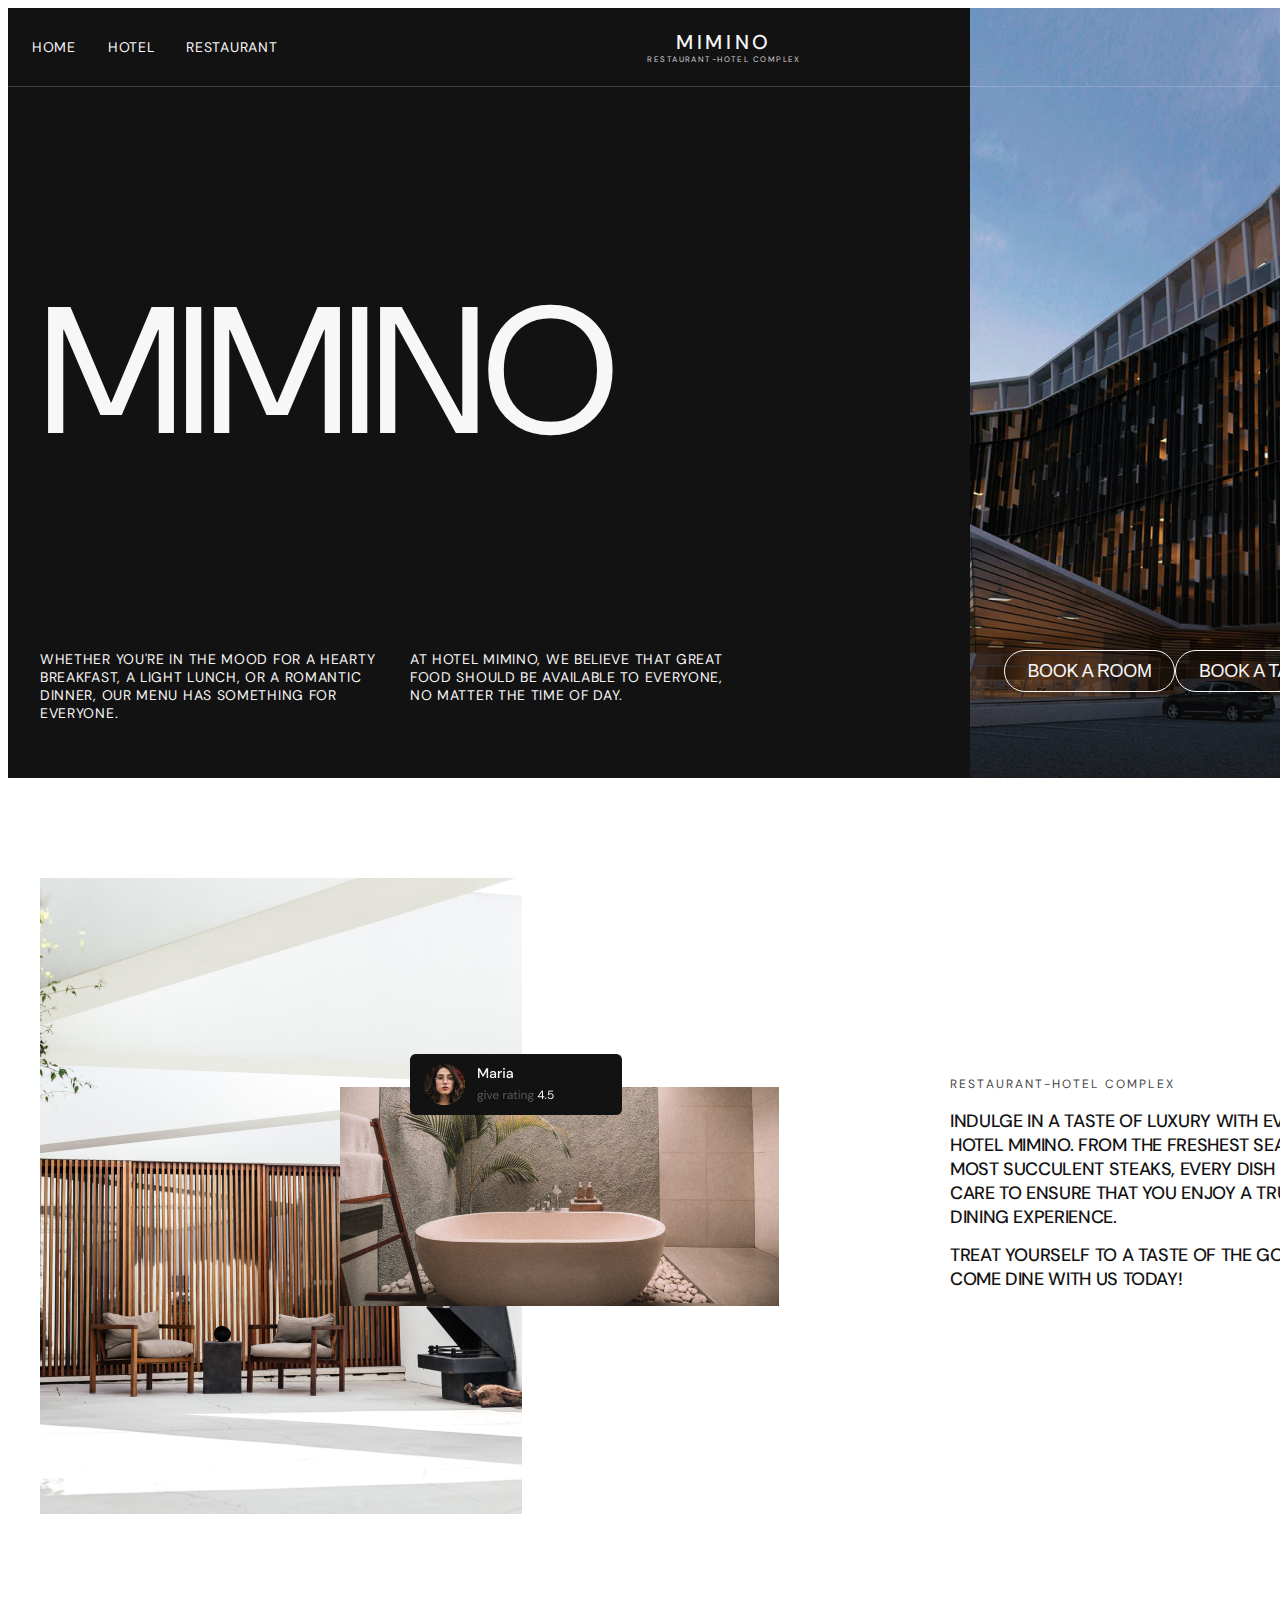
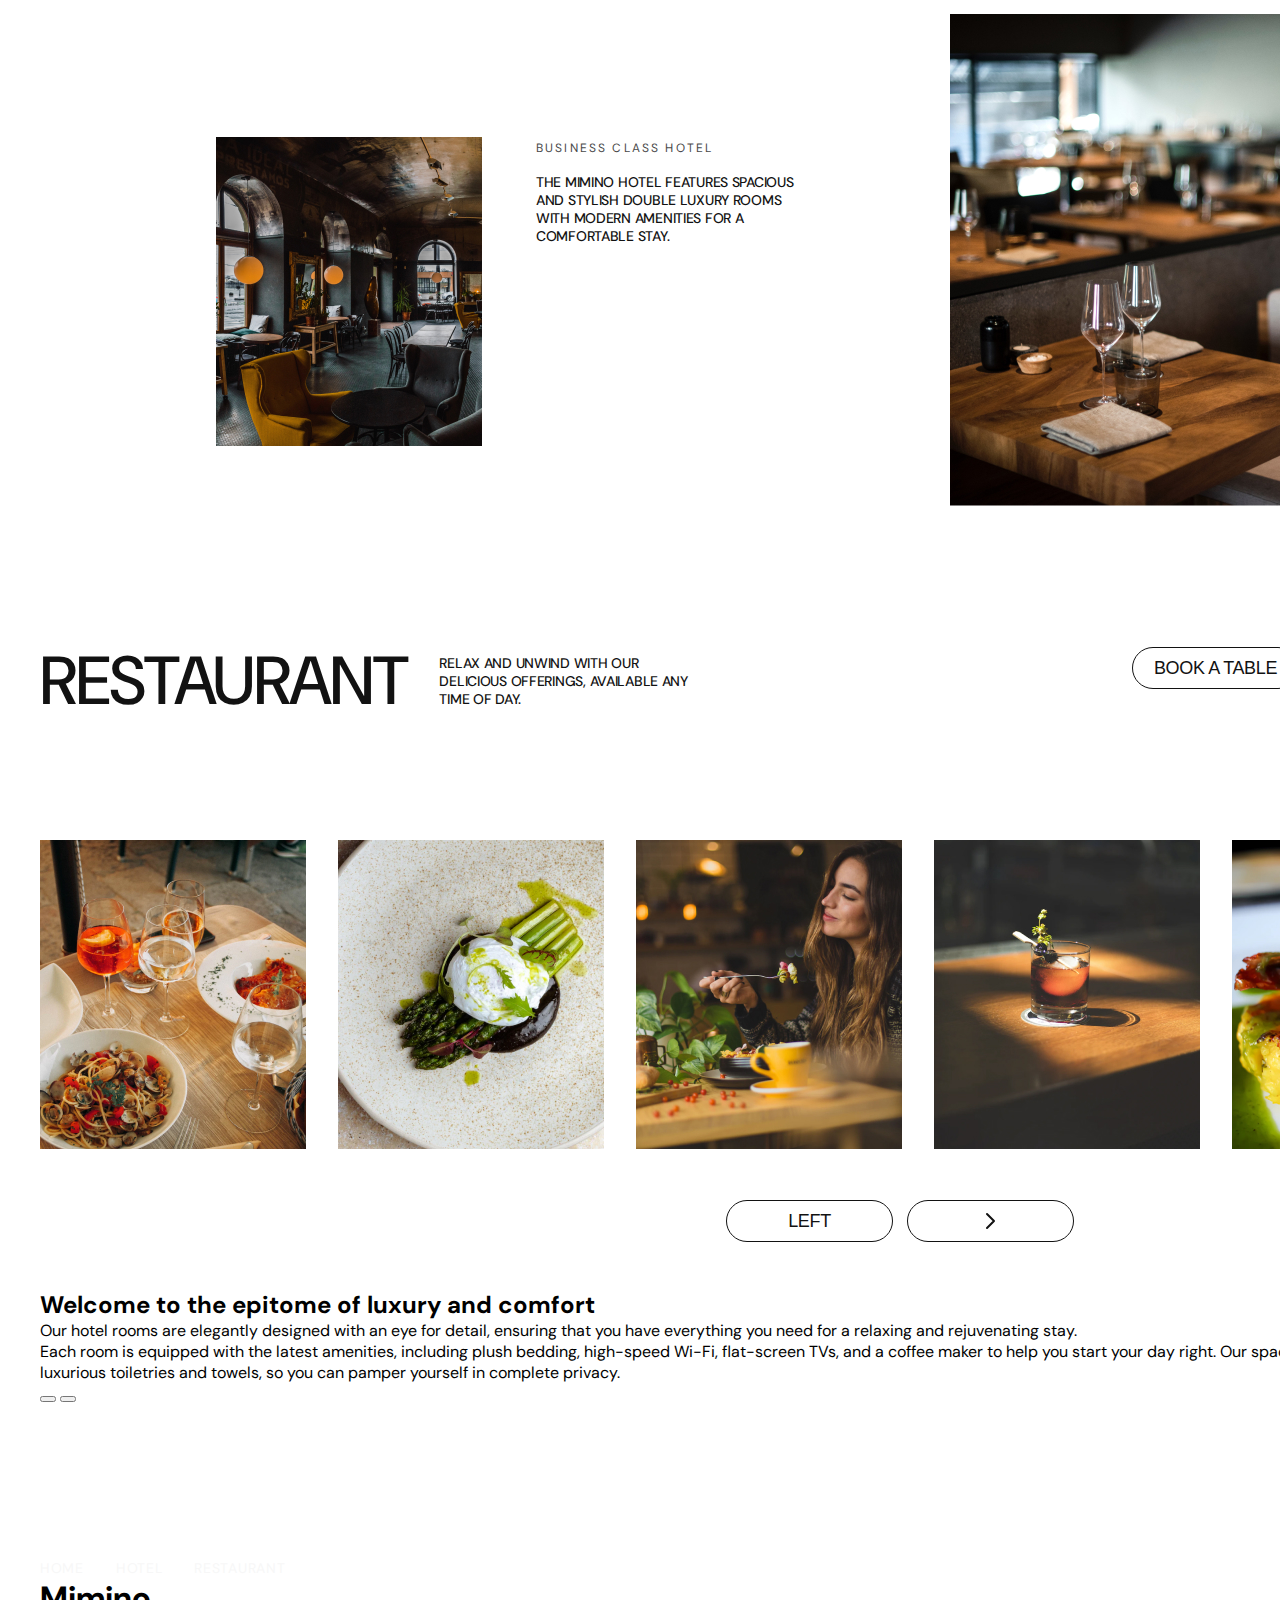
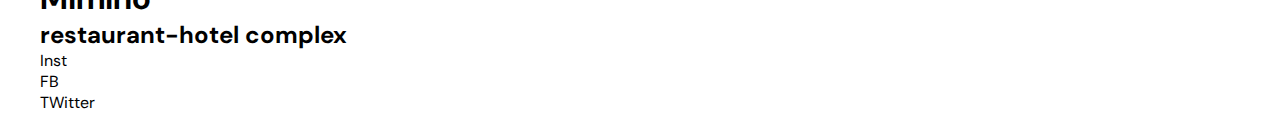
==== commit c5e8e1b2: "add fix" ====
--- a/index.html
+++ b/index.html
@@ -12,19 +12,13 @@
     <link rel="stylesheet" href="./style/style.css">
 </head>
 <body>
-    <header class="header" style="display: none;">
+    <header class="header">
         <div class="container header-container">
             <nav class="navigation">
                 <ul class="navigation-list">
-                    <li class="item active">
-                        <a href="./index.html">Home</a>
-                    </li>
-                    <li class="item">
-                        <a href="">Hotel</a>
-                    </li>
-                    <li class="item">
-                        <a href="./restaurant.html">Restaurant</a>
-                    </li>
+                    <li class="item">Home</li>
+                    <li class="item">Hotel</li>
+                    <li class="item">Restaurant</li>
                 </ul>
             </nav>
                 <div class="logo-wrap">
@@ -32,26 +26,14 @@
                     <h2 class="suptitle">restaurant-hotel complex</h2>
                 </div>
                 <ul class="social-list">
-                    <li class="item">
-                        <a href="">
-                            <img src="./images/Header-social/instagram.svg" alt="">
-                        </a>
-                    </li>
-                    <li class="item">
-                        <a href="">
-                            <img src="./images/Header-social/facebook.svg" alt="">
-                        </a>
-                    </li>
-                    <li class="item">
-                        <a href="">
-                            <img src="./images/Header-social/twitter.svg" alt="">
-                        </a>
-                    </li>
+                    <li class="item">Inst</li>
+                    <li class="item">FB</li>
+                    <li class="item">TWitter</li>
                 </ul>
         </div>
     </header>
     <main>
-        <section class="hero" style="display: none;">
+        <section class="hero">
             <div class="container hero-container">
                 <h1 class="title">Mimino</h1>
                 <div class="content-container">
@@ -61,13 +43,13 @@
                     </div>
                     <img class="img-hero" src="./images/unsplash_RFDP7_80v5A.jpg" alt="">
                     <div class="button-wrap">
-                        <button data-modal-br-open type="button">book a room</button>
-                        <button data-modal-bt-open type="button">book  a table</button>
+                        <button type="button">book a room</button>
+                        <button type="button">book  a table</button>
                     </div>
                 </div>
             </div>
         </section>
-        <section class="about" style="display: none;">
+        <section class="about">
             <div class="container">
                 <ul class="about-list">
                     <li class="item">
@@ -93,276 +75,86 @@
         </section>
         <section class="restaurant">
             <div class="container">
-                <div class="restaurant-wrap" style="display: none;">
+                <div class="restaurant-wrap">
                     <h1 class="title">restaurant</h1>
                     <p class="text">Relax and unwind with our delicious offerings, available any time of day.</p>
                     <div class="button-wrap">
-                        <button type="button" data-modal-bt-open>book a table</button>
-                        <button type="button"> <a href="./restaurant.html#menu">View the menu</a></button>
+                        <button type="button">book a table</button>
+                        <button type="button">View the menu</button>
                     </div>
                 </div>
-                <div  class="gallery">  
+                <div class="gallery">   
                     <div class="photo-slider">
-                        <picture class="img-js">
-                            <source 
-                            srcset="./images/restaurant/image11.jpg" type="image/jpeg"
-                            media="(min-width:1440px)">
-                            <source 
-                            srcset="./images/restaurant-tablet/image.jpg" type="image/jpeg"
-                            media="(min-width:768px)">
-                            <source 
-                            srcset="./images/restaurant-mobile/image.jpg" type="image/jpeg"
-                            media="(max-width:767px)">
-                            <img src="./images/restaurant/image11.jpg" alt="">
-                        </picture>
-                        <picture>
-                            <source 
-                            srcset="./images/restaurant/image22.jpg" type="image/jpeg"
-                            media="(min-width:1440px)">
-                            <source 
-                            srcset="./images/restaurant-tablet/image-1.jpg" type="image/jpeg"
-                            media="(min-width:768px)">
-                            <source  
-                            srcset="./images/restaurant-mobile/image-1.jpg" type="image/jpeg"
-                            media="(max-width:767px)">
-                            <img src="./images/restaurant/image22.jpg" alt="">
-                        </picture>
-                        <picture>
-                            <source 
-                            srcset="./images/restaurant/image33.jpg" type="image/jpeg"
-                            media="(min-width:1440px)">
-                            <source  
-                            srcset="./images/restaurant-tablet/image-2.jpg" type="image/jpeg" 
-                            media="(min-width:768px)">
-                            <source 
-                            srcset="./images/restaurant-mobile/image-2.jpg" type="image/jpeg"
-                            media="(max-width:767px)">
-                            <img src="./images/restaurant/image33.jpg" alt="">
-                        </picture>
-                        <picture>
-                            <source 
-                            srcset="./images/restaurant/image44.jpg" type="image/jpeg"
-                            media="(min-width:1440px)">
-                            <source 
-                            srcset="./images/restaurant-tablet/image-3.jpg" type="image/jpeg"
-                            media="(min-width:768px)">
-                            <source 
-                            srcset="./images/restaurant-mobile/image-3.jpg" type="image/jpeg"
-                            media="(max-width:767px)">
-                            <img src="./images/restaurant/image44.jpg" alt="">
-                        </picture>
-                        <picture>
-                            <source 
-                            srcset="./images/restaurant/image55.jpg" type="image/jpeg"
-                            media="(min-width:1440px)">
-                            <source 
-                            srcset="./images/restaurant-tablet/image-4.jpg" type="image/jpeg"
-                            media="(min-width:768px)">
-                            <source  
-                            srcset="./images/restaurant-mobile/image-4.jpg" type="image/jpeg"
-                            media="(max-width:767px)">
-                            <img src="./images/restaurant/image55.jpg" alt="">
-                        </picture>
-                        
-                        
+                        <img src="./images/restaurant/image11 .jpg" alt="" class="img-slider">
+                        <img src="./images/restaurant/image22.jpg" alt="" class="img-slider">
+                        <img src="./images/restaurant/image-33.jpg" alt="" class="img-slider">
+                        <img src="./images/restaurant/image44.jpg" alt="" class="img-slider">
+                        <img src="/images/restaurant/image55.jpg" alt="" class="img-slider">
+                        <img src="./images/restaurant/image-1.jpg" alt="" class="img-slider">
+                        <img src="./images/restaurant/image-2.jpg" alt="" class="img-slider">
+                        <img src="./images/restaurant/image-3.jpg" alt="" class="img-slider">
+                        <img src="./images/restaurant/image-4.jpg" alt="" class="img-slider">
+                        <img src="./images/restaurant/image.jpg" alt="" class="img-slider">
                     </div>
                     <div class="button-wrap">
-                        <button class="button-left" type="button">
-                            <img  src="/images/button-l.svg" alt="">
-                        </button>
+                        <button class="button-left" type="button">left</button>
                         <button class="button-right" type="button">
-                            <img  src="/images/button-r.svg" alt="">
+                            <svg xmlns="http://www.w3.org/2000/svg" width="36" height="36" fill="none">
+                                <path stroke="#121212" stroke-linecap="round" stroke-linejoin="round" stroke-width="2" d="m14 25 7-7-7-7"/>
+                            </svg>
                         </button>
                     </div>
                 </div>  
             </div>
         </section>
-        <section class="welcome" style="display: none;">
-            <div class="container welcome-container">
-                <img src="./images/welcome.jpg" alt="">
-                <div class="text-wrap">
-                    <h2 class="title">Welcome to the epitome of luxury and comfort</h2>
-                    <div>
-                        <p class="text">Our hotel rooms are elegantly designed with an eye for detail, ensuring that you have everything you need for a relaxing and rejuvenating stay.</p>
-                        <p class="text">Each room is equipped with the latest amenities, including plush bedding, high-speed Wi-Fi, flat-screen TVs, and a coffee maker to help you start your day right. Our spacious bathrooms feature luxurious toiletries and towels, so you can pamper yourself in complete privacy.</p>
-                    </div>
-                </div>
+        <section class="welcome">
+            <div class="container">
+                <img src="" alt="">
+                <h2>Welcome to the epitome of luxury and comfort</h2>
+                <p>Our hotel rooms are elegantly designed with an eye for detail, ensuring that you have everything you need for a relaxing and rejuvenating stay.</p>
+                <p>Each room is equipped with the latest amenities, including plush bedding, high-speed Wi-Fi, flat-screen TVs, and a coffee maker to help you start your day right. Our spacious bathrooms feature luxurious toiletries and towels, so you can pamper yourself in complete privacy.</p>
             </div>
         </section>
-        <section class="hotel" style="display: none;">
+        <section class="hotel">
             <div class="container">
-                <div class="hotel-text-wrap">
-                    <h2 class="title">Hotel</h2>
-                    <p class="text">Book your stay with us now and experience the epitome of comfort and luxury at our hotel. We guarantee you'll be thrilled with your decision.</p>
-                    <div class="button-wrap">
-                        <button data-modal-br-open type="button">Book a room</button>
-                        <button type="button">View rooms</button>
-                    </div>
-                </div>
-                <div class="img-wrap">
-                    <img src="./images/Hotel/bottles.jpg" alt="">
-                    <img src="./images/Hotel/bath.jpg" alt="">
-                    <img src="./images/Hotel/bad.jpg" alt="">
-                    <img src="./images/Hotel/sink.jpg" alt="">
-                    <img src="./images/Hotel/tubs.jpg" alt="">
-                </div>
+                <h2></h2>
+                <p></p>
+                <button type="button"></button>
+                <button type="button"></button>
+                <img src="" alt="">
+                <img src="" alt="">
+                <img src="" alt="">
+                <img src="" alt="">
+                <img src="" alt="">
             </div>
         </section>
-        <section class="location" style="display: none;">
-            <div class="container location-container">
-                <iframe src="https://www.google.com/maps/embed?pb=!1m18!1m12!1m3!1d2585.9226606192624!2d34.525108634210476!3d49.599207886739215!2m3!1f0!2f0!3f0!3m2!1i1024!2i768!4f13.1!3m3!1m2!1s0x40d82601f3347a5f%3A0x36f3f9aeec44a6a!2z0YPQuy4g0JzQsNGA0YjQsNC70LAg0JHQuNGA0Y7Qt9C-0LLQsCwgMTUsINCf0L7Qu9GC0LDQstCwLCDQn9C-0LvRgtCw0LLRgdC60LDRjyDQvtCx0LvQsNGB0YLRjCwgMzYwMDA!5e0!3m2!1sru!2sua!4v1676822870559!5m2!1sru!2sua" width="640" height="524" style="border:0;" allowfullscreen="" loading="lazy" referrerpolicy="no-referrer-when-downgrade"></iframe>
-                <div class="location-wrap">
-                    <h2 class="title">location</h2>
-                    <div class="address-wrap">
-                        <address class="address">
-                            <a href="https://goo.gl/maps/1MPY6mJMo9btD4Nj8">Ukraine, Poltava, <br>
-                            St. Marshal Biryuzov, 15</a>
-                        </address>
-                        <div class="tel-wrap">
-                            <p class="text">call us:</p>
-                            <div>
-                                <a class="tel" href="tel:095559533">(095) 555 95 33</a>
-                                <a class="tel" href="tel:0668491089">(066) 849 10 89</a>
-                            </div>
-                        </div>
-                    </div>
-                </div>
+        <section class="location">
+            <div class="container">
+                <h2></h2>
+                <iframe src="" frameborder="0"></iframe>
+                <p></p>
+                <p></p>
             </div>
         </section>
     </main>
-    <footer class="footer" style="display: none;"> 
-        <div class="container footer-container">
-            <nav class="navigation">
+    <footer> 
+        <div class="container">
+            <nav>
                 <ul class="navigation-list">
-                    <li class="item"><a href="./index.html">Home</a></li>
+                    <li class="item">Home</li>
                     <li class="item">Hotel</li>
-                    <li class="item"><a href="./restaurant.html">Restaurant</a></li>
+                    <li class="item">Restaurant</li>
                 </ul>
             </nav>
-                <div class="logo-wrap">
-                    <h1 class="title">Mimino</h1>
-                    <h2 class="suptitle">restaurant-hotel complex</h2>
-                </div>
+                <h1>Mimino</h1>
+                <h2>restaurant-hotel complex</h2>
                 <ul class="social-list">
-                    <li class="item">
-                        <img src="./images/Social/instagram.svg" alt="">
-                    </li>
-                    <li class="item">
-                        <img src="./images/Social/facebook.svg" alt="">
-                    </li>
-                    <li class="item">
-                        <img src="./images/Social/twitter.svg" alt="">
-                    </li>
+                    <li class="item">Inst</li>
+                    <li class="item">FB</li>
+                    <li class="item">TWitter</li>
                 </ul>
         </div>
     </footer>
-    <div class="backdrop is-hidden" data-modal-bt>
-        <div class="modal-bt">
-            <h2>BOOK <i>A TABLE</i></h2>
-            <form action="">
-                <label>
-                    <input type="text" placeholder="Your name" title="Only letters required" required autofocus>
-                    Who should book a table for?
-                </label>
-                <label>
-                    <div class="select-wrap">
-                        <select name="people-num" id="" required>
-                            <option value="default">number of people</option>
-                            <option value="1">1</option>
-                            <option value="2">2</option>
-                            <option value="3">3</option>
-                            <option value="4">4</option>
-                            <option value="5">5</option>
-                            <option value="6">6</option>
-                            <option value="7">7</option>
-                            <option value="8">8</option>
-                            <option value="9">9</option>
-                            <option value="9">10</option>
-                            <option value="more">More than 10</option>
-                        </select>
-                    </div >
-                </label>
-                <label>
-                    <input type="tel" placeholder="+38()" pattern="^\(\d{3}\)\d{3}-\d{2}-\d{2}$" title="телефон в формате (ХХХ)XXX-XX-XX" required>
-                    phone number
-                </label>
-                <label>
-                    <div class="select-wrap">
-                        <select name="date" id="" required>
-                            <option value="today">today</option>
-                            <option value="tomorrow">tomorrow</option>
-                            <option value="day-after-tomorrow">day after tomorrow</option>
-                            <option value="this-week">this week</option>
-                            <option value="no-date">Haven`t decide yet</option>
-                        </select>
-                    </div >
-                    What date to book?
-                </label>
-                <button class="reservation-bt" type="submit">MAKE A RESERVATION</button>
-            </form>
-            <button class="modal-close" data-modal-bt-close type="button">
-                <img src="./images/x.svg" alt="">
-            </button>
-        </div>
-    </div>
-
-    <div class="backdrop is-hidden" data-modal-br>
-        <div class="modal-br">
-            <h2>BOOK <i>A ROOM</i></h2>
-            <form action="">
-                <label>
-                    <input type="text" placeholder="Your name" title="Only letters required" required autofocus>
-                    Who should book a room for?
-                </label>
-                <label>
-                    <input type="tel" placeholder="+38()" pattern="^\(\d{3}\)\d{3}-\d{2}-\d{2}$" title="телефон в формате (ХХХ)XXX-XX-XX" required>
-                    phone number
-                </label>
-                <label>
-                    <div class="select-wrap">
-                        <select name="date" id="" required>
-                            <option value="today">today</option>
-                            <option value="tomorrow">tomorrow</option>
-                            <option value="day-after-tomorrow">day after tomorrow</option>
-                            <option value="this-week">this week</option>
-                            <option value="no-date">Haven`t decide yet</option>
-                        </select>
-                    </div >
-                    Check-in date
-                </label>
-                <label>
-                    <div class="select-wrap">
-                        <select name="people-num" id="" required>
-                            <option value="default">25/04/2023</option>
-                            <option value="1">1</option>
-                            
-                        </select>
-                    </div >
-                    Check-out date
-                </label>
-                <label>
-                    <div class="select-wrap">
-                        <select name="people-num" id="" required>
-                            <option value="default">double suite</option>
-                            <option value="1">double suite</option>
-                            <option value="1">single suite</option>
-                            <option value="1">triple suite</option>
-                            <option value="1">quad suite</option>
-                            <option value="1">double-double suite</option>
-                            
-                        </select>
-                    </div >
-                    Check-out date
-                </label>
-                <button class="reservation-bt" type="submit">MAKE A RESERVATION</button>
-            </form>
-            <button class="modal-close" data-modal-br-close type="button">
-                <img src="./images/x.svg" alt="">
-            </button>
-        </div>
-    </div>
-    <script src="./js/adapt-gallery.js"></script>
-    <script src="./js/modal-bt.js"></script>
-    <script src="./js/modal-br.js"></script>
+    <script src="./js/gallery.js"></script>
 </body>
 </html>--- a/style/style.css
+++ b/style/style.css
@@ -1,1116 +1,403 @@
-:root {
-}
-
-body {
-  font-family: "DM Sans", sans-serif;
-  font-style: normal;
-  background-color: #f6f6f6;
+:root{
+
+}
+
+
+body{
+    font-family: 'DM Sans', sans-serif;
+    font-style: normal;
 }
 
 a {
-  text-decoration: none;
+    text-decoration: none;
 }
 ul {
-  list-style: none;
-}
-h1,
-h2,
-h3,
-h4,
-h5,
-h6,
-p,
-ul {
-  margin-top: 0;
-  margin-bottom: 0;
-  padding: 0;
-}
-
-button {
-  margin: 0;
-  padding: 0;
-}
-img {
-  display: block;
-}
-
-.container {
-  max-width: 1440px;
-  padding-left: 32px;
-  padding-right: 32px;
-  margin-left: auto;
-  margin-right: auto;
+    list-style: none;
+}
+h1,h2,h3,h4,h5,h6,
+p,ul {
+    margin-top: 0;
+    margin-bottom: 0;
+    padding: 0;
+}
+
+.container{
+    width: 1440px;
+    padding-left: 32px;
+    padding-right: 32px;
+    margin-left: auto;
+    margin-right: auto;
 }
 /* -----------------Header------------------ */
-.header {
-  position: absolute;
-  width: 100%;
-  z-index: 2;
-  left: 50%;
-  background: transparent;
-  height: 78px;
-  border-bottom: 0.5px solid rgba(247, 247, 247, 0.2);
-  transform: translateX(-50%);
-}
-
-.header-container {
-  display: flex;
-}
-
-.header .navigation {
-  height: 78px;
-}
-
-.header .navigation-list {
-  height: 100%;
-  display: flex;
-  gap: 32px;
-  align-items: center;
-}
-
-.header .navigation-list .item {
-  position: relative;
-  display: flex;
-  height: 100%;
-  align-items: center;
-}
-
-.header .navigation-list .item.active::before {
-  content: "";
-
-  position: absolute;
-  width: 4px;
-  height: 4px;
-  top: 50px;
-  left: 50%;
-
-  transform: translateX(-50%);
-
-  border-radius: 50%;
-  background-color: #f7f7f7;
-}
-
-.header .navigation-list .item a {
-  padding-top: 30px;
-  padding-bottom: 30px;
-  font-weight: 400;
-  font-size: 14px;
-  line-height: 18px;
-  /* identical to box height, or 129% */
-
-  letter-spacing: 0.05em;
-  text-transform: uppercase;
-
-  color: #f7f7f7;
-}
-
-.header .title {
-  font-weight: 500;
-  font-size: 20px;
-  line-height: 24px;
-  /* identical to box height, or 120% */
-
-  letter-spacing: 0.18em;
-  text-transform: uppercase;
-
-  color: #f7f7f7;
+.header{
+    position: absolute;
+    width: 100%;
+    z-index: 2;
+    left: 50%;
+    background: transparent;
+    height: 78px;
+    border-bottom: 0.5px solid rgba(247, 247, 247, 0.2);
+    transform: translateX(-50%);
+}
+
+.header-container{
+    display: flex;
+}
+
+.navigation{
+    height: 78px;
+}
+
+.navigation-list{
+    height: 100%;
+    display: flex;
+    gap: 32px;
+    align-items: center;
+}
+
+.navigation-list .item{
+    font-weight: 400;
+    font-size: 14px;
+    line-height: 18px;
+    /* identical to box height, or 129% */
+
+    letter-spacing: 0.05em;
+    text-transform: uppercase;
+
+    color: #F7F7F7;
+}
+.header .title{
+    font-weight: 500;
+    font-size: 20px;
+    line-height: 24px;
+    /* identical to box height, or 120% */
+
+    letter-spacing: 0.18em;
+    text-transform: uppercase;
+
+    color: #F7F7F7;
 }
 
 .header .suptitle {
-  font-weight: 400;
-
-  font-size: 8px;
-  line-height: 10px;
-  /* identical to box height, or 125% */
-
-  letter-spacing: 0.18em;
-  text-transform: uppercase;
-
-  color: #d8d7d7;
-}
-
-.header .logo-wrap {
-  display: flex;
-  flex-direction: column;
-  align-items: center;
-  justify-content: center;
-  margin-left: 370px;
-}
-
-.header .social-list {
-  margin-left: auto;
-  display: flex;
-  align-items: center;
-  gap: 17px;
-  color: #f7f7f7;
+    font-weight: 400;
+
+    font-size: 8px;
+line-height: 10px;
+/* identical to box height, or 125% */
+
+letter-spacing: 0.18em;
+text-transform: uppercase;
+
+color: #D8D7D7;
+}
+
+.logo-wrap{
+    display: flex;
+    flex-direction: column;
+    align-items: center;
+    justify-content: center;
+    margin-left: 370px;
+}
+
+.header .social-list{
+    margin-left: auto;
+    display: flex;
+    align-items: center;
+    gap: 17px;
+    color: #F7F7F7;
 }
 
 /* -----------------HERO------------------ */
 
-.hero {
-  padding-top: 274px;
-  padding-bottom: 56px;
-  background: #121212;
-}
-
-.hero-container {
-  position: relative;
+.hero{
+    padding-top: 274px;
+    padding-bottom: 56px;
+    background: #121212;
+}
+
+.hero-container{
+    position: relative;
 }
 
 .hero .title {
-  margin-bottom: 188px;
-
-  font-weight: 400;
-  font-size: 180px;
-  line-height: 180px;
-  /* identical to box height, or 100% */
-
-  letter-spacing: -0.02em;
-  text-transform: uppercase;
-
-  color: #f7f7f7;
-}
-
-.hero .text-container {
-  display: flex;
-  width: 684px;
+
+    margin-bottom: 188px;
+
+    font-weight: 400;
+    font-size: 180px;
+    line-height: 180px;
+    /* identical to box height, or 100% */
+
+    letter-spacing: -0.02em;
+    text-transform: uppercase;
+
+    color: #F7F7F7;
+}
+
+.hero .text-container{
+    display: flex;
+    width: 684px;
 }
 
 .hero .text-container .text {
-  font-weight: 400;
-  font-size: 14px;
-  line-height: 18px;
-  /* or 129% */
-
-  letter-spacing: 0.05em;
-  text-transform: uppercase;
-
-  color: #f7f7f7;
-}
-
-.hero .text-container .text + .text {
-  margin-left: 32px;
-}
-
-.hero .text.first-part {
-  width: 338px;
-}
-
-.hero .text.second-part {
-  width: 314px;
-}
-
-.hero .button-wrap {
-  position: relative;
-  margin-left: 280px;
-  display: flex;
-}
-
-.hero button[type="button"] {
-  display: flex;
-
-  align-items: center;
-  justify-content: center;
-  gap: 10px;
-
-  width: 171px;
-  height: 42px;
-
-  border: 0.8px solid #f7f7f7;
-  border-radius: 32px;
-  background-color: transparent;
-
-  font-weight: 400;
-  font-size: 18px;
-  line-height: 24px;
-  /* identical to box height, or 133% */
-
-  letter-spacing: -0.02em;
-  text-transform: uppercase;
-
-  color: #f7f7f7;
-
-  cursor: pointer;
-}
-
-.hero button[type="button"] + button {
-  margin-left: 14px;
-}
-
-.content-container {
-  display: flex;
-}
-
-.img-hero {
-  position: absolute;
-
-  right: 0;
-  bottom: -56px;
+    font-weight: 400;
+    font-size: 14px;
+    line-height: 18px;
+    /* or 129% */
+
+    letter-spacing: 0.05em;
+    text-transform: uppercase;
+
+    color: #F7F7F7;
+}
+
+.hero .text-container .text +.text{
+    margin-left: 32px;
+}
+
+.hero .text.first-part{
+    width: 338px;
+}
+
+.hero .text.second-part{
+    width: 314px;
+}
+
+.button-wrap{
+    position: relative;
+    margin-left: 280px;
+    display: flex;
+}
+
+.hero button[type="button"]{
+    display: flex;
+    
+    align-items: center;
+    justify-content: center;
+    gap: 10px;
+
+    width: 171px;
+    height: 42px;
+
+    border: 0.8px solid #F7F7F7;
+    border-radius: 32px;
+    background-color: transparent;
+
+
+    font-weight: 400;
+    font-size: 18px;
+    line-height: 24px;
+    /* identical to box height, or 133% */
+
+    letter-spacing: -0.02em;
+    text-transform: uppercase;
+
+    color: #F7F7F7;
+
+}
+
+.content-container{
+    display: flex;
+}
+
+.img-hero{
+    position: absolute;
+    
+    right: 0;
+    bottom: -56px;
 }
 
 /* -----------------About------------------*/
 
-.about {
-  padding-top: 100px;
-  padding-bottom: 97px;
-}
-
-.about-list .item {
-  display: flex;
-  position: relative;
-}
-.about-list .item + .item {
-  padding-top: 100px;
-}
-
-.img-about + .img-about {
-  position: absolute;
-}
-
-.about-list .item:nth-child(1) .text-wrap {
-  display: flex;
-  flex-direction: column;
-  margin-left: auto;
-  margin-top: 199px;
-  width: 530px;
-}
-
-.about-list .item:nth-child(2) .text-wrap {
-  display: flex;
-  flex-direction: column;
-  width: 263px;
-
-  margin-top: 127px;
-  margin-left: 496px;
-}
-
-.about-list .suptitle {
-  margin-bottom: 18px;
-  font-weight: 400;
-  font-size: 12px;
-  line-height: 14px;
-  /* identical to box height, or 117% */
-
-  letter-spacing: 0.18em;
-  text-transform: uppercase;
-
-  color: #484848;
-}
-
-.about-list .item:nth-child(1) .text {
-  padding-right: 57px;
-  font-weight: 500;
-  font-size: 18px;
-  line-height: 24px;
-  /* or 133% */
-
-  letter-spacing: -0.02em;
-  text-transform: uppercase;
-
-  color: #121212;
-}
-
-.about-list .text + .text {
-  margin-top: 14px;
-}
-
-.about-list .item:nth-child(2) .text {
-  font-weight: 500;
-  font-size: 14px;
-  line-height: 18px;
-  /* or 129% */
-
-  letter-spacing: -0.02em;
-  text-transform: uppercase;
-
-  color: #121212;
-}
-
-.img-about.bath {
-  top: 209px;
-  left: 300px;
-}
-
-.img-about.comment {
-  top: 176px;
-  left: 370px;
-  z-index: 2;
-}
-
-.img-about.yellow-chairs {
-  position: absolute;
-  top: 223px;
-  left: 176px;
-}
-.img-about.glasses {
-  margin-left: auto;
+.about{
+    padding-top: 100px;
+    padding-bottom: 97px;
+
+}
+
+.about-list .item{
+    display: flex;
+    position: relative;
+}
+.about-list .item+ .item{
+    padding-top: 100px;
+}
+
+
+.img-about +.img-about{
+    position: absolute;
+}
+
+.about-list .item:nth-child(1) .text-wrap{
+    display: flex;
+    flex-direction: column;
+    margin-left: auto;
+    margin-top: 199px;
+    width: 530px;
+}
+
+.about-list .item:nth-child(2) .text-wrap{
+    display: flex;
+    flex-direction: column;
+    width: 263px;
+
+    margin-top: 127px;
+    margin-left: 496px;
+}
+
+.about-list .suptitle{
+    margin-bottom: 18px;
+    font-weight: 400;
+    font-size: 12px;
+    line-height: 14px;
+    /* identical to box height, or 117% */
+
+    letter-spacing: 0.18em;
+    text-transform: uppercase;
+
+    color: #484848;
+}
+
+.about-list .item:nth-child(1) .text{
+    padding-right: 57px;
+    font-weight: 500;
+    font-size: 18px;
+    line-height: 24px;
+    /* or 133% */
+
+    letter-spacing: -0.02em;
+    text-transform: uppercase;
+
+    color: #121212;
+}
+
+.about-list .text +.text{
+    margin-top: 14px;
+}
+
+.about-list .item:nth-child(2) .text{
+    font-weight: 500;
+    font-size: 14px;
+    line-height: 18px;
+    /* or 129% */
+
+    letter-spacing: -0.02em;
+    text-transform: uppercase;
+
+    color: #121212;
+}
+
+
+.img-about.bath{
+    top: 209px;
+    left: 300px;
+}
+
+.img-about.comment{
+    top: 176px;
+    left: 370px;
+    z-index: 2;
+}
+
+.img-about.yellow-chairs{
+    position: absolute;
+    top: 223px;
+    left: 176px;
+}
+.img-about.glasses{
+    margin-left: auto;
 }
 
 /* -----------------Restaurant------------------*/
 
-.restaurant {
-  padding-top: 44px;
-  padding: 26px;
+.restaurant{
+    padding-top: 44px;
 }
 .restaurant .title {
-  font-weight: 500;
-  font-size: 68px;
-  line-height: 68px;
-  /* identical to box height, or 100% */
-
-  letter-spacing: -0.02em;
-  text-transform: uppercase;
-
-  color: #121212;
-}
-
-.restaurant-wrap {
-  display: flex;
-  align-items: center;
-}
-
-.restaurant-wrap .text {
-  width: 253px;
-  margin-left: 32px;
-  margin-right: auto;
-
-  font-weight: 500;
-  font-size: 14px;
-  line-height: 18px;
-  /* or 129% */
-
-  letter-spacing: -0.02em;
-  text-transform: uppercase;
-
-  color: #121212;
-}
-
-.restaurant .restaurant-wrap button {
-  display: flex;
-  align-items: center;
-  justify-content: center;
-
-  width: 167px;
-  height: 42px;
-
-  border: 0.8px solid #121212;
-  border-radius: 32px;
-
-  font-weight: 400;
-  font-size: 18px;
-  line-height: 24px;
-  /* identical to box height, or 133% */
-
-  letter-spacing: -0.02em;
-  text-transform: uppercase;
-
-  color: #121212;
-  background-color: transparent;
-
-  cursor: pointer;
-}
-
-.restaurant button + button {
-  margin-left: 14px;
-}
-
-.restaurant .restaurant-wrap .button-wrap {
-  height: 68px;
-  display: flex;
-  align-items: flex-start;
-}
-.gallery {
-  width: 100%;
-  overflow: hidden;
+    font-weight: 500;
+    font-size: 68px;
+    line-height: 68px;
+    /* identical to box height, or 100% */
+
+    letter-spacing: -0.02em;
+    text-transform: uppercase;
+
+    color: #121212;
+}
+
+.restaurant-wrap{
+    display: flex;
+    align-items: center;
+}
+
+.restaurant-wrap .text{
+    width: 253px;
+    margin-left: 32px;
+    margin-right: auto;
+
+    font-weight: 500;
+    font-size: 14px;
+    line-height: 18px;
+    /* or 129% */
+
+    letter-spacing: -0.02em;
+    text-transform: uppercase;
+
+    color: #121212;
+}
+
+.restaurant button{
+    display: flex;
+    align-items: center;
+    justify-content: center;
+
+
+    width: 167px;
+    height: 42px;
+
+    border: 0.8px solid #121212;
+    border-radius: 32px;
+
+    font-weight: 400;
+    font-size: 18px;
+    line-height: 24px;
+    /* identical to box height, or 133% */
+
+    letter-spacing: -0.02em;
+    text-transform: uppercase;
+
+    color: #121212;
+    background-color: transparent;
+}
+
+.restaurant button+ button{
+    margin-left: 14px;
+}
+
+.restaurant .button-wrap{
+    height: 68px;
+    display: flex;
+    align-items: flex-start;
+}
+.gallery{
+    width: 100%;
+    overflow: hidden;
 }
 .photo-slider {
-  position: relative;
-  right: 0;
-  margin-top: 125px;
-  display: flex;
-  gap: 32px;
-  transition: all 250ms cubic-bezier(0.075, 0.82, 0.165, 1);
-}
-
-.gallery .button-wrap {
-  margin-top: 51px;
-  display: flex;
-  justify-content: center;
-}
-
-.gallery .button-wrap button {
-  background-color: transparent;
-  border: none;
-
-  cursor: pointer;
-}
-
-@media screen and (max-width:768px){
-
-
-  .container{
-    max-width: 704px; 
-
-  }
-} 
-
-@media screen and (max-width:374px){
-  .photo-slider{
-    gap: 20px;
-  }
-  .container{
-    max-width: 335px; 
-
-  }
-} 
-/* -----------------Welcome------------------*/
-
-.welcome {
-  padding-top: 100px;
-  padding-bottom: 100px;
-}
-
-.welcome-container {
-  display: flex;
-}
-
-.welcome .title {
-  font-weight: 500;
-  font-size: 36px;
-  line-height: 40px;
-  /* or 111% */
-
-  letter-spacing: -0.02em;
-  text-transform: uppercase;
-
-  color: #000000;
-}
-
-.welcome .text {
-  font-weight: 400;
-  font-size: 14px;
-  line-height: 18px;
-  letter-spacing: -0.02em;
-  text-transform: uppercase;
-
-  color: #000000;
-}
-
-.welcome .text + .text {
-  margin-top: 24px;
-}
-
-.welcome .text-wrap {
-  margin-left: 32px;
-  width: 437px;
-  display: flex;
-  flex-direction: column;
-  justify-content: space-between;
-}
-
-/* -----------------Hotel------------------*/
-
-.hotel {
-  padding-top: 44px;
-  padding-bottom: 60px;
-  background: #121212;
-}
-
-.hotel-text-wrap {
-  display: flex;
-  align-items: center;
-}
-
-.hotel-text-wrap .title {
-  font-weight: 500;
-  font-size: 68px;
-  line-height: 68px;
-  /* identical to box height, or 100% */
-
-  letter-spacing: -0.02em;
-  text-transform: uppercase;
-
-  color: #f7f7f7;
-}
-
-.hotel-text-wrap .text {
-  margin-left: 32px;
-  width: 362px;
-  font-weight: 500;
-  font-size: 14px;
-  line-height: 18px;
-  /* or 129% */
-
-  letter-spacing: -0.02em;
-  text-transform: uppercase;
-
-  color: #f7f7f7;
-}
-
-.hotel .button-wrap {
-  align-self: flex-start;
-  margin-left: auto;
-}
-
-.hotel .button-wrap button {
-  width: 170px;
-  height: 42px;
-
-  border: 0.8px solid #f7f7f7;
-  border-radius: 32px;
-
-  background-color: transparent;
-
-  font-weight: 400;
-  font-size: 18px;
-  line-height: 24px;
-  /* identical to box height, or 133% */
-
-  letter-spacing: -0.02em;
-  text-transform: uppercase;
-
-  color: #f7f7f7;
-
-  cursor: pointer;
-}
-
-.hotel .button-wrap button + button {
-  margin-left: 14px;
-}
-
-.hotel .img-wrap {
-  padding-top: 80px;
-  padding-left: 158px;
-  padding-right: 158px;
-  display: grid;
-  grid-template-columns: 320px 420px 320px;
-  grid-template-rows: 260px 260px;
-  grid-column-gap: 32px;
-  grid-row-gap: 28px;
-}
-
-.hotel .img-wrap img:nth-child(3) {
-  grid-column-start: 2;
-  grid-row-start: 1;
-}
-
-.hotel .img-wrap img:nth-child(5) {
-  grid-column-start: 3;
-  grid-row-start: 2;
-}
-
-/* -----------------Location-----------------*/
-
-.location {
-  padding-top: 100px;
-  padding-bottom: 100px;
-}
-
-.location-container {
-  padding-left: 64px;
-  padding-right: 64px;
-  display: flex;
-}
-
-.location iframe {
-  filter: grayscale();
-  mix-blend-mode: luminosity;
-  box-shadow: -14px 24px 68px -16px rgba(0, 0, 0, 0.12);
-}
-
-.location-wrap {
-  margin-left: 32px;
-  display: flex;
-  flex-direction: column;
-  justify-content: space-between;
-}
-
-.location .address-wrap {
-  display: flex;
-  gap: 70px;
-}
-
-.location .tel-wrap {
-  display: flex;
-  gap: 12px;
-}
-
-.location .title {
-  font-weight: 500;
-  font-size: 68px;
-  line-height: 68px;
-  /* identical to box height, or 100% */
-
-  letter-spacing: -0.02em;
-  text-transform: uppercase;
-
-  color: #121212;
-}
-
-.location .address a {
-  font-style: normal;
-  font-weight: 400;
-  font-size: 18px;
-  line-height: 24px;
-  /* or 133% */
-
-  letter-spacing: -0.02em;
-  text-transform: uppercase;
-
-  color: #000000;
-}
-
-.location .tel {
-  display: block;
-
-  font-weight: 400;
-  font-size: 18px;
-  line-height: 24px;
-  /* identical to box height, or 133% */
-
-  letter-spacing: -0.02em;
-
-  color: #121212;
-}
-
-.location .tel-wrap .text {
-  font-weight: 700;
-  font-size: 14px;
-  line-height: 18px;
-  /* identical to box height, or 129% */
-
-  letter-spacing: -0.02em;
-  text-transform: uppercase;
-
-  color: #121212;
-}
-
-/* -----------------Footer-----------------*/
-
-.footer {
-  padding-top: 44px;
-  padding-bottom: 80px;
-
-  width: 100%;
-
-  background: transparent;
-  border-bottom: 0.5px solid rgba(18, 18, 18, 0.3);
-}
-
-.footer-container {
-  display: flex;
-}
-
-.footer .navigation {
-}
-
-.footer .navigation-list {
-  height: 100%;
-  display: flex;
-  gap: 32px;
-}
-
-.footer .navigation-list .item {
-  font-weight: 400;
-  font-size: 14px;
-  line-height: 18px;
-  /* identical to box height, or 129% */
-
-  letter-spacing: 0.05em;
-  text-transform: uppercase;
-
-  color: #121212;
-}
-.footer .title {
-  font-weight: 500;
-  font-size: 20px;
-  line-height: 24px;
-  /* identical to box height, or 120% */
-
-  letter-spacing: 0.18em;
-  text-transform: uppercase;
-
-  color: #121212;
-}
-
-.footer .suptitle {
-  font-weight: 400;
-
-  font-size: 8px;
-  line-height: 10px;
-  /* identical to box height, or 125% */
-
-  letter-spacing: 0.18em;
-  text-transform: uppercase;
-
-  color: #121212;
-}
-
-.footer .logo-wrap {
-  display: flex;
-  flex-direction: column;
-  align-items: center;
-  justify-content: center;
-  margin-left: 370px;
-}
-
-.footer .social-list {
-  margin-left: auto;
-  display: flex;
-  gap: 16px;
-}
-
-/* -----------------Modal Book a table-----------------*/
-
-.backdrop {
-  position: fixed;
-  top: 0;
-  left: 0;
-  width: 100vw;
-  height: 100vh;
-  background-color: #a8a0a089;
-  z-index: 999;
-
-  transform: scale(1);
-  opacity: 1;
-  transition: transform 250ms cubic-bezier(0.4, 0, 0.2, 1),
-    opacity 250ms cubic-bezier(0.4, 0, 0.2, 1),
-    visibility 250ms cubic-bezier(0.4, 0, 0.2, 1);
-}
-
-.backdrop.is-hidden {
-  opacity: 0;
-  visibility: hidden;
-  pointer-events: none;
-  transform: scale(1.3);
-}
-
-.modal-bt {
-  position: relative;
-
-  width: 628px;
-  height: 476px;
-
-  padding: 32px 32px 60px;
-
-  position: absolute;
-  left: 50%;
-  top: 50%;
-  transform: translate(-50%, -50%);
-  background-color: #121212;
-}
-
-.modal-bt h2 {
-  margin-bottom: 60px;
-
-  font-weight: 500;
-  font-size: 36px;
-  line-height: 40px;
-  /* identical to box height, or 111% */
-
-  letter-spacing: -0.02em;
-  text-transform: uppercase;
-
-  color: #f7f7f7;
-}
-
-.modal-bt form {
-  display: flex;
-  column-gap: 32px;
-  row-gap: 40px;
-  flex-wrap: wrap;
-}
-
-.modal-bt form label {
-  flex-basis: calc((100% - 32px) / 2);
-
-  font-weight: 400;
-  font-size: 8px;
-  line-height: 12px;
-  /* identical to box height, or 150% */
-
-  letter-spacing: 0.18em;
-  text-transform: uppercase;
-
-  color: #d8d7d7;
-}
-
-.modal-bt form label input {
-  width: 100%;
-  height: 36px;
-
-  margin-bottom: 8px;
-  padding-bottom: 18px;
-
-  font-weight: 500;
-  font-size: 14px;
-  line-height: 18px;
-  /* identical to box height, or 129% */
-
-  letter-spacing: -0.02em;
-  text-transform: uppercase;
-
-  color: #f7f7f7;
-  background-color: transparent;
-
-  border: none;
-  border-bottom: 0.8px solid rgba(247, 247, 247, 0.2);
-
-  outline: none;
-}
-
-.modal-bt form .select-wrap {
-  position: relative;
-}
-
-.modal-bt form label select {
-  width: 100%;
-  height: 36px;
-
-  appearance: none;
-
-  margin-bottom: 8px;
-  padding-bottom: 18px;
-
-  font-weight: 500;
-  font-size: 14px;
-  line-height: 18px;
-  /* identical to box height, or 129% */
-
-  letter-spacing: -0.02em;
-  text-transform: uppercase;
-
-  color: #f7f7f7;
-  background-color: transparent;
-
-  border: none;
-  border-bottom: 0.8px solid rgba(247, 247, 247, 0.2);
-  outline: none;
-}
-.modal-bt form label .select-wrap::before {
-  content: "";
-  position: absolute;
-  width: 20px;
-  height: 20px;
-  background-image: url(../images/chevron-down.svg);
-  top: 0;
-  right: 0;
-
-  pointer-events: none;
-}
-
-.modal-bt form label select option {
-  background-color: #121212;
-}
-
-.modal-bt form label input::placeholder {
-  font-weight: 500;
-  font-size: 14px;
-  line-height: 18px;
-  /* identical to box height, or 129% */
-
-  letter-spacing: -0.02em;
-  text-transform: uppercase;
-
-  color: #f7f7f7;
-}
-
-.modal-bt .reservation-bt {
-  display: block;
-
-  margin-left: auto;
-  margin-right: auto;
-  margin-top: 40px;
-  padding: 14px 133px;
-
-  font-weight: 400;
-  font-size: 18px;
-  line-height: 24px;
-  /* identical to box height, or 133% */
-
-  letter-spacing: -0.02em;
-  text-transform: uppercase;
-  color: #f7f7f7;
-
-  border: 0.8px solid #f7f7f7;
-  border-radius: 32px;
-
-  background-color: transparent;
-
-  cursor: pointer;
-}
-
-.modal-bt .modal-close {
-  position: absolute;
-  top: 24px;
-  right: 24px;
-  background-color: transparent;
-  border: none;
-  cursor: pointer;
-}
-
-/* -----------------Modal Book a room-----------------*/
-
-.modal-br {
-  position: relative;
-
-  width: 628px;
-  height: 572px;
-
-  padding: 32px 32px 60px;
-
-  position: absolute;
-  left: 50%;
-  top: 50%;
-  transform: translate(-50%, -50%);
-  background-color: #121212;
-}
-
-.modal-br h2 {
-  margin-bottom: 60px;
-
-  font-weight: 500;
-  font-size: 36px;
-  line-height: 40px;
-  /* identical to box height, or 111% */
-
-  letter-spacing: -0.02em;
-  text-transform: uppercase;
-
-  color: #f7f7f7;
-}
-
-.modal-br form {
-  display: flex;
-  column-gap: 32px;
-  row-gap: 40px;
-  flex-wrap: wrap;
-}
-
-.modal-br form label {
-  flex-basis: calc((100% - 32px) / 2);
-
-  font-weight: 400;
-  font-size: 8px;
-  line-height: 12px;
-  /* identical to box height, or 150% */
-
-  letter-spacing: 0.18em;
-  text-transform: uppercase;
-
-  color: #d8d7d7;
-}
-
-.modal-br form label input {
-  width: 100%;
-  height: 36px;
-
-  margin-bottom: 8px;
-  padding-bottom: 18px;
-
-  font-weight: 500;
-  font-size: 14px;
-  line-height: 18px;
-  /* identical to box height, or 129% */
-
-  letter-spacing: -0.02em;
-  text-transform: uppercase;
-
-  color: #f7f7f7;
-  background-color: transparent;
-
-  border: none;
-  border-bottom: 0.8px solid rgba(247, 247, 247, 0.2);
-
-  outline: none;
-}
-
-.modal-br .modal-close {
-  position: absolute;
-  top: 24px;
-  right: 24px;
-  background-color: transparent;
-  border: none;
-  cursor: pointer;
-}
-
-.modal-br .reservation-bt {
-  display: block;
-
-  margin-left: auto;
-  margin-right: auto;
-  margin-top: 80px;
-  padding: 14px 133px;
-
-  font-weight: 400;
-  font-size: 18px;
-  line-height: 24px;
-  /* identical to box height, or 133% */
-
-  letter-spacing: -0.02em;
-  text-transform: uppercase;
-  color: #f7f7f7;
-
-  border: 0.8px solid #f7f7f7;
-  border-radius: 32px;
-
-  background-color: transparent;
-
-  cursor: pointer;
-}
-
-.modal-br form .select-wrap {
-  position: relative;
-}
-
-.modal-br form label select {
-  width: 100%;
-  height: 36px;
-
-  appearance: none;
-
-  margin-bottom: 8px;
-  padding-bottom: 18px;
-
-  font-weight: 500;
-  font-size: 14px;
-  line-height: 18px;
-  /* identical to box height, or 129% */
-
-  letter-spacing: -0.02em;
-  text-transform: uppercase;
-
-  color: #f7f7f7;
-  background-color: transparent;
-
-  border: none;
-  border-bottom: 0.8px solid rgba(247, 247, 247, 0.2);
-  outline: none;
-}
-.modal-br form label .select-wrap::before {
-  content: "";
-  position: absolute;
-  width: 20px;
-  height: 20px;
-  background-image: url(../images/chevron-down.svg);
-  top: 0;
-  right: 0;
-
-  pointer-events: none;
-}
-
-.modal-br form label select option {
-  background-color: #121212;
-}
-
-.modal-br form label input::placeholder {
-  font-weight: 500;
-  font-size: 14px;
-  line-height: 18px;
-  /* identical to box height, or 129% */
-
-  letter-spacing: -0.02em;
-  text-transform: uppercase;
-
-  color: #f7f7f7;
-}
+    position: relative;
+    margin-top: 125px;
+    display: flex;
+    gap: 32px;
+    transition: all 250ms cubic-bezier(0.075, 0.82, 0.165, 1);
+}
+
+.gallery .button-wrap{
+    margin-top: 51px;
+    display: flex;
+    justify-content: center;
+}
+
+.svg-icon{
+    fill:#121212;
+    stroke: #121212;
+}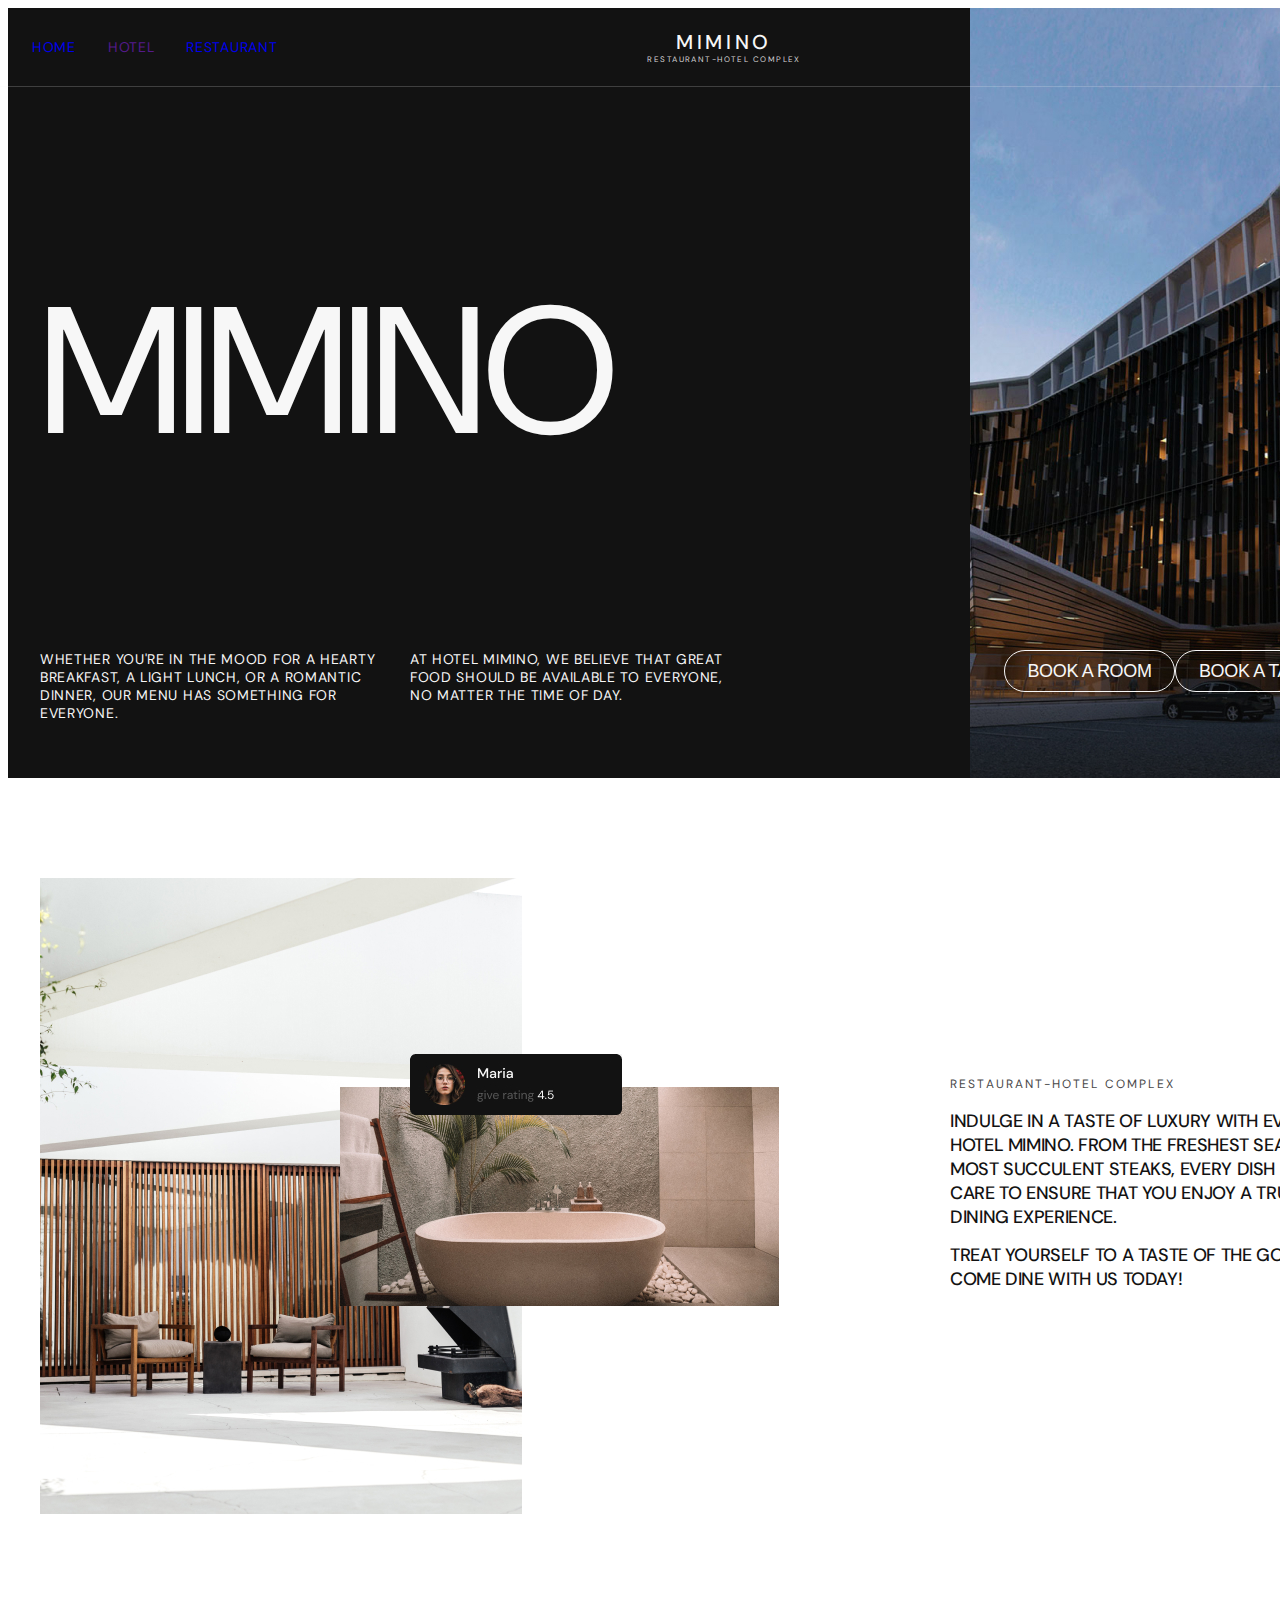
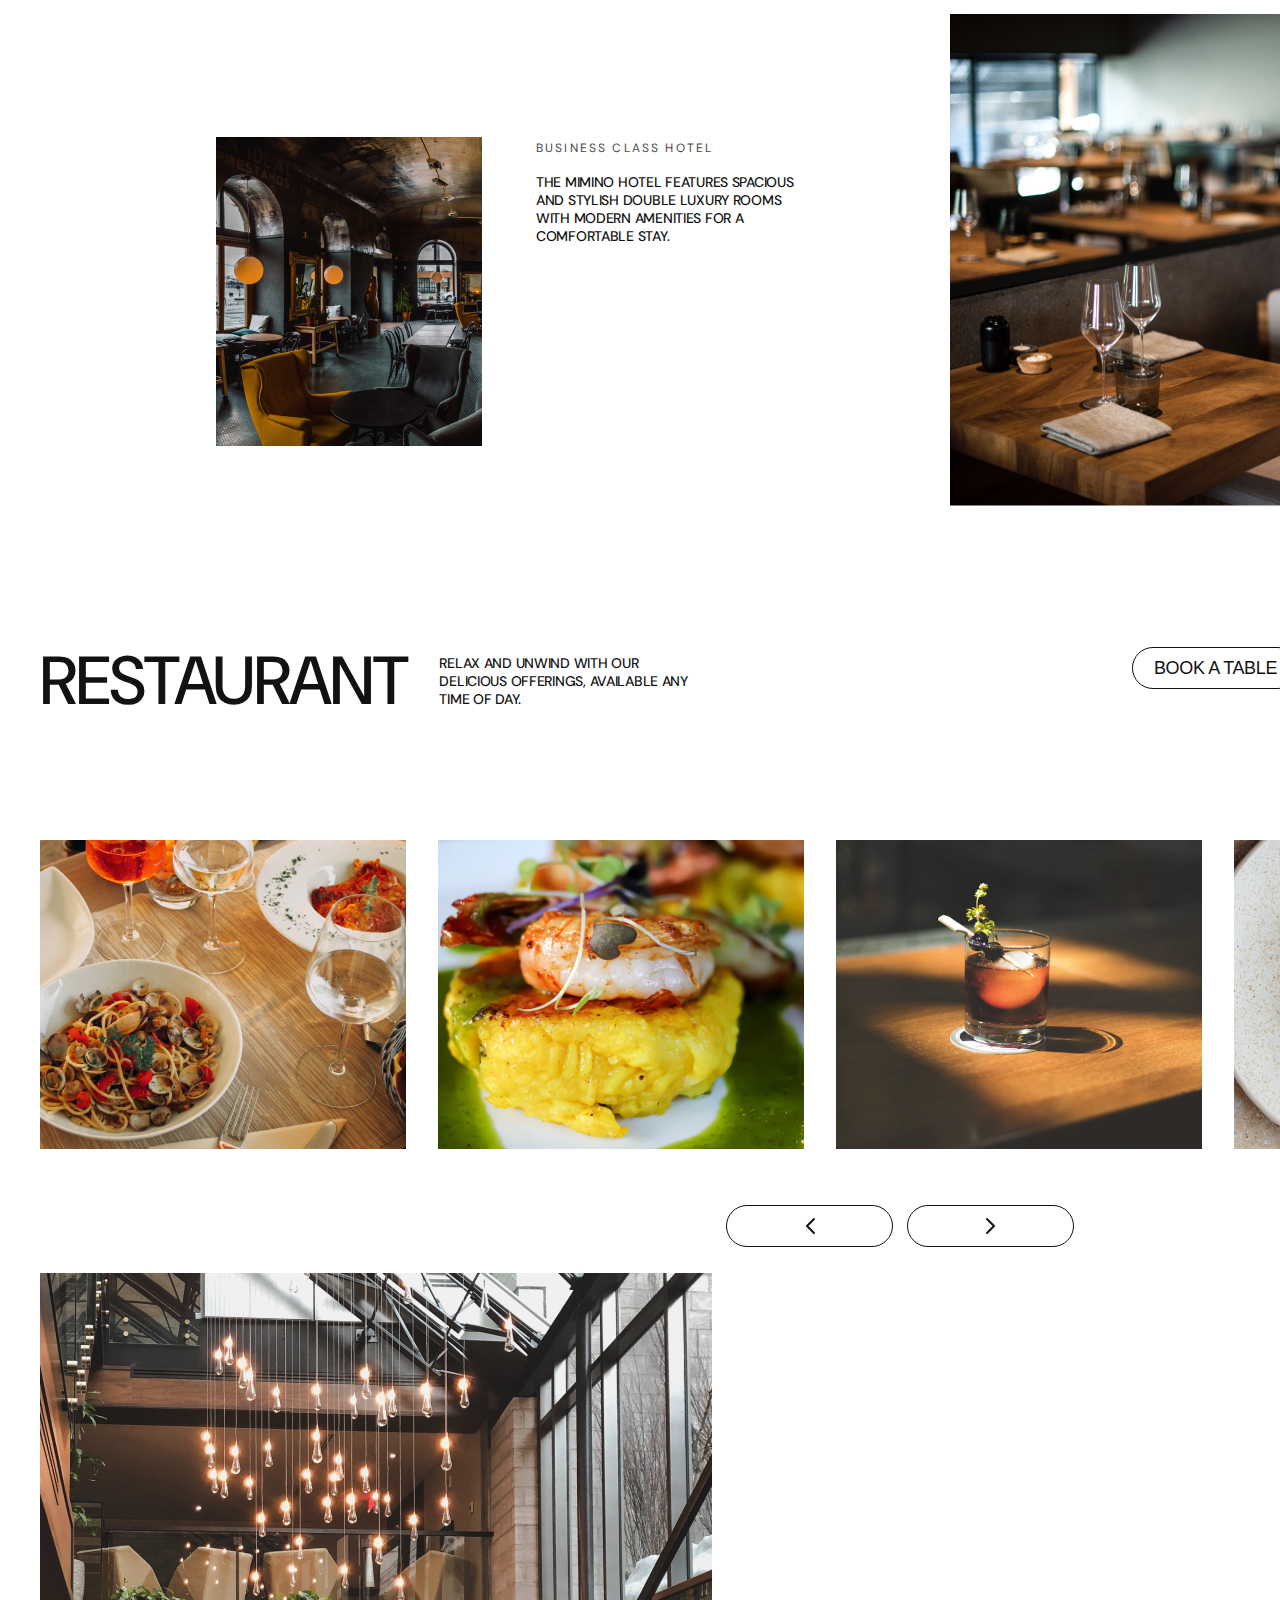
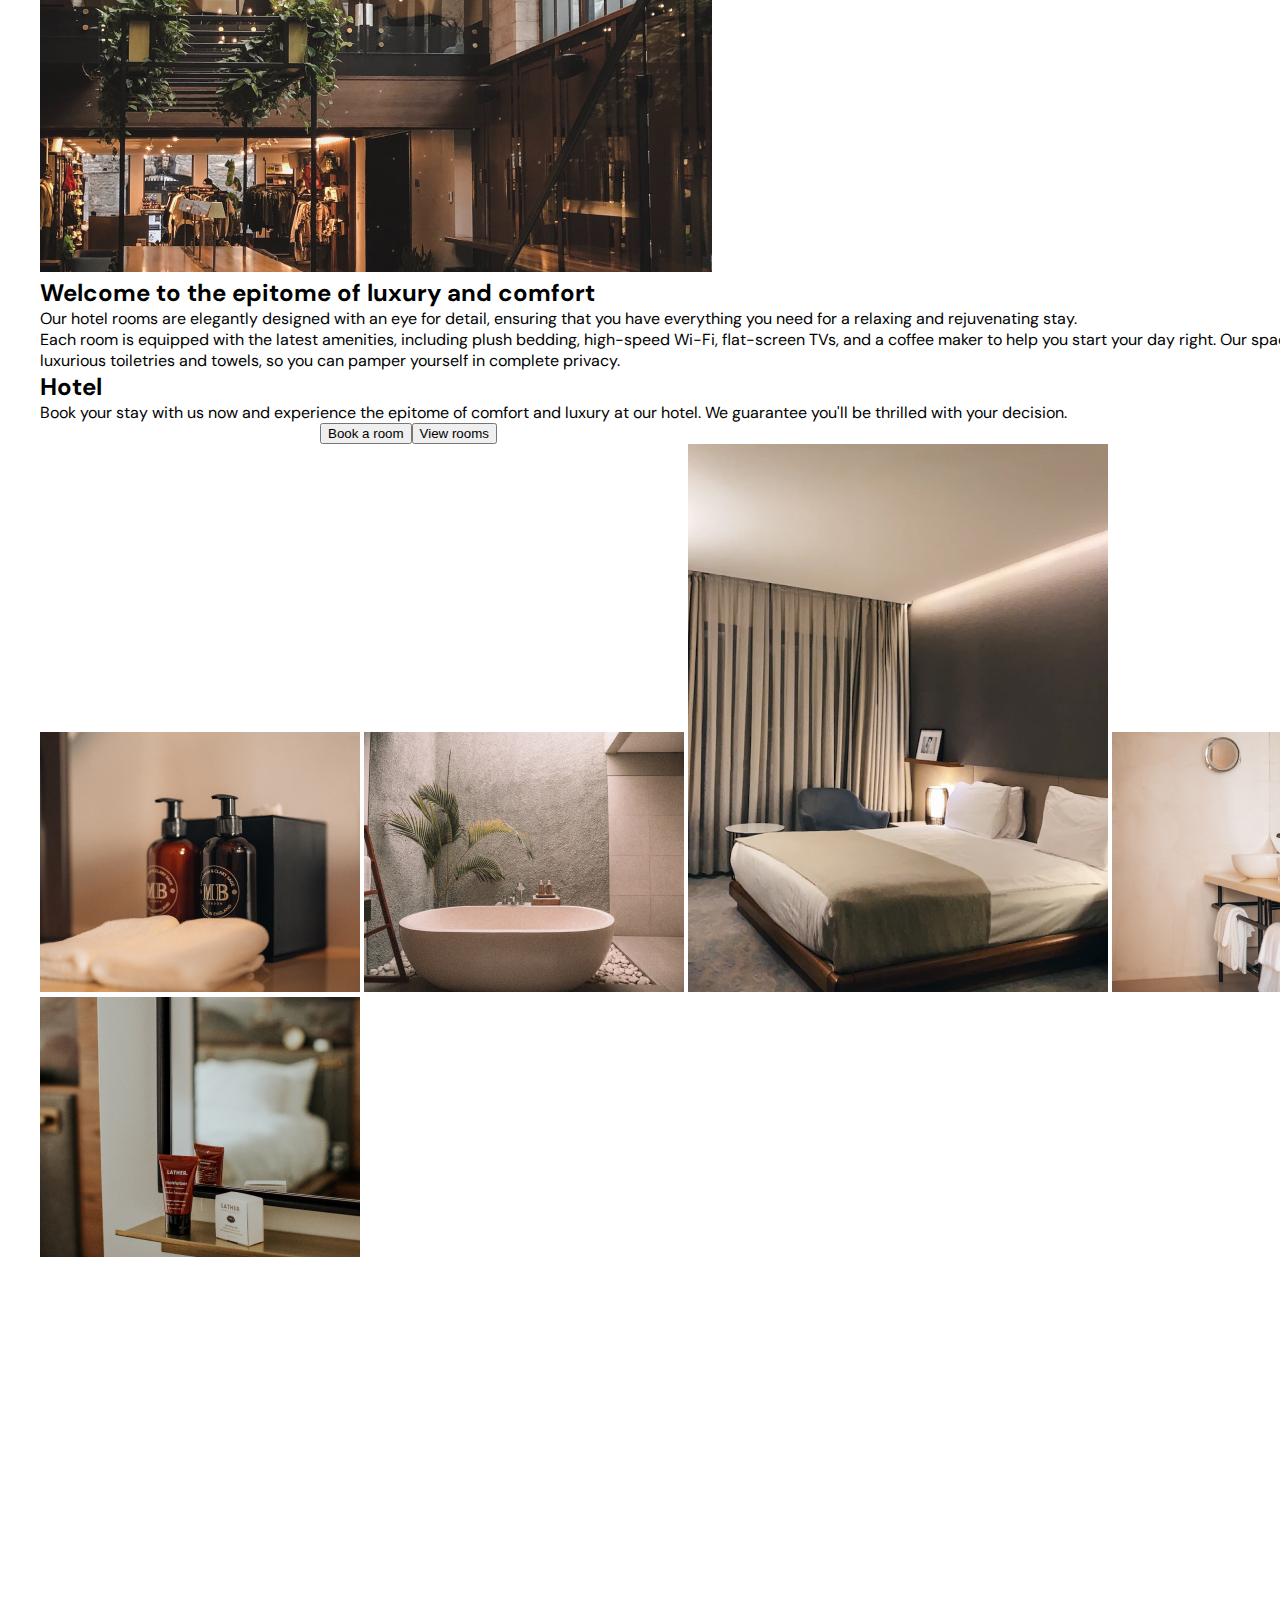
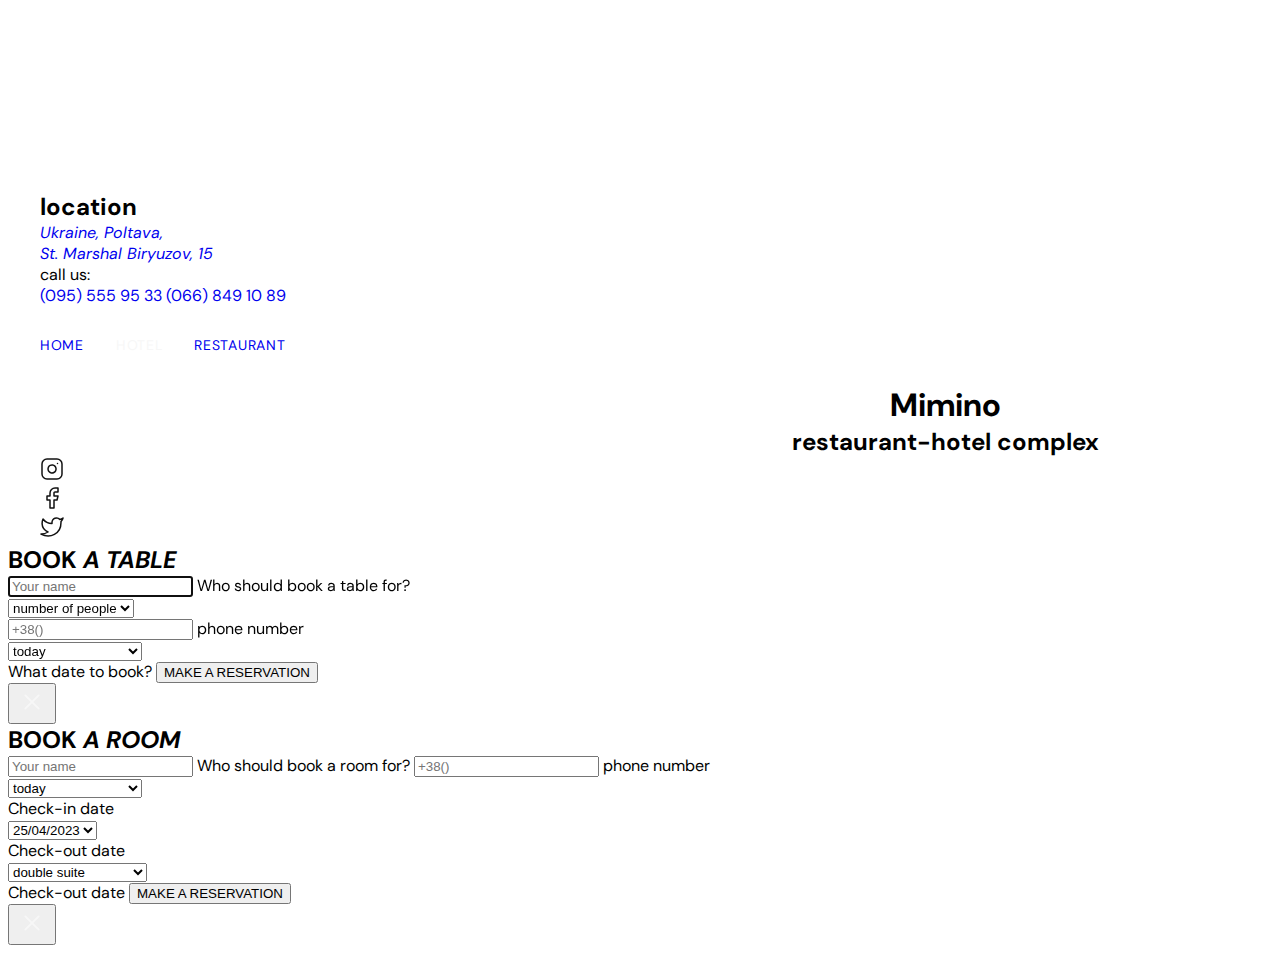
==== commit c319661d: "аыуа" ====
--- a/index.html
+++ b/index.html
@@ -16,9 +16,15 @@
         <div class="container header-container">
             <nav class="navigation">
                 <ul class="navigation-list">
-                    <li class="item">Home</li>
-                    <li class="item">Hotel</li>
-                    <li class="item">Restaurant</li>
+                    <li class="item active">
+                        <a href="./index.html">Home</a>
+                    </li>
+                    <li class="item">
+                        <a href="">Hotel</a>
+                    </li>
+                    <li class="item">
+                        <a href="./restaurant.html">Restaurant</a>
+                    </li>
                 </ul>
             </nav>
                 <div class="logo-wrap">
@@ -26,9 +32,21 @@
                     <h2 class="suptitle">restaurant-hotel complex</h2>
                 </div>
                 <ul class="social-list">
-                    <li class="item">Inst</li>
-                    <li class="item">FB</li>
-                    <li class="item">TWitter</li>
+                    <li class="item">
+                        <a href="">
+                            <img src="./images/Header-social/instagram.svg" alt="">
+                        </a>
+                    </li>
+                    <li class="item">
+                        <a href="">
+                            <img src="./images/Header-social/facebook.svg" alt="">
+                        </a>
+                    </li>
+                    <li class="item">
+                        <a href="">
+                            <img src="./images/Header-social/twitter.svg" alt="">
+                        </a>
+                    </li>
                 </ul>
         </div>
     </header>
@@ -43,13 +61,13 @@
                     </div>
                     <img class="img-hero" src="./images/unsplash_RFDP7_80v5A.jpg" alt="">
                     <div class="button-wrap">
-                        <button type="button">book a room</button>
-                        <button type="button">book  a table</button>
-                    </div>
-                </div>
-            </div>
-        </section>
-        <section class="about">
+                        <button data-modal-br-open type="button">book a room</button>
+                        <button data-modal-bt-open type="button">book  a table</button>
+                    </div>
+                </div>
+            </div>
+        </section>
+        <section class="about" >
             <div class="container">
                 <ul class="about-list">
                     <li class="item">
@@ -79,82 +97,272 @@
                     <h1 class="title">restaurant</h1>
                     <p class="text">Relax and unwind with our delicious offerings, available any time of day.</p>
                     <div class="button-wrap">
-                        <button type="button">book a table</button>
-                        <button type="button">View the menu</button>
-                    </div>
-                </div>
-                <div class="gallery">   
+                        <button type="button" data-modal-bt-open>book a table</button>
+                        <button type="button"> <a href="./restaurant.html#menu">View the menu</a></button>
+                    </div>
+                </div>
+                <div  class="gallery">  
                     <div class="photo-slider">
-                        <img src="./images/restaurant/image11 .jpg" alt="" class="img-slider">
-                        <img src="./images/restaurant/image22.jpg" alt="" class="img-slider">
-                        <img src="./images/restaurant/image-33.jpg" alt="" class="img-slider">
-                        <img src="./images/restaurant/image44.jpg" alt="" class="img-slider">
-                        <img src="/images/restaurant/image55.jpg" alt="" class="img-slider">
-                        <img src="./images/restaurant/image-1.jpg" alt="" class="img-slider">
-                        <img src="./images/restaurant/image-2.jpg" alt="" class="img-slider">
-                        <img src="./images/restaurant/image-3.jpg" alt="" class="img-slider">
-                        <img src="./images/restaurant/image-4.jpg" alt="" class="img-slider">
-                        <img src="./images/restaurant/image.jpg" alt="" class="img-slider">
+                        <picture class="img-js">
+                            <source 
+                            srcset="./images/restaurant/image11.jpg" type="image/jpeg"
+                            media="(min-width:1440px)">
+                            <source 
+                            srcset="./images/restaurant-tablet/image.jpg" type="image/jpeg"
+                            media="(min-width:768px)">
+                            <source 
+                            srcset="./images/restaurant-mobile/image.jpg" type="image/jpeg"
+                            media="(max-width:767px)">
+                            <img src="./images/restaurant/image11.jpg" alt="">
+                        </picture>
+                        <picture>
+                            <source 
+                            srcset="./images/restaurant/image22.jpg" type="image/jpeg"
+                            media="(min-width:1440px)">
+                            <source 
+                            srcset="./images/restaurant-tablet/image-1.jpg" type="image/jpeg"
+                            media="(min-width:768px)">
+                            <source  
+                            srcset="./images/restaurant-mobile/image-1.jpg" type="image/jpeg"
+                            media="(max-width:767px)">
+                            <img src="./images/restaurant/image22.jpg" alt="">
+                        </picture>
+                        <picture>
+                            <source 
+                            srcset="./images/restaurant/image33.jpg" type="image/jpeg"
+                            media="(min-width:1440px)">
+                            <source  
+                            srcset="./images/restaurant-tablet/image-2.jpg" type="image/jpeg" 
+                            media="(min-width:768px)">
+                            <source 
+                            srcset="./images/restaurant-mobile/image-2.jpg" type="image/jpeg"
+                            media="(max-width:767px)">
+                            <img src="./images/restaurant/image33.jpg" alt="">
+                        </picture>
+                        <picture>
+                            <source 
+                            srcset="./images/restaurant/image44.jpg" type="image/jpeg"
+                            media="(min-width:1440px)">
+                            <source 
+                            srcset="./images/restaurant-tablet/image-3.jpg" type="image/jpeg"
+                            media="(min-width:768px)">
+                            <source 
+                            srcset="./images/restaurant-mobile/image-3.jpg" type="image/jpeg"
+                            media="(max-width:767px)">
+                            <img src="./images/restaurant/image44.jpg" alt="">
+                        </picture>
+                        <picture>
+                            <source 
+                            srcset="./images/restaurant/image55.jpg" type="image/jpeg"
+                            media="(min-width:1440px)">
+                            <source 
+                            srcset="./images/restaurant-tablet/image-4.jpg" type="image/jpeg"
+                            media="(min-width:768px)">
+                            <source  
+                            srcset="./images/restaurant-mobile/image-4.jpg" type="image/jpeg"
+                            media="(max-width:767px)">
+                            <img src="./images/restaurant/image55.jpg" alt="">
+                        </picture>
+                        
+                        
                     </div>
                     <div class="button-wrap">
-                        <button class="button-left" type="button">left</button>
+                        <button class="button-left" type="button">
+                            <img  src="/images/button-l.svg" alt="">
+                        </button>
                         <button class="button-right" type="button">
-                            <svg xmlns="http://www.w3.org/2000/svg" width="36" height="36" fill="none">
-                                <path stroke="#121212" stroke-linecap="round" stroke-linejoin="round" stroke-width="2" d="m14 25 7-7-7-7"/>
-                            </svg>
+                            <img  src="/images/button-r.svg" alt="">
                         </button>
                     </div>
                 </div>  
             </div>
         </section>
-        <section class="welcome">
-            <div class="container">
-                <img src="" alt="">
-                <h2>Welcome to the epitome of luxury and comfort</h2>
-                <p>Our hotel rooms are elegantly designed with an eye for detail, ensuring that you have everything you need for a relaxing and rejuvenating stay.</p>
-                <p>Each room is equipped with the latest amenities, including plush bedding, high-speed Wi-Fi, flat-screen TVs, and a coffee maker to help you start your day right. Our spacious bathrooms feature luxurious toiletries and towels, so you can pamper yourself in complete privacy.</p>
+        <section class="welcome" >
+            <div class="container welcome-container">
+                <img src="./images/welcome.jpg" alt="">
+                <div class="text-wrap">
+                    <h2 class="title">Welcome to the epitome of luxury and comfort</h2>
+                    <div>
+                        <p class="text">Our hotel rooms are elegantly designed with an eye for detail, ensuring that you have everything you need for a relaxing and rejuvenating stay.</p>
+                        <p class="text">Each room is equipped with the latest amenities, including plush bedding, high-speed Wi-Fi, flat-screen TVs, and a coffee maker to help you start your day right. Our spacious bathrooms feature luxurious toiletries and towels, so you can pamper yourself in complete privacy.</p>
+                    </div>
+                </div>
             </div>
         </section>
         <section class="hotel">
             <div class="container">
-                <h2></h2>
-                <p></p>
-                <button type="button"></button>
-                <button type="button"></button>
-                <img src="" alt="">
-                <img src="" alt="">
-                <img src="" alt="">
-                <img src="" alt="">
-                <img src="" alt="">
+                <div class="hotel-text-wrap">
+                    <h2 class="title">Hotel</h2>
+                    <p class="text">Book your stay with us now and experience the epitome of comfort and luxury at our hotel. We guarantee you'll be thrilled with your decision.</p>
+                    <div class="button-wrap">
+                        <button data-modal-br-open type="button">Book a room</button>
+                        <button type="button">View rooms</button>
+                    </div>
+                </div>
+                <div class="img-wrap">
+                    <img src="./images/Hotel/bottles.jpg" alt="">
+                    <img src="./images/Hotel/bath.jpg" alt="">
+                    <img src="./images/Hotel/bad.jpg" alt="">
+                    <img src="./images/Hotel/sink.jpg" alt="">
+                    <img src="./images/Hotel/tubs.jpg" alt="">
+                </div>
             </div>
         </section>
         <section class="location">
-            <div class="container">
-                <h2></h2>
-                <iframe src="" frameborder="0"></iframe>
-                <p></p>
-                <p></p>
+            <div class="container location-container">
+                <iframe src="https://www.google.com/maps/embed?pb=!1m18!1m12!1m3!1d2585.9226606192624!2d34.525108634210476!3d49.599207886739215!2m3!1f0!2f0!3f0!3m2!1i1024!2i768!4f13.1!3m3!1m2!1s0x40d82601f3347a5f%3A0x36f3f9aeec44a6a!2z0YPQuy4g0JzQsNGA0YjQsNC70LAg0JHQuNGA0Y7Qt9C-0LLQsCwgMTUsINCf0L7Qu9GC0LDQstCwLCDQn9C-0LvRgtCw0LLRgdC60LDRjyDQvtCx0LvQsNGB0YLRjCwgMzYwMDA!5e0!3m2!1sru!2sua!4v1676822870559!5m2!1sru!2sua" width="640" height="524" style="border:0;" allowfullscreen="" loading="lazy" referrerpolicy="no-referrer-when-downgrade"></iframe>
+                <div class="location-wrap">
+                    <h2 class="title">location</h2>
+                    <div class="address-wrap">
+                        <address class="address">
+                            <a href="https://goo.gl/maps/1MPY6mJMo9btD4Nj8">Ukraine, Poltava, <br>
+                            St. Marshal Biryuzov, 15</a>
+                        </address>
+                        <div class="tel-wrap">
+                            <p class="text">call us:</p>
+                            <div>
+                                <a class="tel" href="tel:095559533">(095) 555 95 33</a>
+                                <a class="tel" href="tel:0668491089">(066) 849 10 89</a>
+                            </div>
+                        </div>
+                    </div>
+                </div>
             </div>
         </section>
     </main>
-    <footer> 
-        <div class="container">
-            <nav>
+    <footer class="footer"> 
+        <div class="container footer-container">
+            <nav class="navigation">
                 <ul class="navigation-list">
-                    <li class="item">Home</li>
+                    <li class="item"><a href="./index.html">Home</a></li>
                     <li class="item">Hotel</li>
-                    <li class="item">Restaurant</li>
+                    <li class="item"><a href="./restaurant.html">Restaurant</a></li>
                 </ul>
             </nav>
-                <h1>Mimino</h1>
-                <h2>restaurant-hotel complex</h2>
+                <div class="logo-wrap">
+                    <h1 class="title">Mimino</h1>
+                    <h2 class="suptitle">restaurant-hotel complex</h2>
+                </div>
                 <ul class="social-list">
-                    <li class="item">Inst</li>
-                    <li class="item">FB</li>
-                    <li class="item">TWitter</li>
+                    <li class="item">
+                        <img src="./images/Social/instagram.svg" alt="">
+                    </li>
+                    <li class="item">
+                        <img src="./images/Social/facebook.svg" alt="">
+                    </li>
+                    <li class="item">
+                        <img src="./images/Social/twitter.svg" alt="">
+                    </li>
                 </ul>
         </div>
     </footer>
-    <script src="./js/gallery.js"></script>
+    <div class="backdrop is-hidden" data-modal-bt>
+        <div class="modal-bt">
+            <h2>BOOK <i>A TABLE</i></h2>
+            <form action="">
+                <label>
+                    <input type="text" placeholder="Your name" title="Only letters required" required autofocus>
+                    Who should book a table for?
+                </label>
+                <label>
+                    <div class="select-wrap">
+                        <select name="people-num" id="" required>
+                            <option value="default">number of people</option>
+                            <option value="1">1</option>
+                            <option value="2">2</option>
+                            <option value="3">3</option>
+                            <option value="4">4</option>
+                            <option value="5">5</option>
+                            <option value="6">6</option>
+                            <option value="7">7</option>
+                            <option value="8">8</option>
+                            <option value="9">9</option>
+                            <option value="9">10</option>
+                            <option value="more">More than 10</option>
+                        </select>
+                    </div >
+                </label>
+                <label>
+                    <input type="tel" placeholder="+38()" pattern="^\(\d{3}\)\d{3}-\d{2}-\d{2}$" title="телефон в формате (ХХХ)XXX-XX-XX" required>
+                    phone number
+                </label>
+                <label>
+                    <div class="select-wrap">
+                        <select name="date" id="" required>
+                            <option value="today">today</option>
+                            <option value="tomorrow">tomorrow</option>
+                            <option value="day-after-tomorrow">day after tomorrow</option>
+                            <option value="this-week">this week</option>
+                            <option value="no-date">Haven`t decide yet</option>
+                        </select>
+                    </div >
+                    What date to book?
+                </label>
+                <button class="reservation-bt" type="submit">MAKE A RESERVATION</button>
+            </form>
+            <button class="modal-close" data-modal-bt-close type="button">
+                <img src="./images/x.svg" alt="">
+            </button>
+        </div>
+    </div>
+
+    <div class="backdrop is-hidden" data-modal-br>
+        <div class="modal-br">
+            <h2>BOOK <i>A ROOM</i></h2>
+            <form action="">
+                <label>
+                    <input type="text" placeholder="Your name" title="Only letters required" required autofocus>
+                    Who should book a room for?
+                </label>
+                <label>
+                    <input type="tel" placeholder="+38()" pattern="^\(\d{3}\)\d{3}-\d{2}-\d{2}$" title="телефон в формате (ХХХ)XXX-XX-XX" required>
+                    phone number
+                </label>
+                <label>
+                    <div class="select-wrap">
+                        <select name="date" id="" required>
+                            <option value="today">today</option>
+                            <option value="tomorrow">tomorrow</option>
+                            <option value="day-after-tomorrow">day after tomorrow</option>
+                            <option value="this-week">this week</option>
+                            <option value="no-date">Haven`t decide yet</option>
+                        </select>
+                    </div >
+                    Check-in date
+                </label>
+                <label>
+                    <div class="select-wrap">
+                        <select name="people-num" id="" required>
+                            <option value="default">25/04/2023</option>
+                            <option value="1">1</option>
+                            
+                        </select>
+                    </div >
+                    Check-out date
+                </label>
+                <label>
+                    <div class="select-wrap">
+                        <select name="people-num" id="" required>
+                            <option value="default">double suite</option>
+                            <option value="1">double suite</option>
+                            <option value="1">single suite</option>
+                            <option value="1">triple suite</option>
+                            <option value="1">quad suite</option>
+                            <option value="1">double-double suite</option>
+                            
+                        </select>
+                    </div >
+                    Check-out date
+                </label>
+                <button class="reservation-bt" type="submit">MAKE A RESERVATION</button>
+            </form>
+            <button class="modal-close" data-modal-br-close type="button">
+                <img src="./images/x.svg" alt="">
+            </button>
+        </div>
+    </div>
+    <script src="./js/adapt-gallery.js"></script>
+    <script src="./js/modal-bt.js"></script>
+    <script src="./js/modal-br.js"></script>
 </body>
 </html>